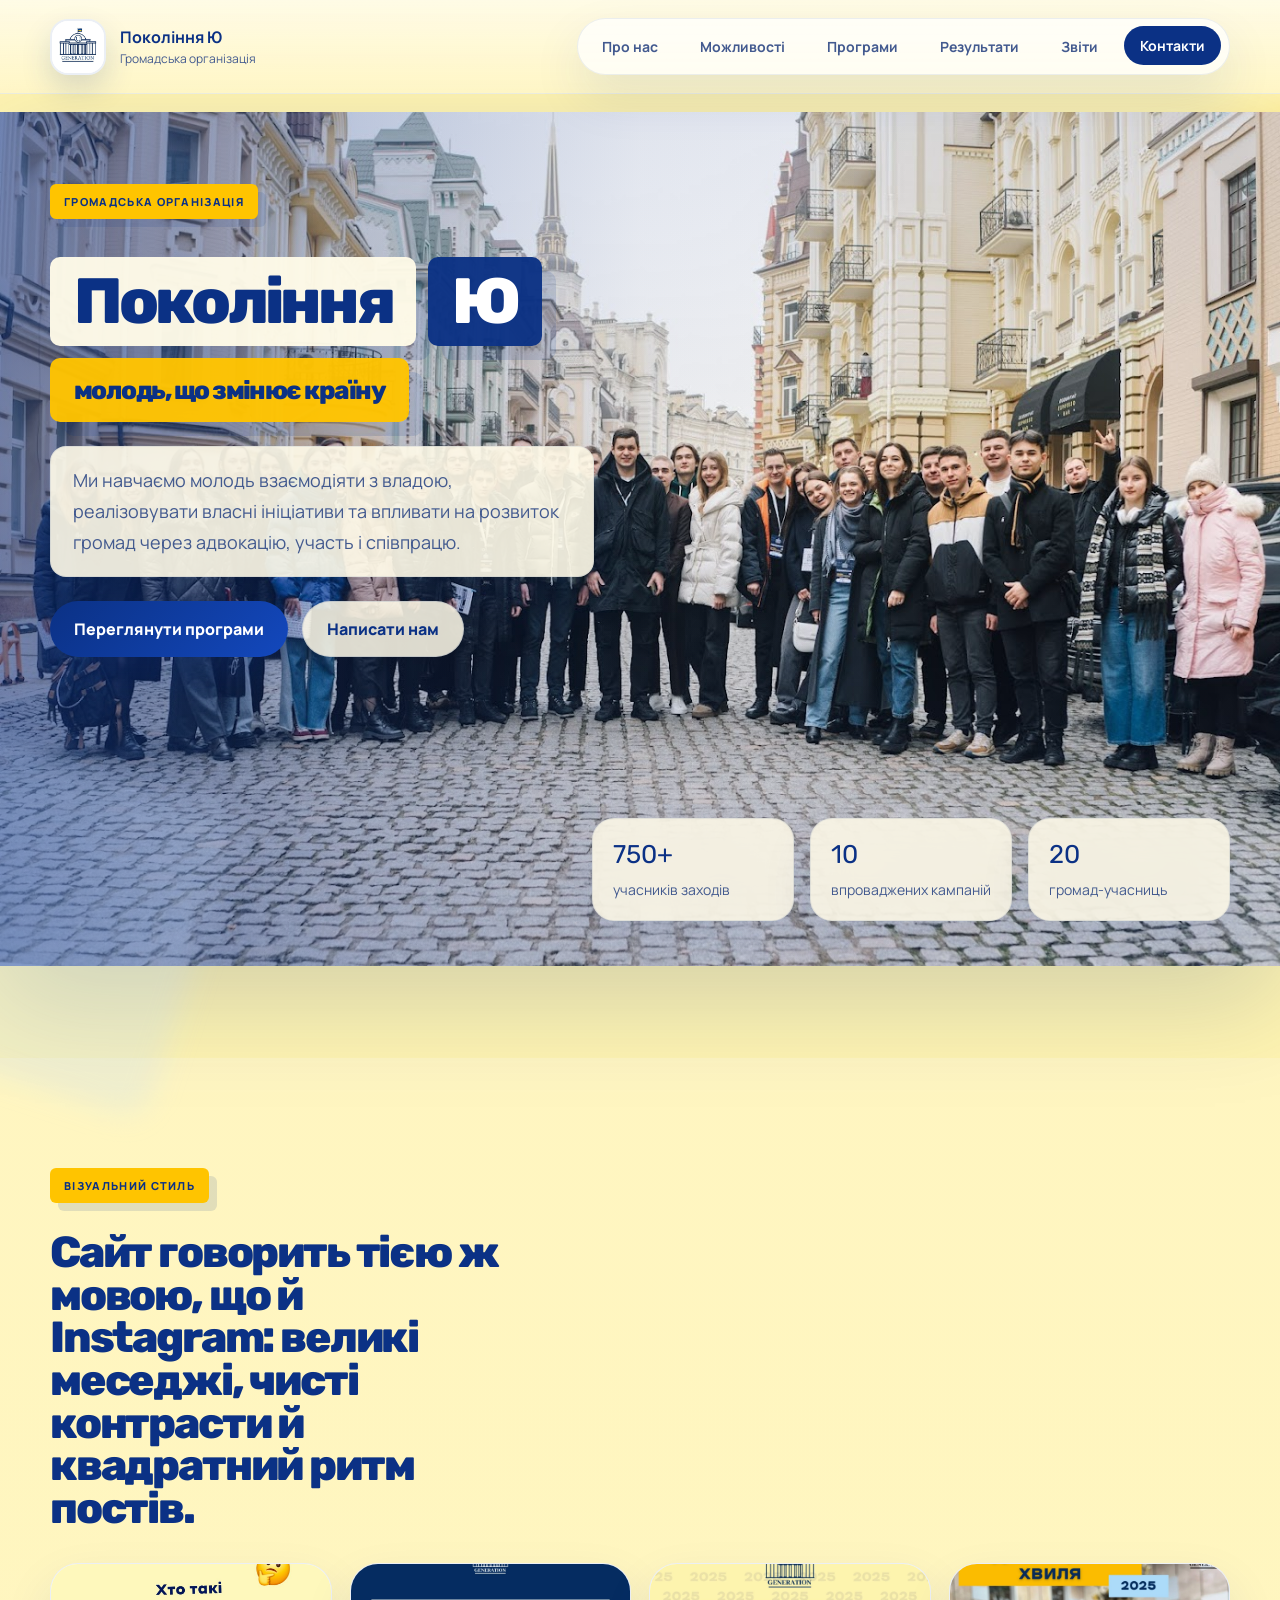
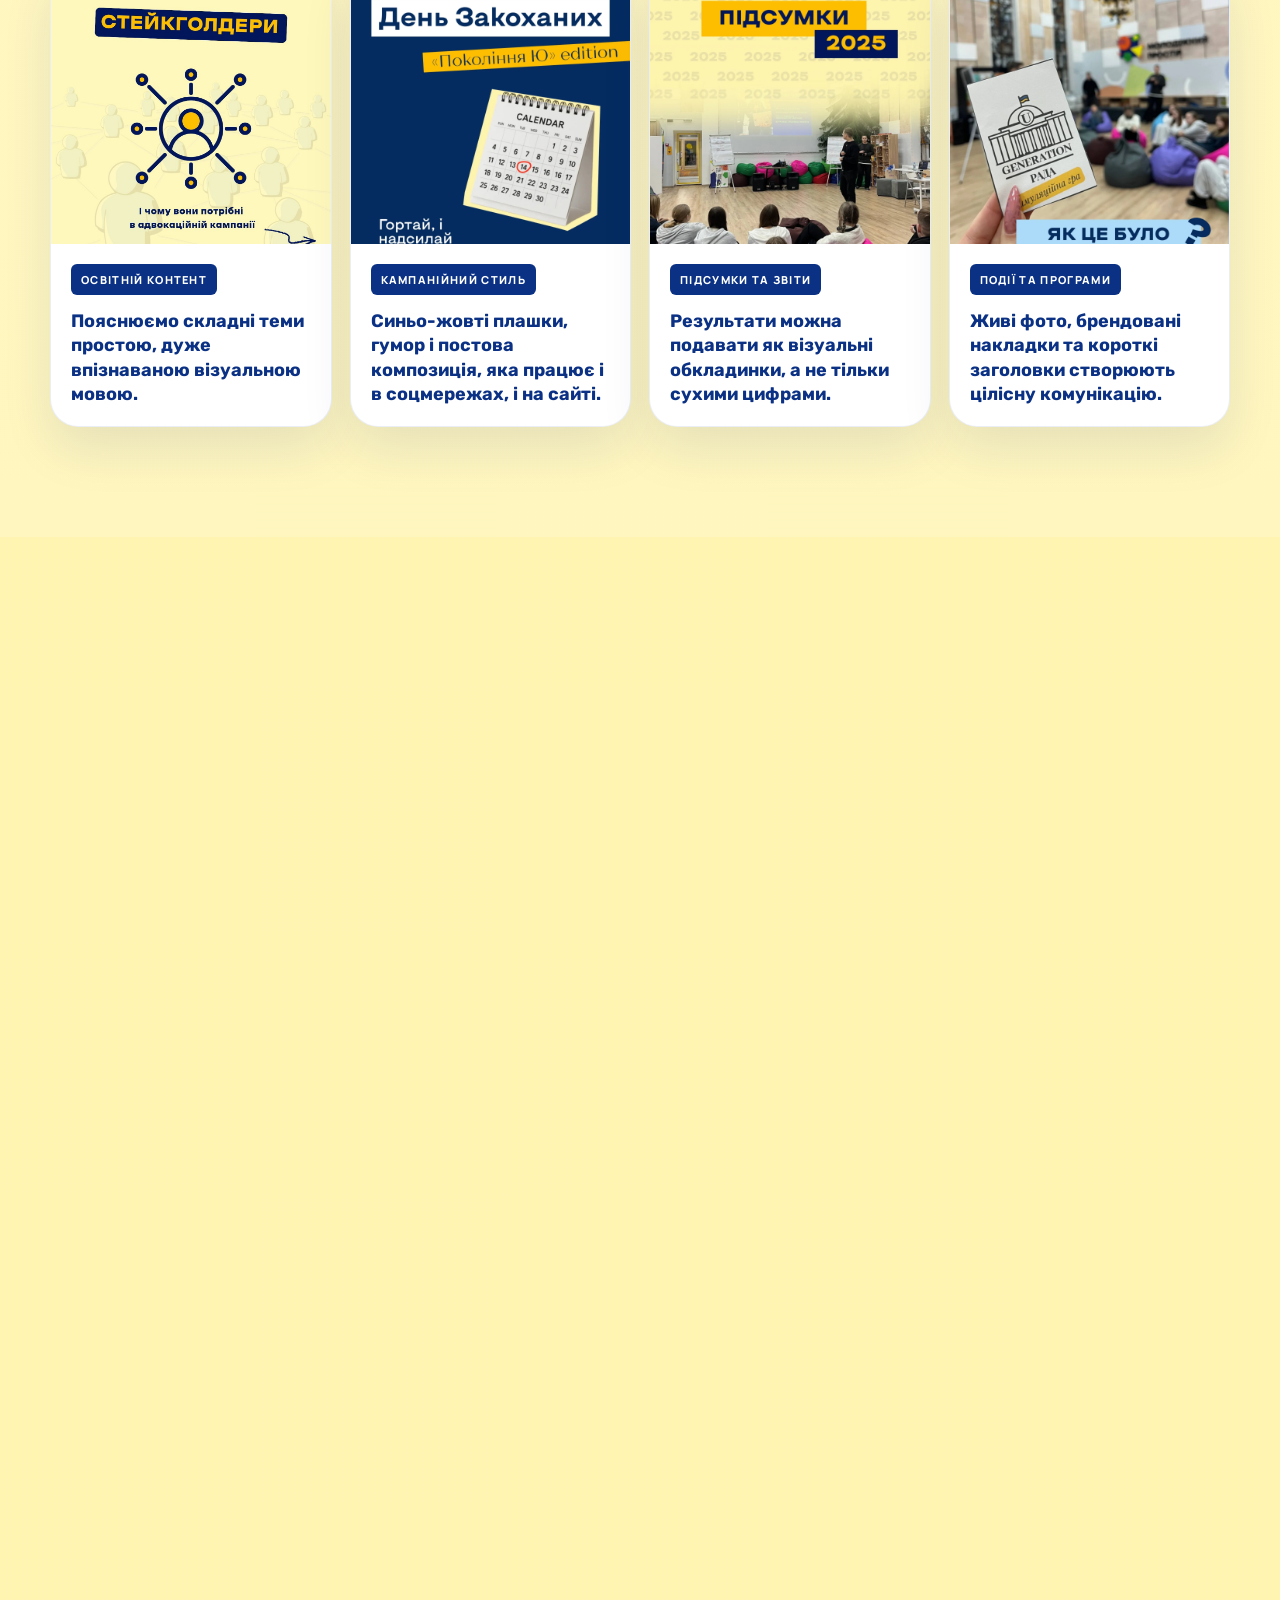
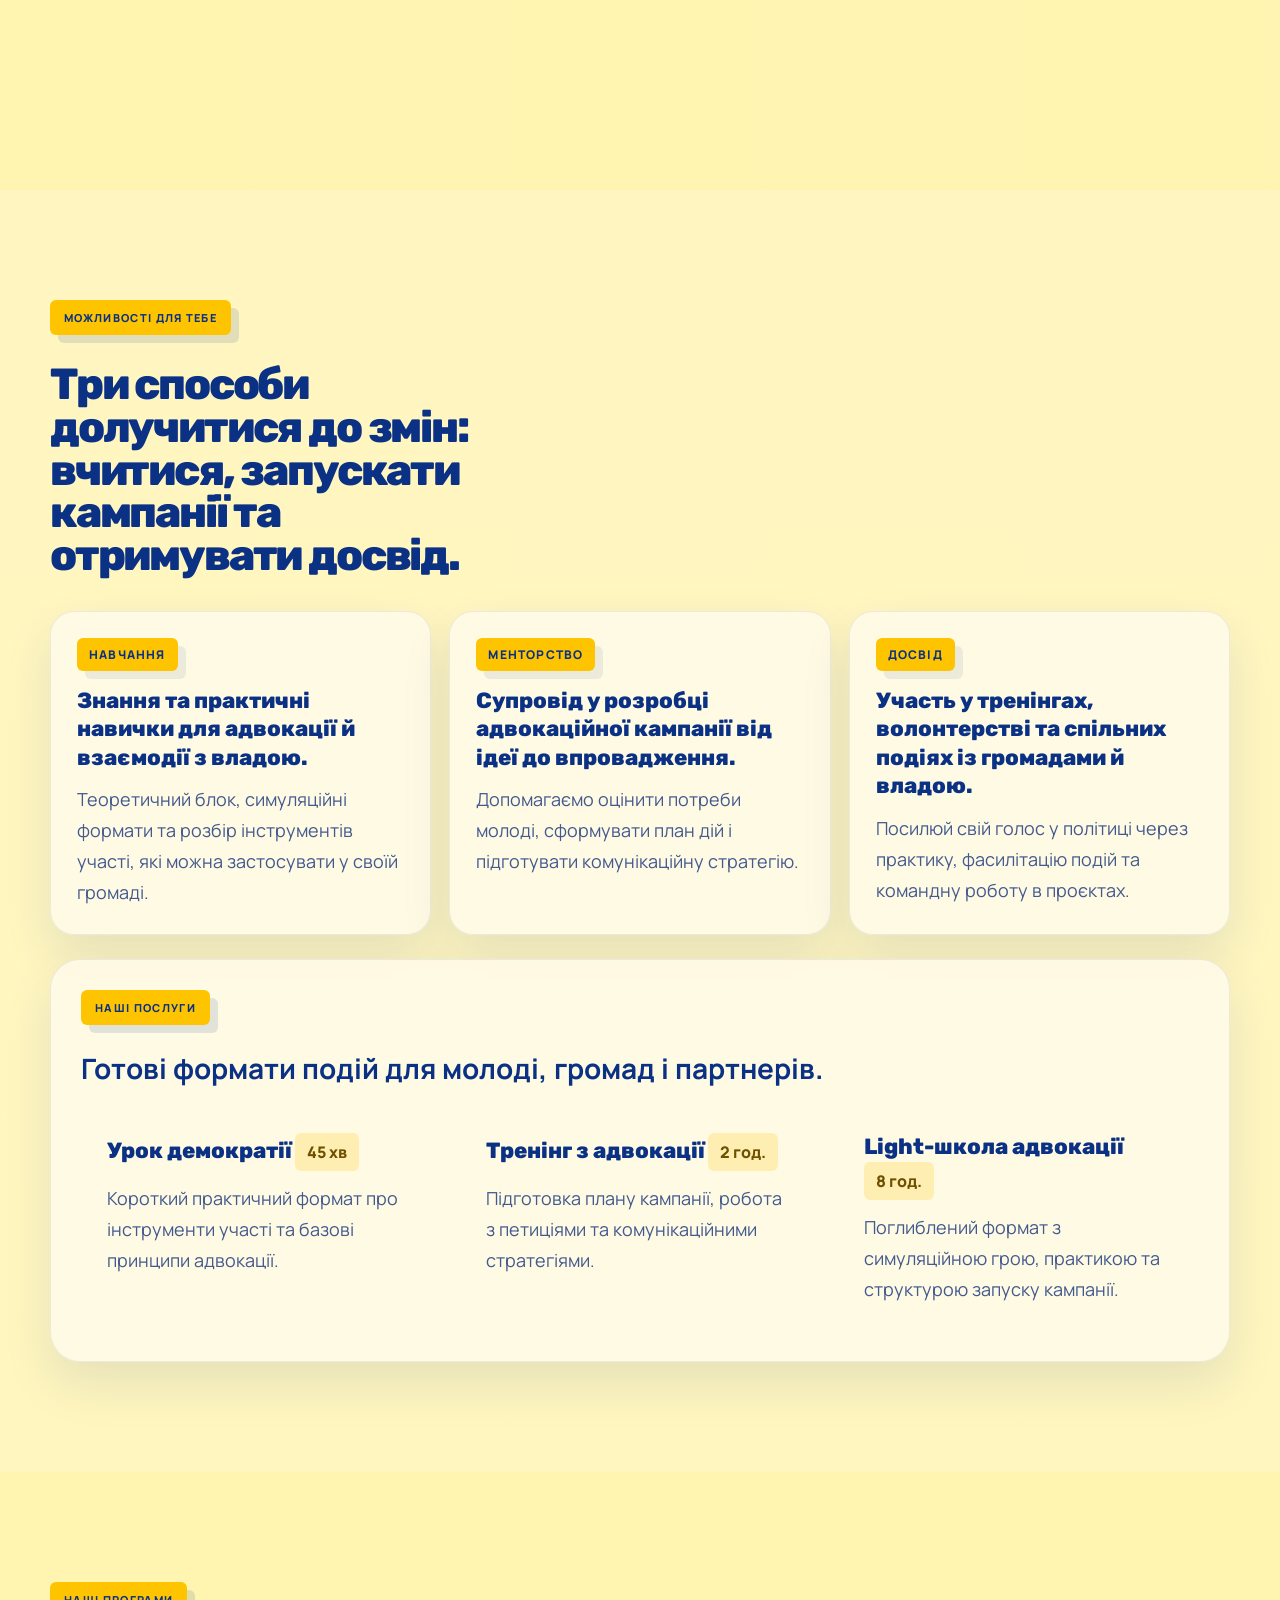
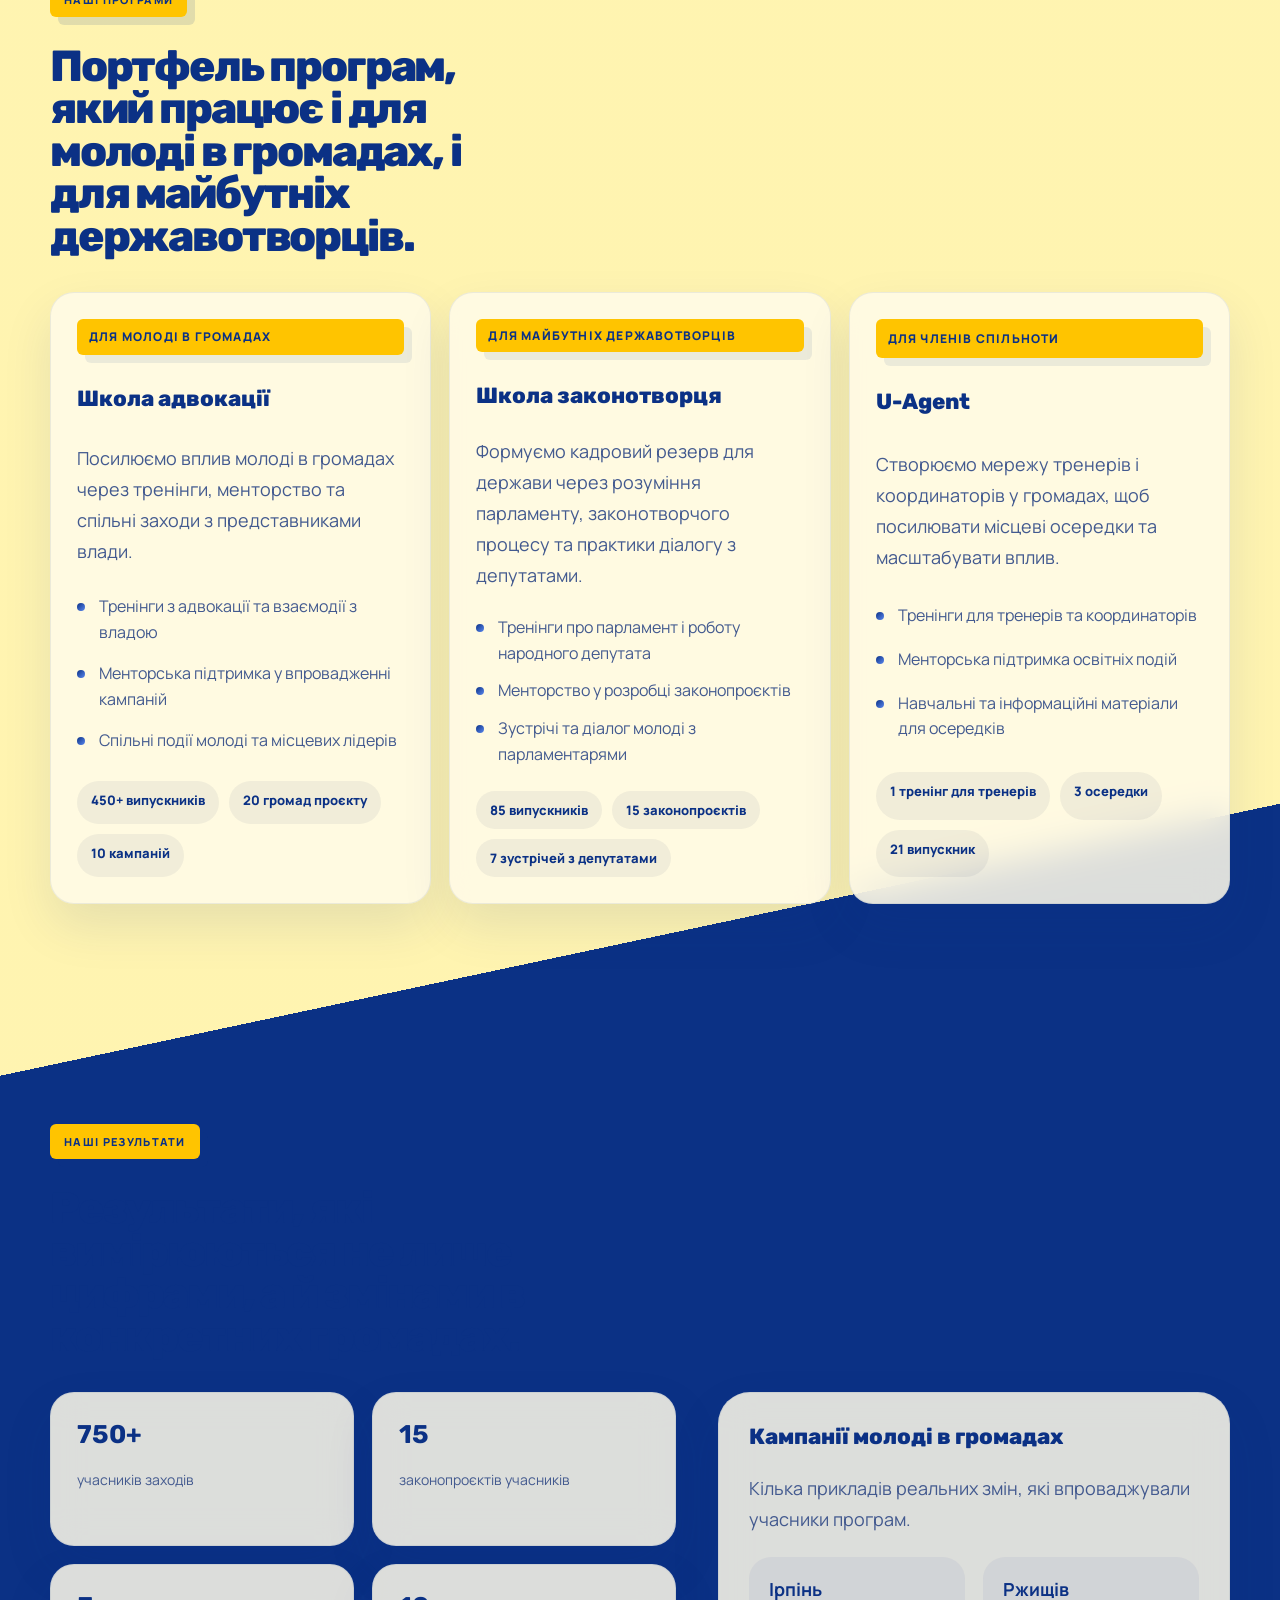
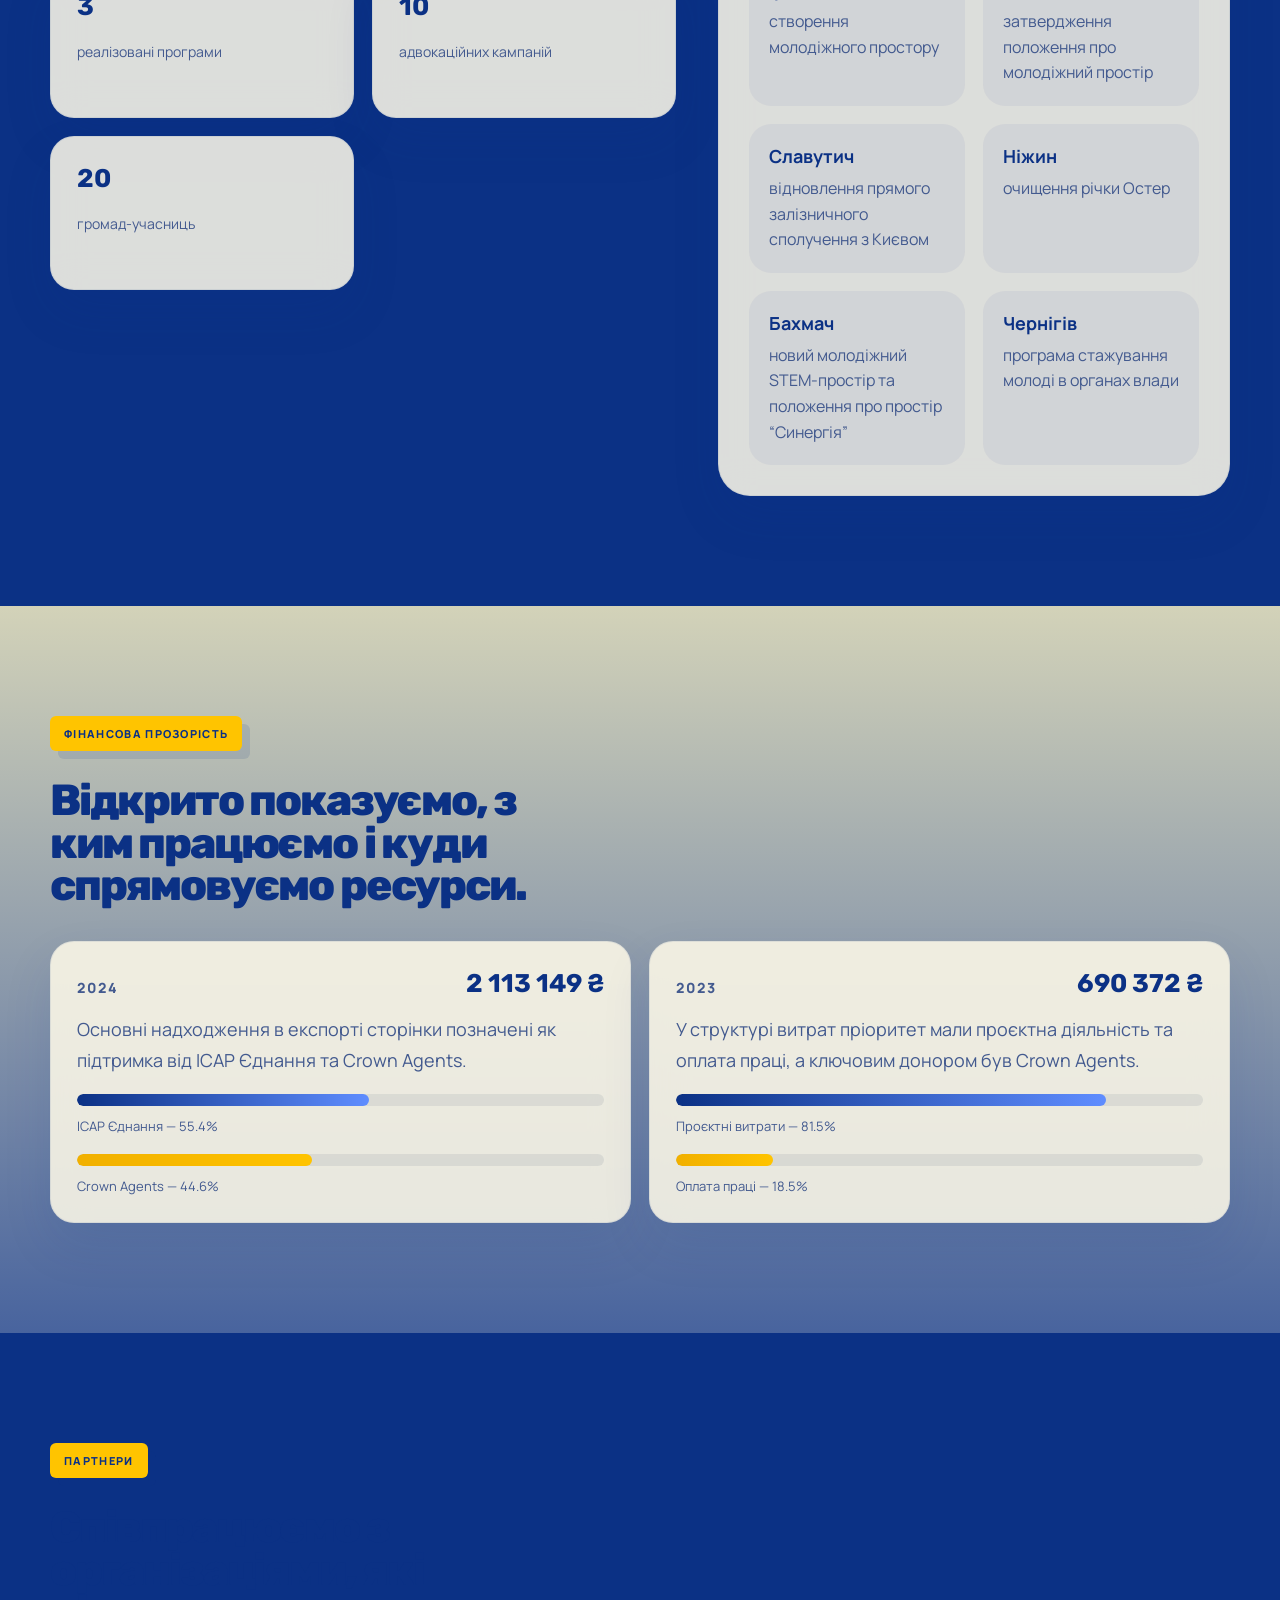
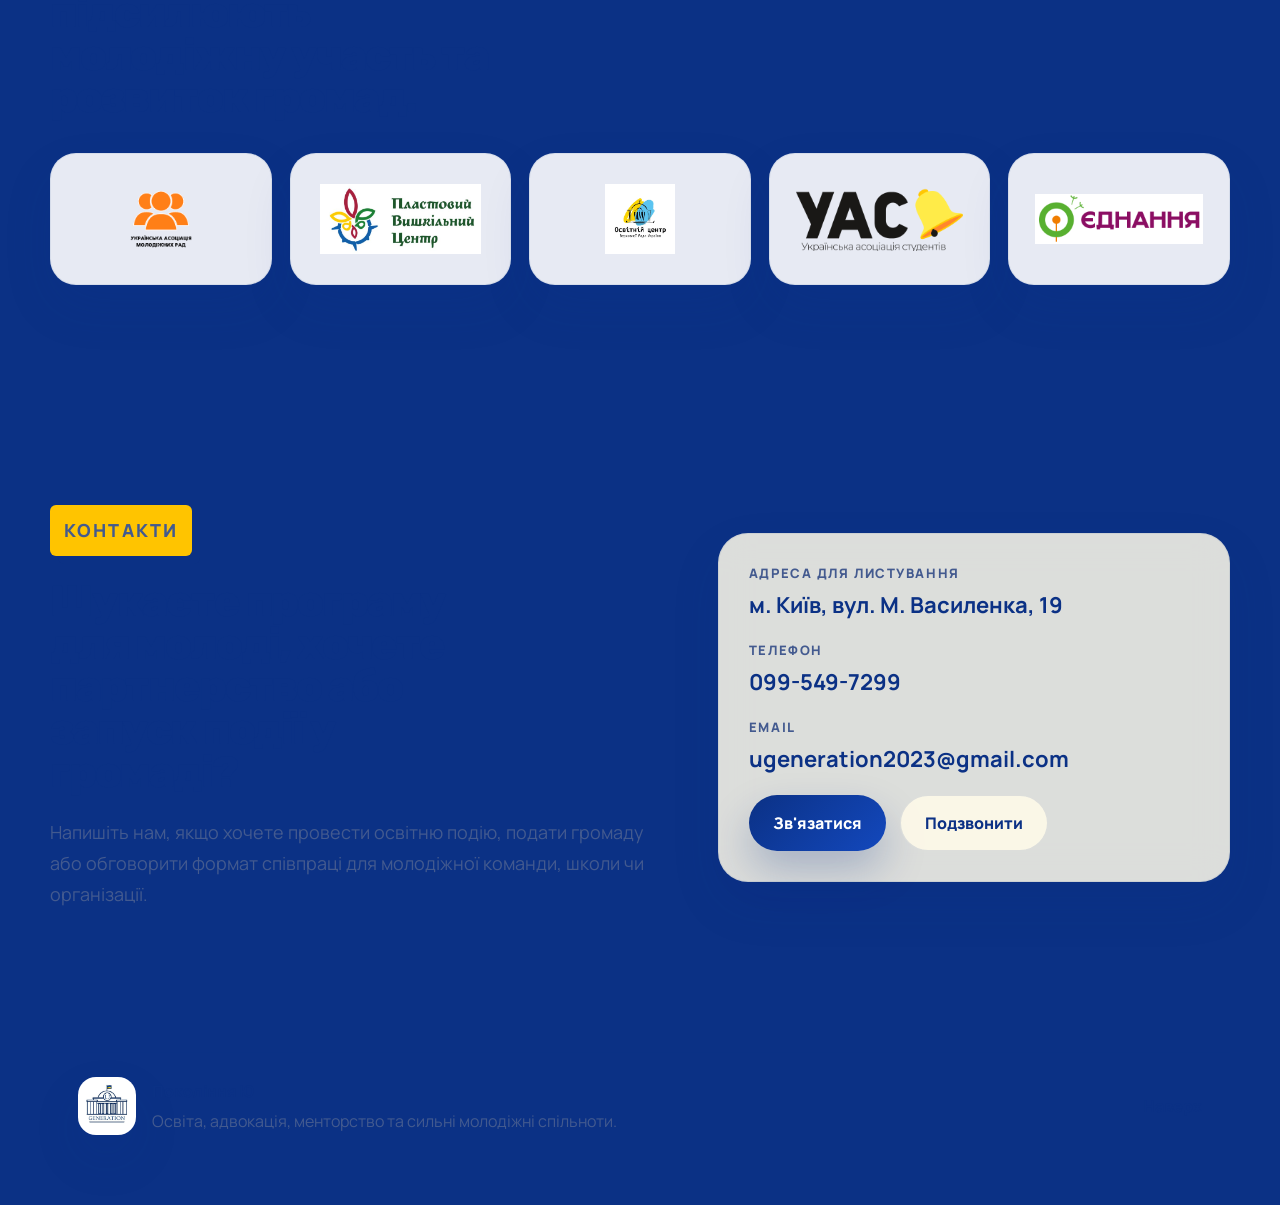
==== index.html @ 8052bc4e "Site" ====
<!DOCTYPE html>
<html lang="uk">
<head>
  <meta charset="UTF-8">
  <meta name="viewport" content="width=device-width, initial-scale=1.0">
  <title>Покоління Ю | Молодь, що змінює країну</title>
  <meta
    name="description"
    content="Покоління Ю — громадська організація, що допомагає молоді впливати на розвиток громад через освіту, адвокацію, менторство та діалог із владою."
  >
  <link rel="preconnect" href="https://fonts.googleapis.com">
  <link rel="preconnect" href="https://fonts.gstatic.com" crossorigin>
  <link
    href="https://fonts.googleapis.com/css2?family=Manrope:wght@400;500;600;700;800&family=Rubik:wght@500;700;800;900&display=swap"
    rel="stylesheet"
  >
  <link rel="stylesheet" href="./styles.css">
</head>
<body>
  <div class="page-shell">
    <header class="site-header" id="top">
      <div class="container nav-wrap">
        <a class="brand" href="#top" aria-label="Покоління Ю">
          <span class="brand-mark">
            <img src="./assets/logo-instagram.jpg" alt="Логотип Покоління Ю">
          </span>
          <span class="brand-text">
            <strong>Покоління Ю</strong>
            <span>Громадська організація</span>
          </span>
        </a>

        <button class="nav-toggle" type="button" aria-expanded="false" aria-controls="site-nav">
          <span></span>
          <span></span>
        </button>

        <nav class="site-nav" id="site-nav" aria-label="Основна навігація">
          <a href="#about">Про нас</a>
          <a href="#opportunities">Можливості</a>
          <a href="#programs">Програми</a>
          <a href="#results">Результати</a>
          <a href="#finance">Звіти</a>
          <a href="#contact">Контакти</a>
        </nav>
      </div>
    </header>

    <main>
      <section class="hero section">
        <div class="hero-stage reveal">
          <img class="hero-background" src="./assets/hero-collage.png" alt="Команда та учасники Покоління Ю">

          <div class="hero-overlay container">
            <div class="hero-copy">
              <p class="eyebrow">Громадська організація</p>
              <div class="hero-title-stack">
                <span class="hero-title-band hero-title-band-light">Покоління</span>
                <span class="hero-title-band hero-title-band-dark">Ю</span>
                <span class="hero-title-band hero-title-band-accent">молодь, що змінює країну</span>
              </div>
              <p class="hero-lead hero-lead-overlay">
                Ми навчаємо молодь взаємодіяти з владою, реалізовувати власні ініціативи та
                впливати на розвиток громад через адвокацію, участь і співпрацю.
              </p>

              <div class="hero-actions">
                <a class="button button-primary" href="#programs">Переглянути програми</a>
                <a class="button button-secondary" href="mailto:ugeneration2023@gmail.com">Написати нам</a>
              </div>
            </div>

            <dl class="hero-stats hero-stats-overlay">
              <div>
                <dt>750+</dt>
                <dd>учасників заходів</dd>
              </div>
              <div>
                <dt>10</dt>
                <dd>впроваджених кампаній</dd>
              </div>
              <div>
                <dt>20</dt>
                <dd>громад-учасниць</dd>
              </div>
            </dl>
          </div>
        </div>
      </section>

      <section class="section brand-feed section-tint" id="visual-style">
        <div class="container">
          <div class="section-heading reveal">
            <p class="eyebrow">Візуальний стиль</p>
            <h2 class="section-title">Сайт говорить тією ж мовою, що й Instagram: великі меседжі, чисті контрасти й квадратний ритм постів.</h2>
          </div>

          <div class="feed-grid">
            <article class="feed-card reveal">
              <div class="feed-media">
                <img src="./assets/post-stakeholders.jpg" alt="Фірмовий інформаційний пост Покоління Ю">
              </div>
              <div class="feed-caption">
                <span class="feed-label">Освітній контент</span>
                <strong>Пояснюємо складні теми простою, дуже впізнаваною візуальною мовою.</strong>
              </div>
            </article>

            <article class="feed-card reveal feed-card-accent">
              <div class="feed-media">
                <img src="./assets/post-valentines.webp" alt="Креативний пост Покоління Ю">
              </div>
              <div class="feed-caption">
                <span class="feed-label">Кампанійний стиль</span>
                <strong>Синьо-жовті плашки, гумор і постова композиція, яка працює і в соцмережах, і на сайті.</strong>
              </div>
            </article>

            <article class="feed-card reveal">
              <div class="feed-media">
                <img src="./assets/post-results-2025.webp" alt="Пост з підсумками року">
              </div>
              <div class="feed-caption">
                <span class="feed-label">Підсумки та звіти</span>
                <strong>Результати можна подавати як візуальні обкладинки, а не тільки сухими цифрами.</strong>
              </div>
            </article>

            <article class="feed-card reveal">
              <div class="feed-media">
                <img src="./assets/post-wave-2025.webp" alt="Пост про адвокаційну хвилю">
              </div>
              <div class="feed-caption">
                <span class="feed-label">Події та програми</span>
                <strong>Живі фото, брендовані накладки та короткі заголовки створюють цілісну комунікацію.</strong>
              </div>
            </article>
          </div>
        </div>
      </section>

      <section class="section" id="about">
        <div class="container split-section">
          <div class="section-copy reveal">
            <p class="eyebrow">Про нас</p>
            <h2 class="section-title">Покоління Ю посилює голос молоді на місцевому та національному рівнях.</h2>
            <p>
              Наша мета — допомогти молодим людям зрозуміти, як працює держава, і дати їм
              інструменти для впливу: від першого тренінгу до власної адвокаційної кампанії.
            </p>
            <p>
              Освітні заходи, менторство та підтримка в реалізації ідей створюють простір, у якому
              молодь не просто вчиться, а отримує досвід реальних змін.
            </p>

            <div class="value-list">
              <article class="mini-card">
                <h3>Демократія</h3>
                <p>Надаємо знання та інструменти, щоб молодь впливала на рішення у своїх громадах.</p>
              </article>
              <article class="mini-card">
                <h3>Професіоналізм</h3>
                <p>Підтримуємо ініціативи консультаціями, юридичною допомогою та експертною співпрацею.</p>
              </article>
              <article class="mini-card">
                <h3>Інновації</h3>
                <p>Використовуємо інтерактивні формати, симуляції та нові підходи до громадянської освіти.</p>
              </article>
              <article class="mini-card">
                <h3>Толерантність</h3>
                <p>Об'єднуємо людей різних поглядів, поважаючи цінності кожного учасника спільноти.</p>
              </article>
            </div>
          </div>

          <div class="stacked-media reveal">
            <div class="photo-frame photo-frame-large">
              <img src="./assets/about-photo.png" alt="Учасники працюють над проєктом">
            </div>
            <div class="stack-row">
              <div class="photo-frame">
                <img src="./assets/community-1.jpg" alt="Учасниця Покоління Ю на практичному занятті">
              </div>
              <div class="photo-frame">
                <img src="./assets/community-2.jpg" alt="Учасниця заходу піднімає руку">
              </div>
            </div>
          </div>
        </div>
      </section>

      <section class="section section-tint" id="opportunities">
        <div class="container">
          <div class="section-heading reveal">
            <p class="eyebrow">Можливості для тебе</p>
            <h2 class="section-title">Три способи долучитися до змін: вчитися, запускати кампанії та отримувати досвід.</h2>
          </div>

          <div class="opportunity-grid">
            <article class="feature-card reveal">
              <span class="card-badge">Навчання</span>
              <h3>Знання та практичні навички для адвокації й взаємодії з владою.</h3>
              <p>Теоретичний блок, симуляційні формати та розбір інструментів участі, які можна застосувати у своїй громаді.</p>
            </article>

            <article class="feature-card reveal">
              <span class="card-badge">Менторство</span>
              <h3>Супровід у розробці адвокаційної кампанії від ідеї до впровадження.</h3>
              <p>Допомагаємо оцінити потреби молоді, сформувати план дій і підготувати комунікаційну стратегію.</p>
            </article>

            <article class="feature-card reveal">
              <span class="card-badge">Досвід</span>
              <h3>Участь у тренінгах, волонтерстві та спільних подіях із громадами й владою.</h3>
              <p>Посилюй свій голос у політиці через практику, фасилітацію подій та командну роботу в проєктах.</p>
            </article>
          </div>

          <div class="service-panel reveal">
            <div class="service-panel-head">
              <p class="eyebrow">Наші послуги</p>
              <h3>Готові формати подій для молоді, громад і партнерів.</h3>
            </div>

            <div class="service-grid">
              <article class="service-card">
                <strong>Урок демократії</strong>
                <span>45 хв</span>
                <p>Короткий практичний формат про інструменти участі та базові принципи адвокації.</p>
              </article>
              <article class="service-card">
                <strong>Тренінг з адвокації</strong>
                <span>2 год.</span>
                <p>Підготовка плану кампанії, робота з петиціями та комунікаційними стратегіями.</p>
              </article>
              <article class="service-card">
                <strong>Light-школа адвокації</strong>
                <span>8 год.</span>
                <p>Поглиблений формат з симуляційною грою, практикою та структурою запуску кампанії.</p>
              </article>
            </div>
          </div>
        </div>
      </section>

      <section class="section" id="programs">
        <div class="container">
          <div class="section-heading reveal">
            <p class="eyebrow">Наші програми</p>
            <h2 class="section-title">Портфель програм, який працює і для молоді в громадах, і для майбутніх державотворців.</h2>
          </div>

          <div class="program-grid">
            <article class="program-card reveal">
              <div class="program-top">
                <span class="card-badge">Для молоді в громадах</span>
                <h3>Школа адвокації</h3>
                <p>Посилюємо вплив молоді в громадах через тренінги, менторство та спільні заходи з представниками влади.</p>
              </div>
              <ul class="program-list">
                <li>Тренінги з адвокації та взаємодії з владою</li>
                <li>Менторська підтримка у впровадженні кампаній</li>
                <li>Спільні події молоді та місцевих лідерів</li>
              </ul>
              <div class="program-meta">
                <span>450+ випускників</span>
                <span>20 громад проєкту</span>
                <span>10 кампаній</span>
              </div>
            </article>

            <article class="program-card reveal">
              <div class="program-top">
                <span class="card-badge">Для майбутніх державотворців</span>
                <h3>Школа законотворця</h3>
                <p>Формуємо кадровий резерв для держави через розуміння парламенту, законотворчого процесу та практики діалогу з депутатами.</p>
              </div>
              <ul class="program-list">
                <li>Тренінги про парламент і роботу народного депутата</li>
                <li>Менторство у розробці законопроєктів</li>
                <li>Зустрічі та діалог молоді з парламентарями</li>
              </ul>
              <div class="program-meta">
                <span>85 випускників</span>
                <span>15 законопроєктів</span>
                <span>7 зустрічей з депутатами</span>
              </div>
            </article>

            <article class="program-card reveal">
              <div class="program-top">
                <span class="card-badge">Для членів спільноти</span>
                <h3>U-Agent</h3>
                <p>Створюємо мережу тренерів і координаторів у громадах, щоб посилювати місцеві осередки та масштабувати вплив.</p>
              </div>
              <ul class="program-list">
                <li>Тренінги для тренерів та координаторів</li>
                <li>Менторська підтримка освітніх подій</li>
                <li>Навчальні та інформаційні матеріали для осередків</li>
              </ul>
              <div class="program-meta">
                <span>1 тренінг для тренерів</span>
                <span>3 осередки</span>
                <span>21 випускник</span>
              </div>
            </article>
          </div>
        </div>
      </section>

      <section class="section results-section" id="results">
        <div class="container">
          <div class="section-heading reveal">
            <p class="eyebrow">Наші результати</p>
            <h2 class="section-title">Результати, які вимірюються не лише цифрами, а й змінами в конкретних громадах.</h2>
          </div>

          <div class="results-layout">
            <div class="stats-grid">
              <article class="stat-card reveal">
                <strong>750+</strong>
                <span>учасників заходів</span>
              </article>
              <article class="stat-card reveal">
                <strong>15</strong>
                <span>законопроєктів учасників</span>
              </article>
              <article class="stat-card reveal">
                <strong>3</strong>
                <span>реалізовані програми</span>
              </article>
              <article class="stat-card reveal">
                <strong>10</strong>
                <span>адвокаційних кампаній</span>
              </article>
              <article class="stat-card reveal">
                <strong>20</strong>
                <span>громад-учасниць</span>
              </article>
            </div>

            <div class="campaigns-card reveal">
              <div class="campaigns-head">
                <h3>Кампанії молоді в громадах</h3>
                <p>Кілька прикладів реальних змін, які впроваджували учасники програм.</p>
              </div>

              <div class="campaign-grid">
                <article><strong>Ірпінь</strong><span>створення молодіжного простору</span></article>
                <article><strong>Ржищів</strong><span>затвердження положення про молодіжний простір</span></article>
                <article><strong>Славутич</strong><span>відновлення прямого залізничного сполучення з Києвом</span></article>
                <article><strong>Ніжин</strong><span>очищення річки Остер</span></article>
                <article><strong>Бахмач</strong><span>новий молодіжний STEM-простір та положення про простір “Синергія”</span></article>
                <article><strong>Чернігів</strong><span>програма стажування молоді в органах влади</span></article>
              </div>
            </div>
          </div>
        </div>
      </section>

      <section class="section section-tint" id="finance">
        <div class="container">
          <div class="section-heading reveal">
            <p class="eyebrow">Фінансова прозорість</p>
            <h2 class="section-title">Відкрито показуємо, з ким працюємо і куди спрямовуємо ресурси.</h2>
          </div>

          <div class="finance-grid">
            <article class="finance-card reveal">
              <div class="finance-head">
                <span class="finance-year">2024</span>
                <strong>2 113 149 ₴</strong>
              </div>
              <p>Основні надходження в експорті сторінки позначені як підтримка від ІСАР Єднання та Crown Agents.</p>
              <div class="meter">
                <span style="width: 55.4%"></span>
              </div>
              <small>ІСАР Єднання — 55.4%</small>
              <div class="meter meter-secondary">
                <span style="width: 44.6%"></span>
              </div>
              <small>Crown Agents — 44.6%</small>
            </article>

            <article class="finance-card reveal">
              <div class="finance-head">
                <span class="finance-year">2023</span>
                <strong>690 372 ₴</strong>
              </div>
              <p>У структурі витрат пріоритет мали проєктна діяльність та оплата праці, а ключовим донором був Crown Agents.</p>
              <div class="meter">
                <span style="width: 81.5%"></span>
              </div>
              <small>Проєктні витрати — 81.5%</small>
              <div class="meter meter-secondary">
                <span style="width: 18.5%"></span>
              </div>
              <small>Оплата праці — 18.5%</small>
            </article>
          </div>
        </div>
      </section>

      <section class="section" id="partners">
        <div class="container">
          <div class="section-heading reveal">
            <p class="eyebrow">Партнери</p>
            <h2 class="section-title">Співпрацюємо з організаціями, які підсилюють молодіжну участь та розвиток громад.</h2>
          </div>

          <div class="partners-grid reveal">
            <div class="partner-logo"><img src="./assets/logo-partner-1.png" alt="Логотип партнера"></div>
            <div class="partner-logo"><img src="./assets/logo-partner-2.png" alt="Логотип партнера"></div>
            <div class="partner-logo"><img src="./assets/logo-partner-3.png" alt="Логотип партнера"></div>
            <div class="partner-logo"><img src="./assets/logo-partner-4.png" alt="Логотип партнера"></div>
            <div class="partner-logo"><img src="./assets/logo-partner-5.png" alt="Логотип партнера"></div>
          </div>
        </div>
      </section>

      <section class="section contact-section" id="contact">
        <div class="container contact-grid">
          <div class="contact-copy reveal">
            <p class="eyebrow">Контакти</p>
            <h2 class="section-title">Шукаєте програму для молоді, хочете партнерство або запуск події у громаді?</h2>
            <p>
              Напишіть нам, якщо хочете провести освітню подію, подати громаду або обговорити
              формат співпраці для молодіжної команди, школи чи організації.
            </p>
          </div>

          <div class="contact-card reveal">
            <div class="contact-item">
              <span>Адреса для листування</span>
              <strong>м. Київ, вул. М. Василенка, 19</strong>
            </div>
            <div class="contact-item">
              <span>Телефон</span>
              <a href="tel:+380995497299">099-549-7299</a>
            </div>
            <div class="contact-item">
              <span>Email</span>
              <a href="mailto:ugeneration2023@gmail.com">ugeneration2023@gmail.com</a>
            </div>
            <div class="contact-actions">
              <a class="button button-primary" href="mailto:ugeneration2023@gmail.com">Зв'язатися</a>
              <a class="button button-secondary" href="tel:+380995497299">Подзвонити</a>
            </div>
          </div>
        </div>
      </section>
    </main>

    <footer class="site-footer">
      <div class="container footer-wrap">
        <div class="footer-brand">
          <img src="./assets/logo-instagram.jpg" alt="Логотип Покоління Ю">
          <div>
          <strong>Покоління Ю</strong>
          <p>Освіта, адвокація, менторство та сильні молодіжні спільноти.</p>
          </div>
        </div>
        <a href="#top" class="footer-link">Наверх</a>
      </div>
    </footer>
  </div>

  <script src="./script.js"></script>
</body>
</html>
---- styles.css ----
:root {
  --bg: #fff8c4;
  --bg-strong: #fff2a9;
  --surface: rgba(255, 251, 233, 0.86);
  --surface-strong: #ffffff;
  --line: rgba(11, 49, 133, 0.14);
  --line-strong: rgba(11, 49, 133, 0.26);
  --ink: #0b3185;
  --muted: #435a8f;
  --brand: #0b3185;
  --brand-strong: #08286d;
  --accent: #ffc400;
  --accent-deep: #f1b000;
  --accent-soft: #bddcff;
  --success: #2d8c79;
  --shadow-soft: 0 22px 50px rgba(11, 49, 133, 0.1);
  --shadow-bold: 0 36px 100px rgba(11, 49, 133, 0.18);
  --radius-xl: 34px;
  --radius-lg: 24px;
  --radius-md: 18px;
  --container: min(1180px, calc(100vw - 40px));
}

*,
*::before,
*::after {
  box-sizing: border-box;
}

html {
  scroll-behavior: smooth;
}

body {
  margin: 0;
  font-family: "Manrope", sans-serif;
  background:
    linear-gradient(168deg, rgba(255, 244, 176, 0.98) 0 62%, rgba(11, 49, 133, 1) 62% 100%),
    linear-gradient(180deg, #fff9d7 0%, #fff4b5 100%);
  color: var(--ink);
}

img {
  display: block;
  max-width: 100%;
}

a {
  color: inherit;
  text-decoration: none;
}

button {
  font: inherit;
}

.page-shell {
  position: relative;
  overflow: clip;
}

.page-shell::before,
.page-shell::after {
  content: "";
  position: absolute;
  inset: auto;
  z-index: 0;
  pointer-events: none;
  filter: blur(14px);
}

.page-shell::before {
  top: 120px;
  right: -180px;
  width: 420px;
  height: 420px;
  border-radius: 38px;
  background: rgba(255, 196, 0, 0.18);
  transform: rotate(-12deg);
}

.page-shell::after {
  top: 760px;
  left: -120px;
  width: 320px;
  height: 320px;
  border-radius: 28px;
  background: rgba(189, 220, 255, 0.22);
  transform: rotate(18deg);
}

.container {
  width: var(--container);
  margin: 0 auto;
  position: relative;
  z-index: 1;
}

.section {
  padding: 110px 0;
}

.section-tint {
  background: linear-gradient(180deg, rgba(255, 246, 196, 0.82), rgba(255, 251, 233, 0.25));
}

.eyebrow {
  display: inline-flex;
  width: fit-content;
  margin: 0 0 14px;
  padding: 10px 14px;
  background: var(--accent);
  color: var(--brand);
  text-transform: uppercase;
  letter-spacing: 0.12em;
  font-size: 11px;
  font-weight: 900;
  border-radius: 6px;
  box-shadow: 8px 8px 0 rgba(11, 49, 133, 0.12);
}

.section-title,
.hero h1 {
  margin: 0;
  font-family: "Rubik", sans-serif;
  font-weight: 800;
  letter-spacing: -0.05em;
  line-height: 0.98;
}

.hero h1 {
  font-size: clamp(42px, 5vw, 74px);
  max-width: 12ch;
}

.section-title {
  font-size: clamp(30px, 3.4vw, 52px);
  max-width: 14ch;
}

.site-header {
  position: sticky;
  top: 0;
  z-index: 30;
  padding: 18px 0;
  backdrop-filter: blur(18px);
  background: linear-gradient(180deg, rgba(255, 251, 233, 0.94), rgba(255, 247, 204, 0.78));
  border-bottom: 1px solid rgba(11, 49, 133, 0.08);
}

.nav-wrap {
  display: flex;
  align-items: center;
  justify-content: space-between;
  gap: 24px;
}

.brand {
  display: inline-flex;
  align-items: center;
  gap: 14px;
}

.brand-mark {
  width: 56px;
  height: 56px;
  display: grid;
  place-items: center;
  overflow: hidden;
  border-radius: 18px;
  background: white;
  border: 2px solid rgba(11, 49, 133, 0.08);
  box-shadow: 0 14px 30px rgba(11, 49, 133, 0.16);
}

.brand-mark img {
  width: 100%;
  height: 100%;
  object-fit: cover;
}

.brand-text {
  display: grid;
  gap: 2px;
}

.brand-text strong {
  font-size: 16px;
}

.brand-text span {
  color: var(--muted);
  font-size: 12px;
}

.site-nav {
  display: flex;
  align-items: center;
  gap: 10px;
  padding: 8px;
  border: 1px solid rgba(11, 49, 133, 0.08);
  background: rgba(255, 255, 255, 0.75);
  border-radius: 999px;
  box-shadow: var(--shadow-soft);
}

.site-nav a {
  padding: 10px 16px;
  border-radius: 999px;
  color: var(--muted);
  font-size: 14px;
  font-weight: 700;
  transition: background-color 0.24s ease, color 0.24s ease, transform 0.24s ease;
}

.site-nav a:hover,
.site-nav a.is-active {
  background: var(--brand);
  color: white;
  transform: translateY(-1px);
}

.nav-toggle {
  display: none;
  width: 48px;
  height: 48px;
  border: 0;
  border-radius: 14px;
  background: rgba(255, 255, 255, 0.86);
  box-shadow: var(--shadow-soft);
}

.nav-toggle span {
  display: block;
  width: 22px;
  height: 2px;
  margin: 5px auto;
  background: var(--brand);
  border-radius: 999px;
}

.hero {
  padding: 18px 0 92px;
}

.split-section,
.contact-grid,
.results-layout {
  display: grid;
  grid-template-columns: 1.1fr 0.9fr;
  gap: 42px;
  align-items: center;
}

.hero-copy,
.section-copy,
.contact-copy {
  display: grid;
  gap: 24px;
}

.hero-lead,
.section-copy p,
.contact-copy p,
.campaigns-head p,
.finance-card p,
.program-top p,
.feature-card p,
.service-card p {
  margin: 0;
  color: var(--muted);
  font-size: 18px;
  line-height: 1.72;
}

.hero-actions,
.contact-actions {
  display: flex;
  flex-wrap: wrap;
  gap: 14px;
}

.button {
  display: inline-flex;
  align-items: center;
  justify-content: center;
  min-height: 56px;
  padding: 0 24px;
  border-radius: 999px;
  font-weight: 800;
  transition: transform 0.24s ease, box-shadow 0.24s ease, background-color 0.24s ease;
}

.button:hover {
  transform: translateY(-2px);
}

.button-primary {
  color: white;
  background: linear-gradient(135deg, var(--brand) 0%, #1348bd 100%);
  box-shadow: 0 20px 40px rgba(11, 49, 133, 0.25);
}

.button-secondary {
  background: rgba(255, 251, 233, 0.86);
  border: 1px solid rgba(11, 49, 133, 0.12);
  color: var(--ink);
}

.hero-stats {
  display: grid;
  grid-template-columns: repeat(3, minmax(0, 1fr));
  gap: 16px;
  margin: 10px 0 0;
}

.hero-stats div,
.stat-card,
.feature-card,
.service-panel,
.program-card,
.campaigns-card,
.finance-card,
.contact-card,
.mini-card {
  background: var(--surface);
  border: 1px solid rgba(11, 49, 133, 0.08);
  box-shadow: var(--shadow-soft);
  backdrop-filter: blur(18px);
}

.hero-stats div {
  padding: 20px;
  border-radius: 22px;
}

.hero-stats dt,
.stat-card strong,
.finance-head strong {
  display: block;
  font-family: "Rubik", sans-serif;
  font-size: clamp(24px, 2vw, 34px);
}

.hero-stats dd,
.stat-card span,
.finance-year {
  margin: 10px 0 0;
  color: var(--muted);
  font-size: 14px;
  line-height: 1.5;
}

.hero-stage {
  position: relative;
  min-height: calc(100vh - 122px);
  overflow: hidden;
  box-shadow: var(--shadow-bold);
}

.hero-stage::after {
  content: "";
  position: absolute;
  inset: 0;
  background:
    linear-gradient(90deg, rgba(11, 49, 133, 0.52) 0%, rgba(11, 49, 133, 0.2) 28%, rgba(11, 49, 133, 0.04) 50%, rgba(11, 49, 133, 0) 72%),
    linear-gradient(180deg, rgba(11, 49, 133, 0.08) 0%, rgba(11, 49, 133, 0) 38%, rgba(11, 49, 133, 0.16) 100%);
  pointer-events: none;
}

.hero-background,
.photo-frame {
  width: 100%;
  height: 100%;
  object-fit: cover;
}

.photo-frame {
  overflow: hidden;
  border-radius: var(--radius-xl);
  border: 1px solid rgba(255, 255, 255, 0.85);
  box-shadow: var(--shadow-bold);
}

.photo-frame img {
  width: 100%;
  height: 100%;
  object-fit: cover;
}

.hero-overlay {
  position: absolute;
  inset: 0;
  z-index: 1;
  display: grid;
  align-content: space-between;
  padding-top: clamp(42px, 8vh, 92px);
  padding-bottom: clamp(28px, 5vh, 52px);
}

.hero-copy {
  max-width: min(680px, 58vw);
}

.hero-title-stack {
  display: flex;
  flex-wrap: wrap;
  gap: 12px;
  max-width: 840px;
}

.hero-title-band {
  display: inline-flex;
  align-items: center;
  min-height: 88px;
  padding: 14px 24px;
  border-radius: 10px;
  font-family: "Rubik", sans-serif;
  font-size: clamp(34px, 5vw, 74px);
  font-weight: 800;
  line-height: 0.95;
  letter-spacing: -0.06em;
  box-shadow: 14px 14px 0 rgba(11, 49, 133, 0.14);
}

.hero-title-band-light {
  background: rgba(255, 251, 233, 0.96);
  color: var(--brand);
}

.hero-title-band-dark {
  background: rgba(11, 49, 133, 0.96);
  color: white;
}

.hero-title-band-accent {
  min-height: 64px;
  padding-block: 12px;
  font-size: clamp(18px, 2vw, 28px);
  background: rgba(255, 196, 0, 0.96);
  color: var(--brand);
}

.split-section {
  align-items: start;
}

.value-list,
.opportunity-grid,
.service-grid,
.program-grid,
.stats-grid,
.finance-grid,
.partners-grid,
.campaign-grid {
  display: grid;
  gap: 18px;
}

.value-list {
  grid-template-columns: repeat(2, minmax(0, 1fr));
}

.mini-card,
.feature-card,
.service-card,
.program-card,
.stat-card,
.finance-card {
  border-radius: var(--radius-lg);
  padding: 26px;
}

.mini-card h3,
.feature-card h3,
.service-card strong,
.program-card h3,
.campaigns-card h3 {
  margin: 0 0 12px;
  font-size: 22px;
  font-family: "Rubik", sans-serif;
  font-weight: 800;
  line-height: 1.3;
}

.mini-card p {
  margin: 0;
  color: var(--muted);
  line-height: 1.65;
}

.stacked-media {
  display: grid;
  gap: 18px;
}

.photo-frame-large {
  min-height: 520px;
}

.stack-row {
  display: grid;
  grid-template-columns: repeat(2, minmax(0, 1fr));
  gap: 18px;
}

.stack-row .photo-frame {
  min-height: 240px;
}

.section-heading {
  display: grid;
  gap: 14px;
  margin-bottom: 34px;
}

.section-heading .section-title {
  max-width: 16ch;
}

.opportunity-grid {
  grid-template-columns: repeat(3, minmax(0, 1fr));
}

.card-badge {
  display: inline-flex;
  align-items: center;
  padding: 8px 12px;
  margin-bottom: 16px;
  border-radius: 6px;
  background: var(--accent);
  color: var(--brand);
  font-size: 12px;
  font-weight: 900;
  letter-spacing: 0.1em;
  text-transform: uppercase;
  box-shadow: 8px 8px 0 rgba(11, 49, 133, 0.08);
}

.service-panel {
  margin-top: 24px;
  padding: 30px;
  border-radius: 30px;
}

.service-panel-head {
  display: grid;
  gap: 10px;
  margin-bottom: 20px;
}

.service-panel-head h3 {
  margin: 0;
  font-size: 28px;
}

.service-grid,
.program-grid,
.finance-grid {
  grid-template-columns: repeat(3, minmax(0, 1fr));
}

.service-card span {
  display: inline-flex;
  margin-bottom: 12px;
  padding: 8px 12px;
  border-radius: 6px;
  background: rgba(255, 196, 0, 0.22);
  color: #6d5100;
  font-weight: 800;
}

.brand-feed .section-title {
  max-width: 15ch;
}

.feed-grid {
  display: grid;
  grid-template-columns: repeat(4, minmax(0, 1fr));
  gap: 18px;
}

.feed-card {
  display: grid;
  gap: 0;
  background: white;
  border-radius: 28px;
  overflow: hidden;
  border: 1px solid rgba(11, 49, 133, 0.08);
  box-shadow: var(--shadow-soft);
}

.feed-card-accent {
  transform: translateY(22px);
}

.feed-media {
  aspect-ratio: 1 / 1;
  overflow: hidden;
  background: var(--bg-strong);
}

.feed-media img {
  width: 100%;
  height: 100%;
  object-fit: cover;
}

.feed-caption {
  display: grid;
  gap: 14px;
  padding: 20px;
}

.feed-label {
  display: inline-flex;
  width: fit-content;
  padding: 8px 10px;
  border-radius: 6px;
  background: var(--brand);
  color: white;
  font-size: 11px;
  font-weight: 900;
  text-transform: uppercase;
  letter-spacing: 0.12em;
}

.feed-caption strong {
  font-family: "Rubik", sans-serif;
  font-size: 18px;
  line-height: 1.35;
}

.hero-lead-overlay {
  max-width: 34rem;
  padding: 18px 22px;
  background: rgba(255, 251, 233, 0.9);
  border-radius: 16px;
  border: 1px solid rgba(11, 49, 133, 0.08);
  box-shadow: var(--shadow-soft);
}

.hero-stats-overlay {
  max-width: min(760px, 72vw);
  margin-left: auto;
}

.program-card {
  display: grid;
  gap: 24px;
}

.program-top {
  display: grid;
  gap: 14px;
}

.program-list {
  margin: 0;
  padding: 0;
  list-style: none;
  display: grid;
  gap: 12px;
  color: var(--muted);
}

.program-list li {
  position: relative;
  padding-left: 22px;
  line-height: 1.6;
}

.program-list li::before {
  content: "";
  position: absolute;
  left: 0;
  top: 9px;
  width: 8px;
  height: 8px;
  border-radius: 50%;
  background: linear-gradient(135deg, var(--brand), #5b88ef);
}

.program-meta {
  display: flex;
  flex-wrap: wrap;
  gap: 10px;
}

.program-meta span {
  padding: 10px 14px;
  border-radius: 999px;
  background: rgba(17, 39, 84, 0.06);
  color: var(--ink);
  font-size: 13px;
  font-weight: 800;
}

.results-layout {
  align-items: stretch;
}

.stats-grid {
  grid-template-columns: repeat(2, minmax(0, 1fr));
  align-self: start;
}

.stat-card {
  min-height: 154px;
  display: grid;
  align-content: start;
  gap: 10px;
}

.campaigns-card {
  padding: 30px;
  border-radius: 32px;
}

.campaigns-head {
  display: grid;
  gap: 10px;
  margin-bottom: 22px;
}

.campaign-grid {
  grid-template-columns: repeat(2, minmax(0, 1fr));
}

.campaign-grid article {
  padding: 20px;
  border-radius: 22px;
  background: rgba(11, 49, 133, 0.05);
}

.campaign-grid strong {
  display: block;
  margin-bottom: 8px;
  font-size: 18px;
}

.campaign-grid span {
  color: var(--muted);
  line-height: 1.6;
}

.finance-grid {
  grid-template-columns: repeat(2, minmax(0, 1fr));
}

.finance-head {
  display: flex;
  align-items: end;
  justify-content: space-between;
  gap: 16px;
  margin-bottom: 16px;
}

.finance-year {
  margin: 0;
  text-transform: uppercase;
  letter-spacing: 0.14em;
  font-weight: 800;
}

.meter {
  margin: 18px 0 8px;
  height: 12px;
  border-radius: 999px;
  background: rgba(17, 39, 84, 0.08);
  overflow: hidden;
}

.meter span {
  display: block;
  height: 100%;
  border-radius: inherit;
  background: linear-gradient(90deg, var(--brand), #5f8dff);
}

.meter-secondary span {
  background: linear-gradient(90deg, var(--accent-deep), var(--accent));
}

.finance-card small {
  color: var(--muted);
  font-size: 13px;
}

.partners-grid {
  grid-template-columns: repeat(5, minmax(0, 1fr));
}

.partner-logo {
  display: grid;
  place-items: center;
  min-height: 132px;
  padding: 26px;
  border-radius: 26px;
  background: rgba(255, 255, 255, 0.9);
  border: 1px solid rgba(11, 49, 133, 0.08);
  box-shadow: var(--shadow-soft);
}

.partner-logo img {
  width: 100%;
  max-height: 70px;
  object-fit: contain;
}

.contact-card {
  padding: 30px;
  border-radius: 30px;
  display: grid;
  gap: 20px;
}

.contact-item {
  display: grid;
  gap: 8px;
}

.contact-item span {
  color: var(--muted);
  font-size: 13px;
  text-transform: uppercase;
  letter-spacing: 0.12em;
  font-weight: 800;
}

.contact-item strong,
.contact-item a {
  font-size: 22px;
  font-weight: 700;
  line-height: 1.4;
}

.site-footer {
  padding: 32px 0 46px;
}

.footer-wrap {
  display: flex;
  align-items: center;
  justify-content: space-between;
  gap: 20px;
  padding: 24px 28px;
  border-top: 1px solid var(--line);
}

.footer-wrap p {
  margin: 8px 0 0;
  color: var(--muted);
}

.footer-brand {
  display: inline-flex;
  align-items: center;
  gap: 16px;
}

.footer-brand img {
  width: 58px;
  height: 58px;
  border-radius: 18px;
  object-fit: cover;
  box-shadow: var(--shadow-soft);
}

.footer-link {
  color: var(--brand);
  font-weight: 800;
}

.reveal {
  opacity: 0;
  transform: translateY(24px);
  transition: opacity 0.7s ease, transform 0.7s ease;
}

.reveal.is-visible {
  opacity: 1;
  transform: translateY(0);
}

@media (max-width: 1100px) {
  .split-section,
  .contact-grid,
  .results-layout {
    grid-template-columns: 1fr;
  }

  .hero-stage {
    min-height: 780px;
  }

  .hero-copy {
    max-width: min(720px, 100%);
  }

  .opportunity-grid,
  .service-grid,
  .program-grid,
  .partners-grid,
  .feed-grid {
    grid-template-columns: repeat(2, minmax(0, 1fr));
  }
}

@media (max-width: 820px) {
  .section {
    padding: 84px 0;
  }

  .site-header {
    padding: 14px 0;
  }

  .nav-toggle {
    display: inline-block;
  }

  .site-nav {
    position: absolute;
    top: calc(100% + 12px);
    left: 20px;
    right: 20px;
    display: grid;
    gap: 6px;
    padding: 14px;
    border-radius: 24px;
    opacity: 0;
    pointer-events: none;
    transform: translateY(-8px);
    transition: opacity 0.24s ease, transform 0.24s ease;
  }

  .site-nav.is-open {
    opacity: 1;
    pointer-events: auto;
    transform: translateY(0);
  }

  .site-nav a {
    padding: 14px 16px;
  }

  .hero-stats,
  .value-list,
  .stats-grid,
  .campaign-grid,
  .finance-grid,
  .opportunity-grid,
  .service-grid,
  .program-grid,
  .partners-grid,
  .stack-row,
  .feed-grid {
    grid-template-columns: 1fr;
  }

  .hero-stage {
    min-height: 700px;
  }

  .hero-overlay {
    align-content: end;
    gap: 24px;
    padding-top: 120px;
  }

  .hero-copy,
  .hero-lead-overlay,
  .hero-stats-overlay {
    max-width: 100%;
  }

  .hero-stats-overlay {
    margin-left: 0;
  }

  .hero-title-band {
    min-height: 74px;
  }

  .feed-card-accent {
    transform: none;
  }

  .contact-item strong,
  .contact-item a {
    font-size: 18px;
  }
}

@media (max-width: 560px) {
  :root {
    --container: min(100vw - 24px, 1180px);
  }

  .hero {
    padding: 8px 0 72px;
  }

  .section-title {
    font-size: 28px;
  }

  .hero-stage {
    min-height: 620px;
  }

  .hero-title-stack {
    gap: 10px;
  }

  .hero-title-band {
    min-height: 58px;
    padding: 10px 16px;
    font-size: clamp(28px, 9vw, 42px);
    box-shadow: 10px 10px 0 rgba(11, 49, 133, 0.12);
  }

  .hero-title-band-accent {
    min-height: 48px;
    font-size: 16px;
  }

  .hero-lead-overlay {
    padding: 16px 18px;
    font-size: 16px;
    line-height: 1.6;
  }

  .photo-frame-large {
    min-height: 320px;
  }

  .service-panel,
  .campaigns-card,
  .contact-card,
  .mini-card,
  .feature-card,
  .service-card,
  .program-card,
  .finance-card,
  .stat-card {
    padding: 22px;
  }

  .footer-wrap {
    flex-direction: column;
    align-items: start;
  }
}
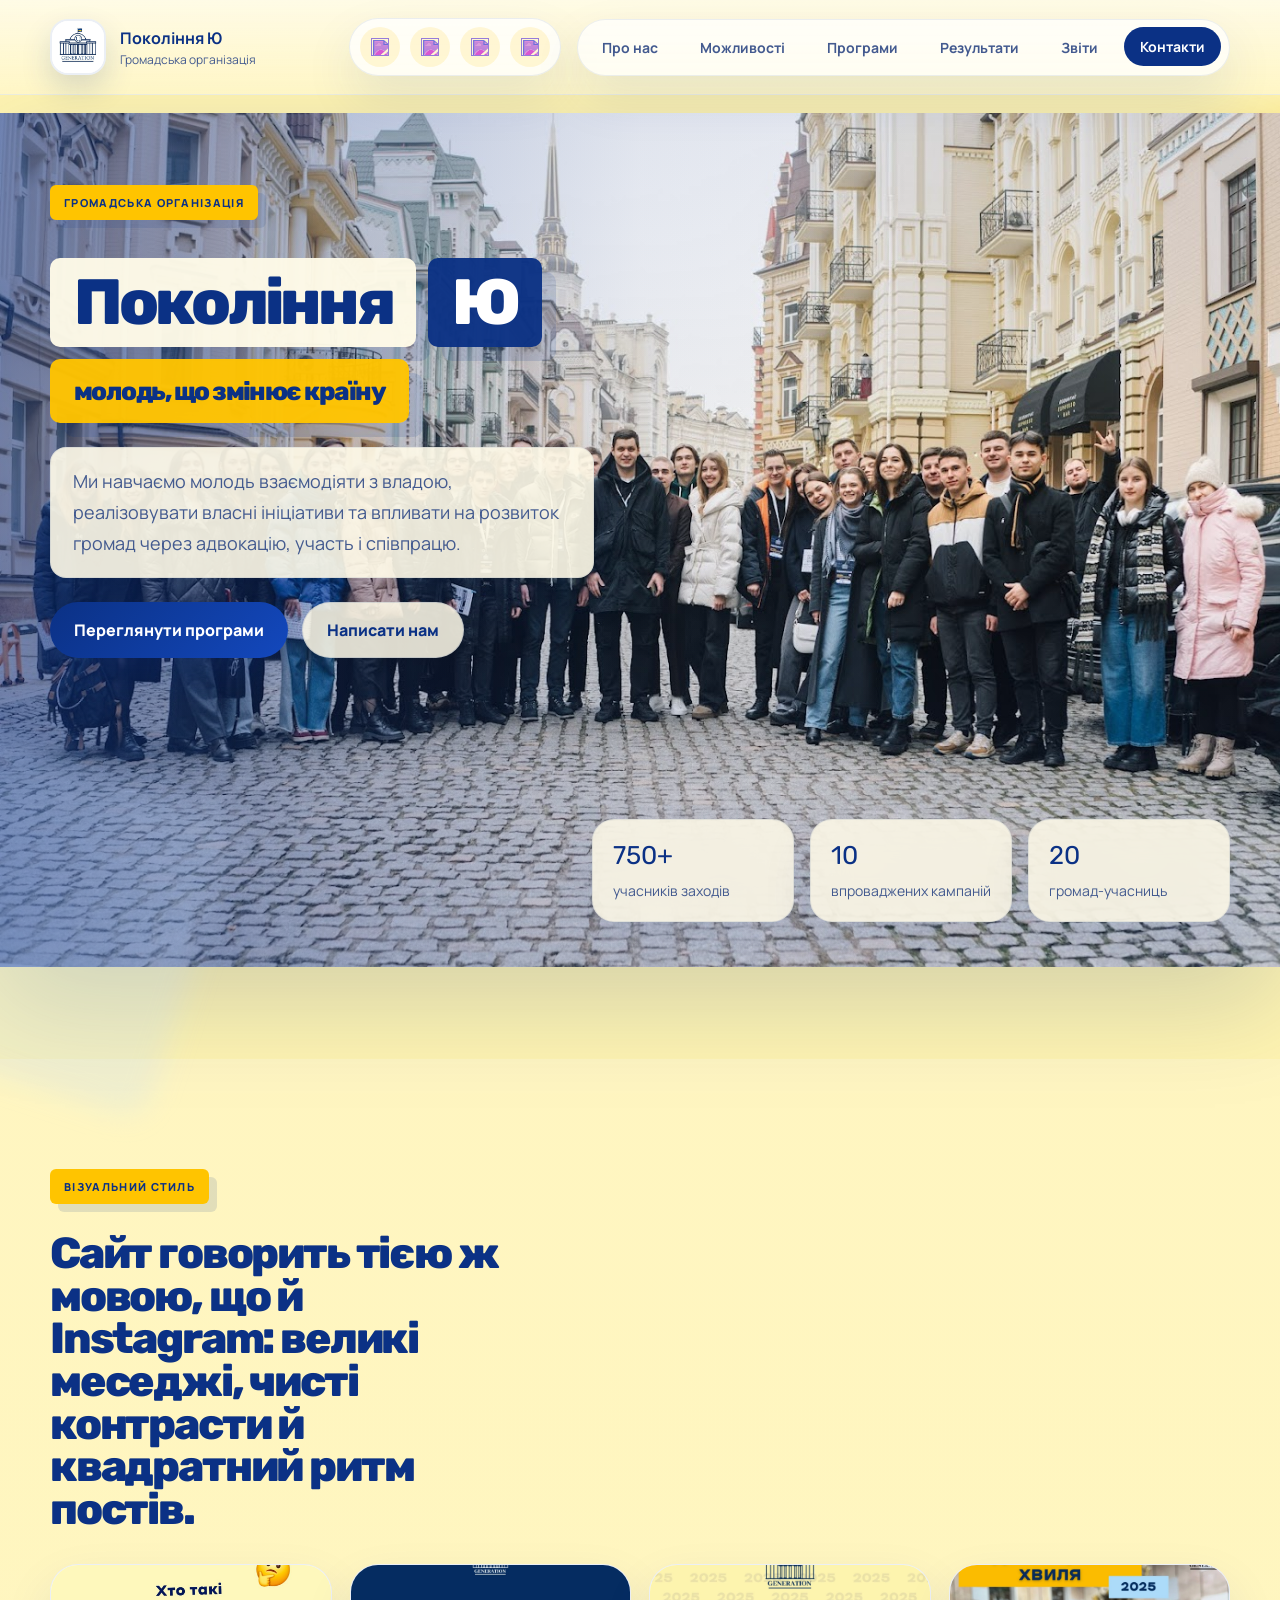
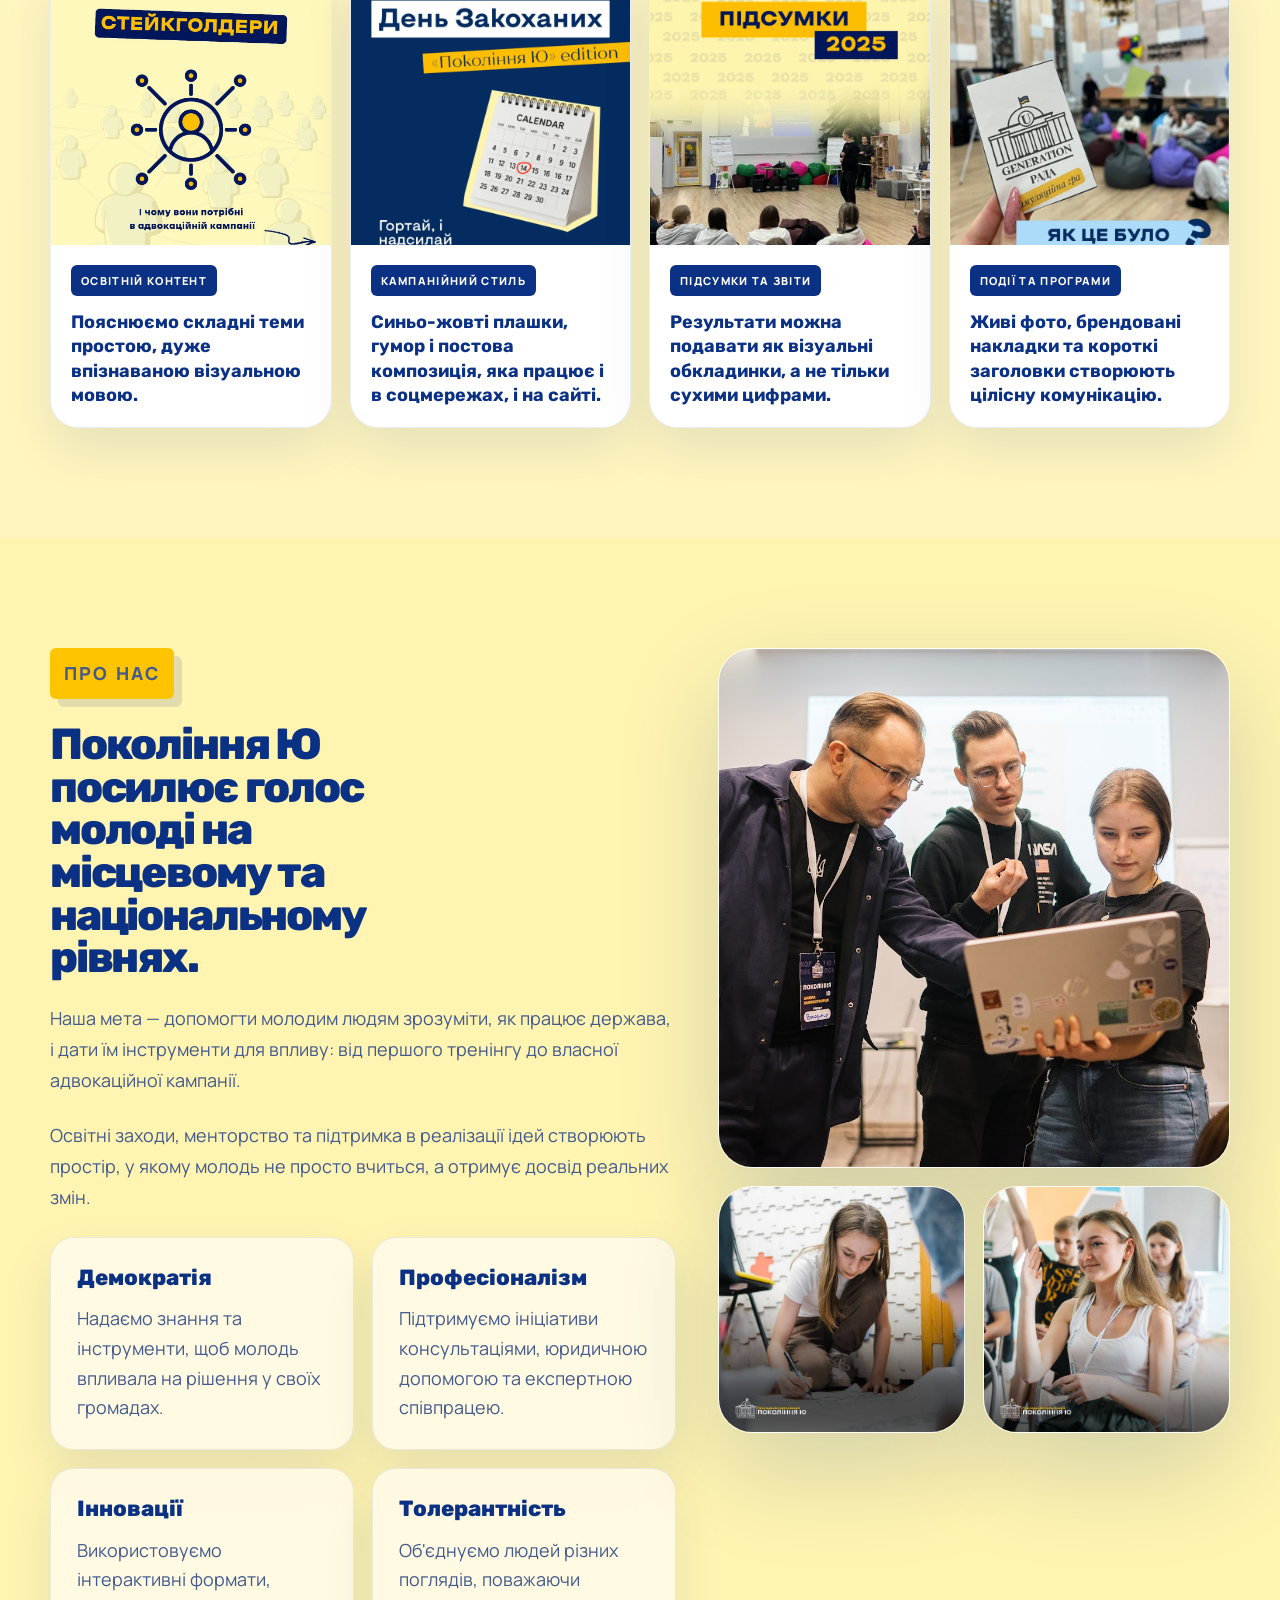
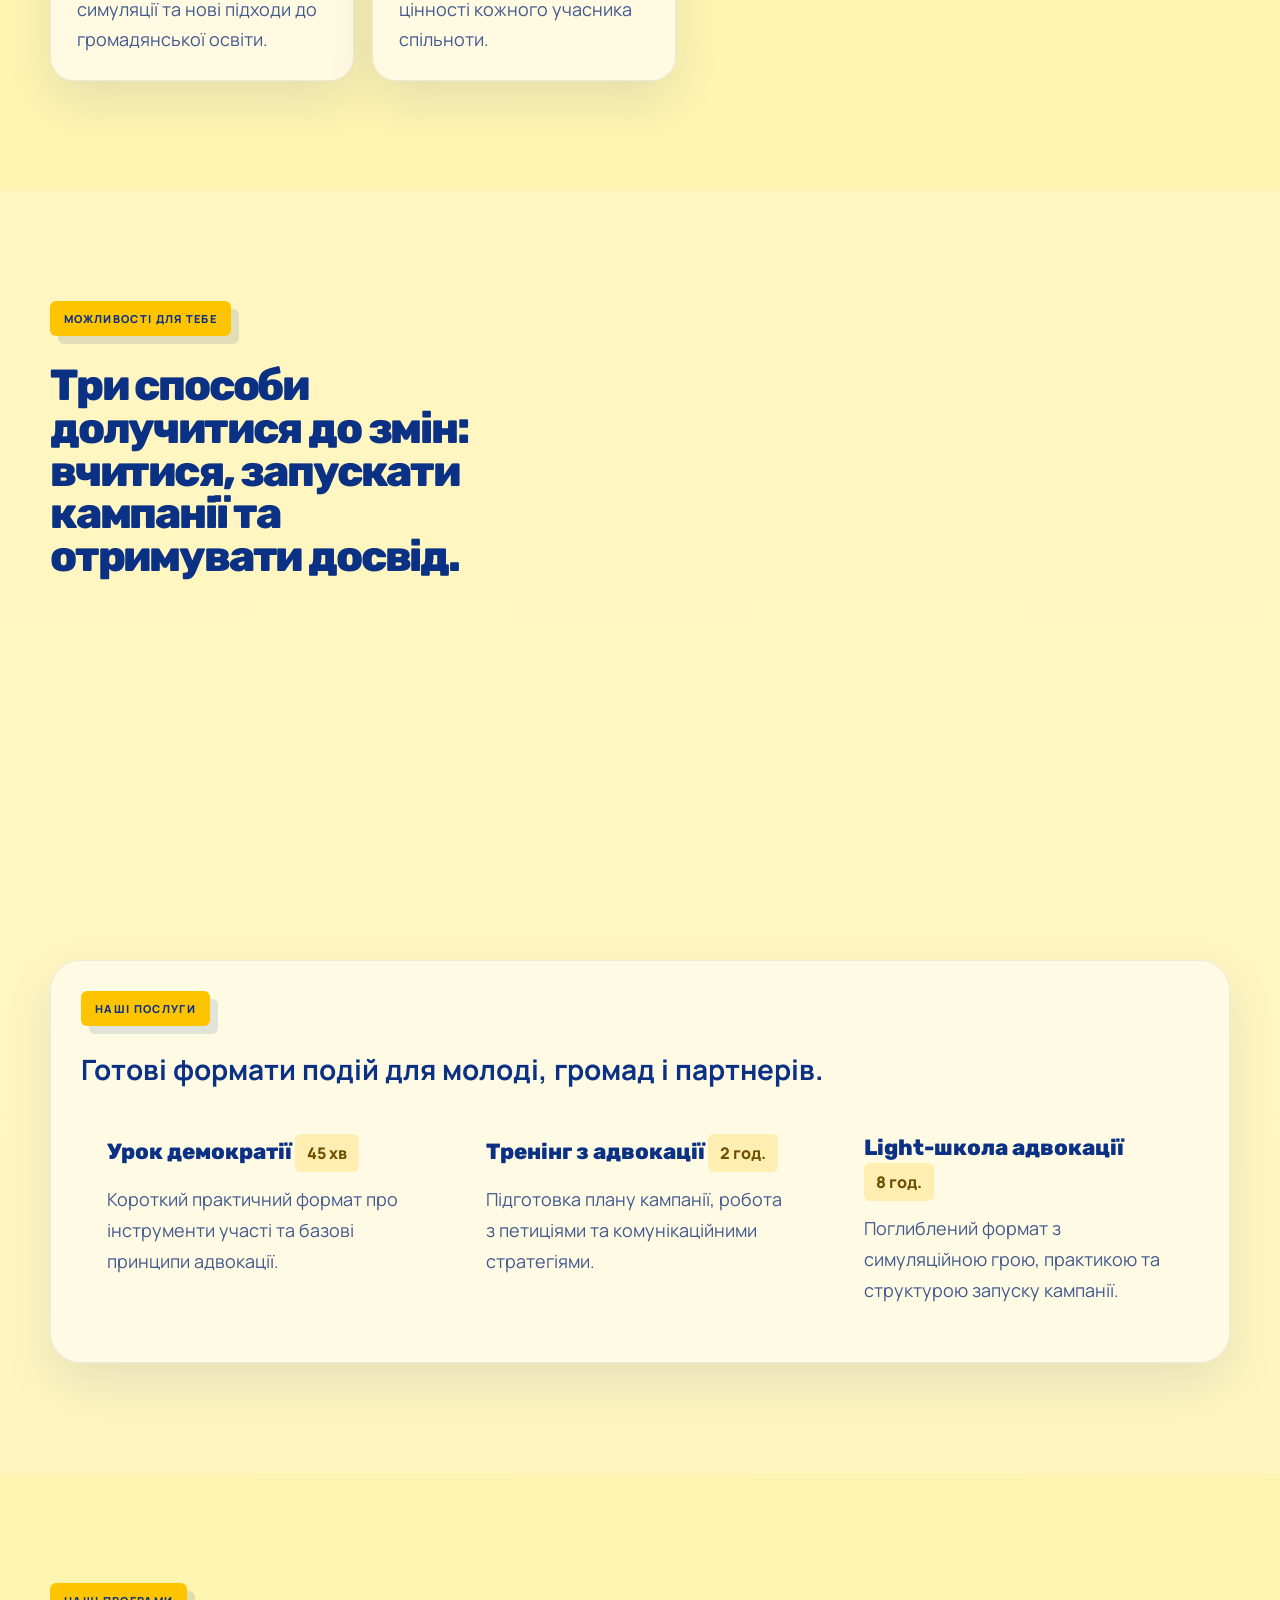
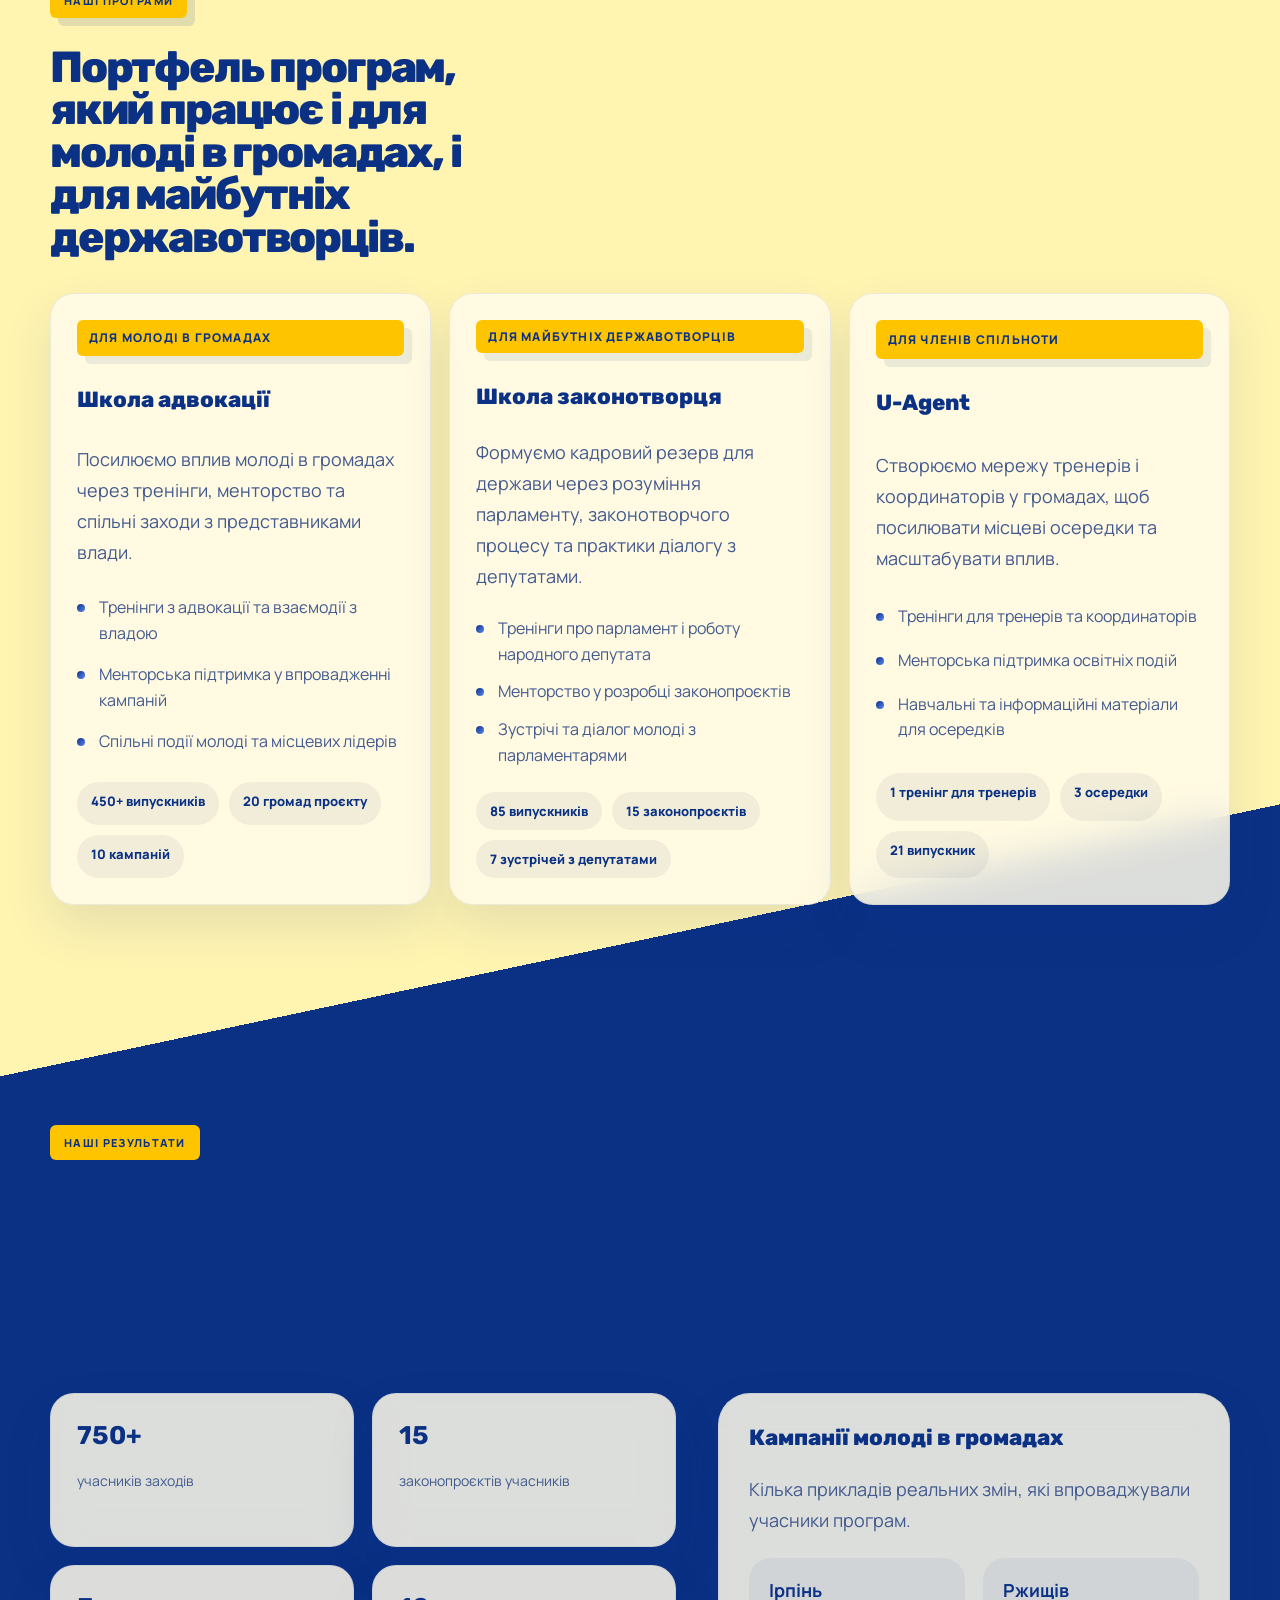
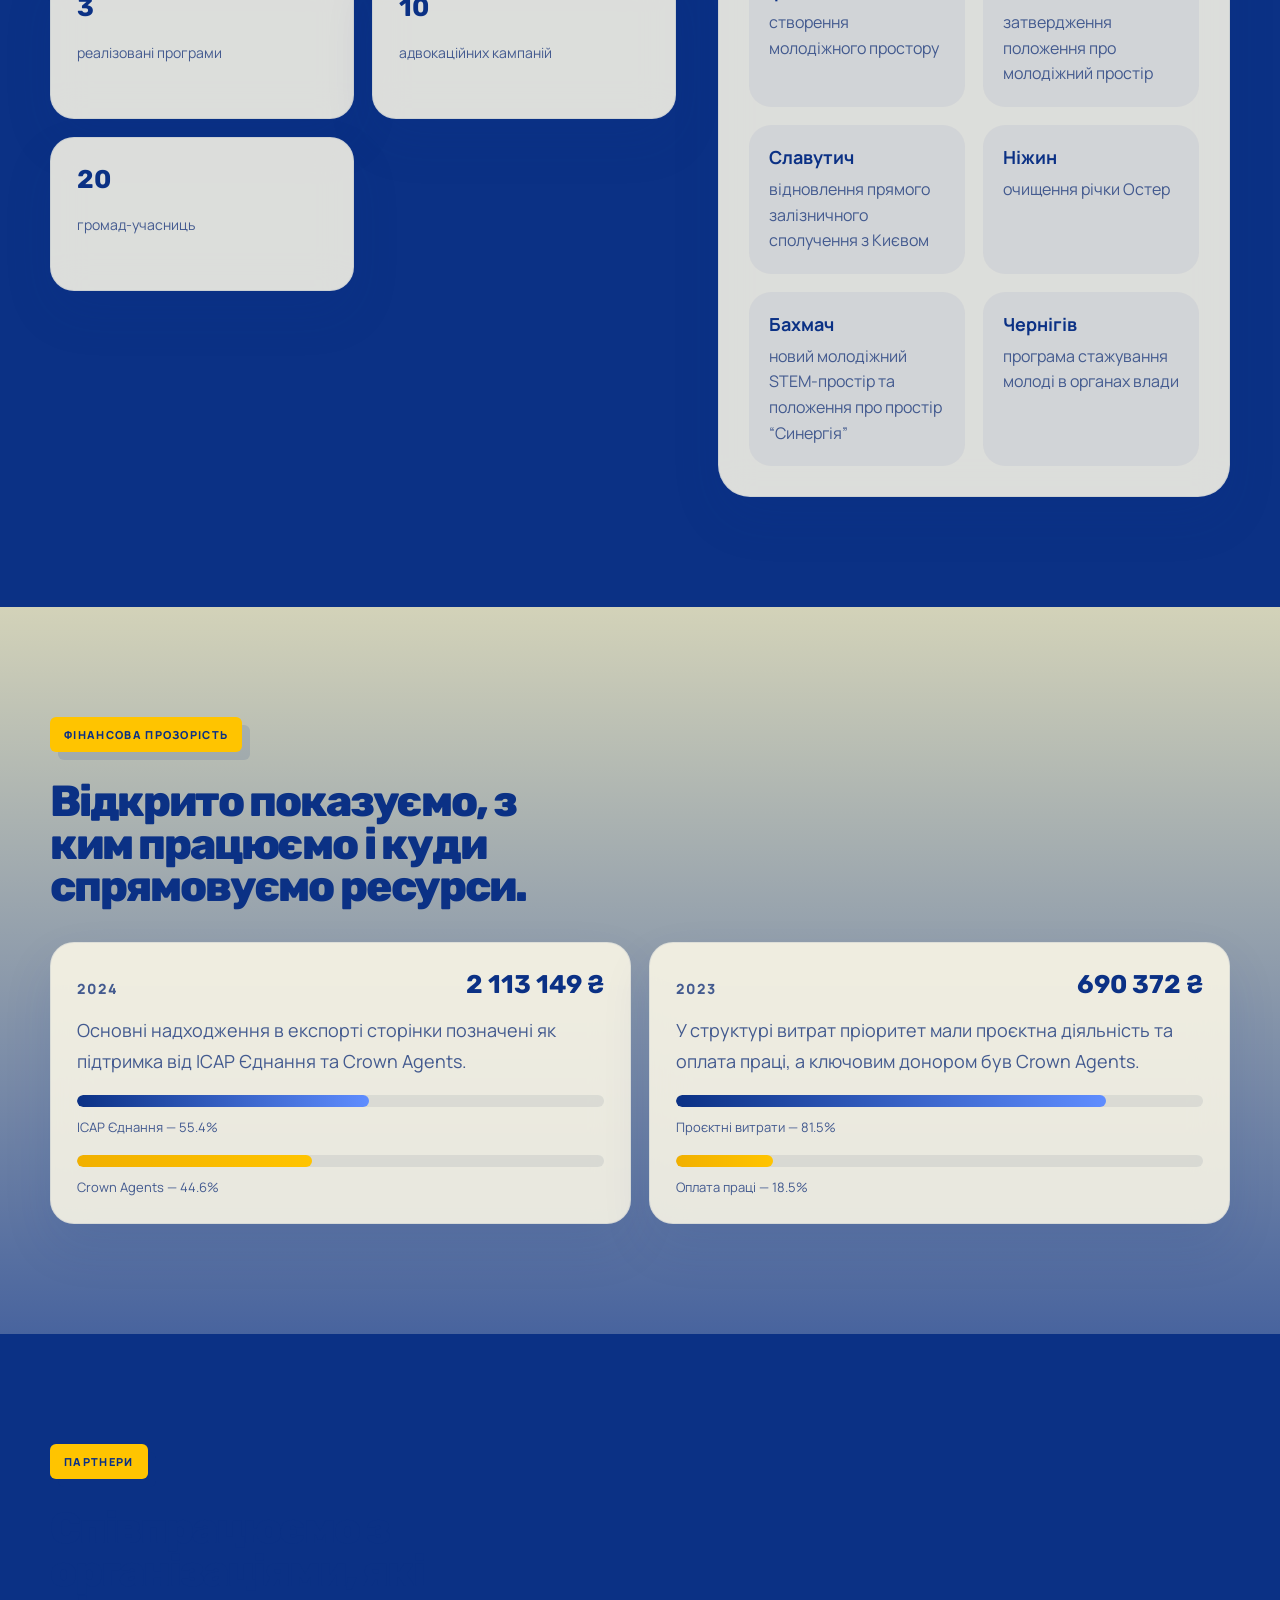
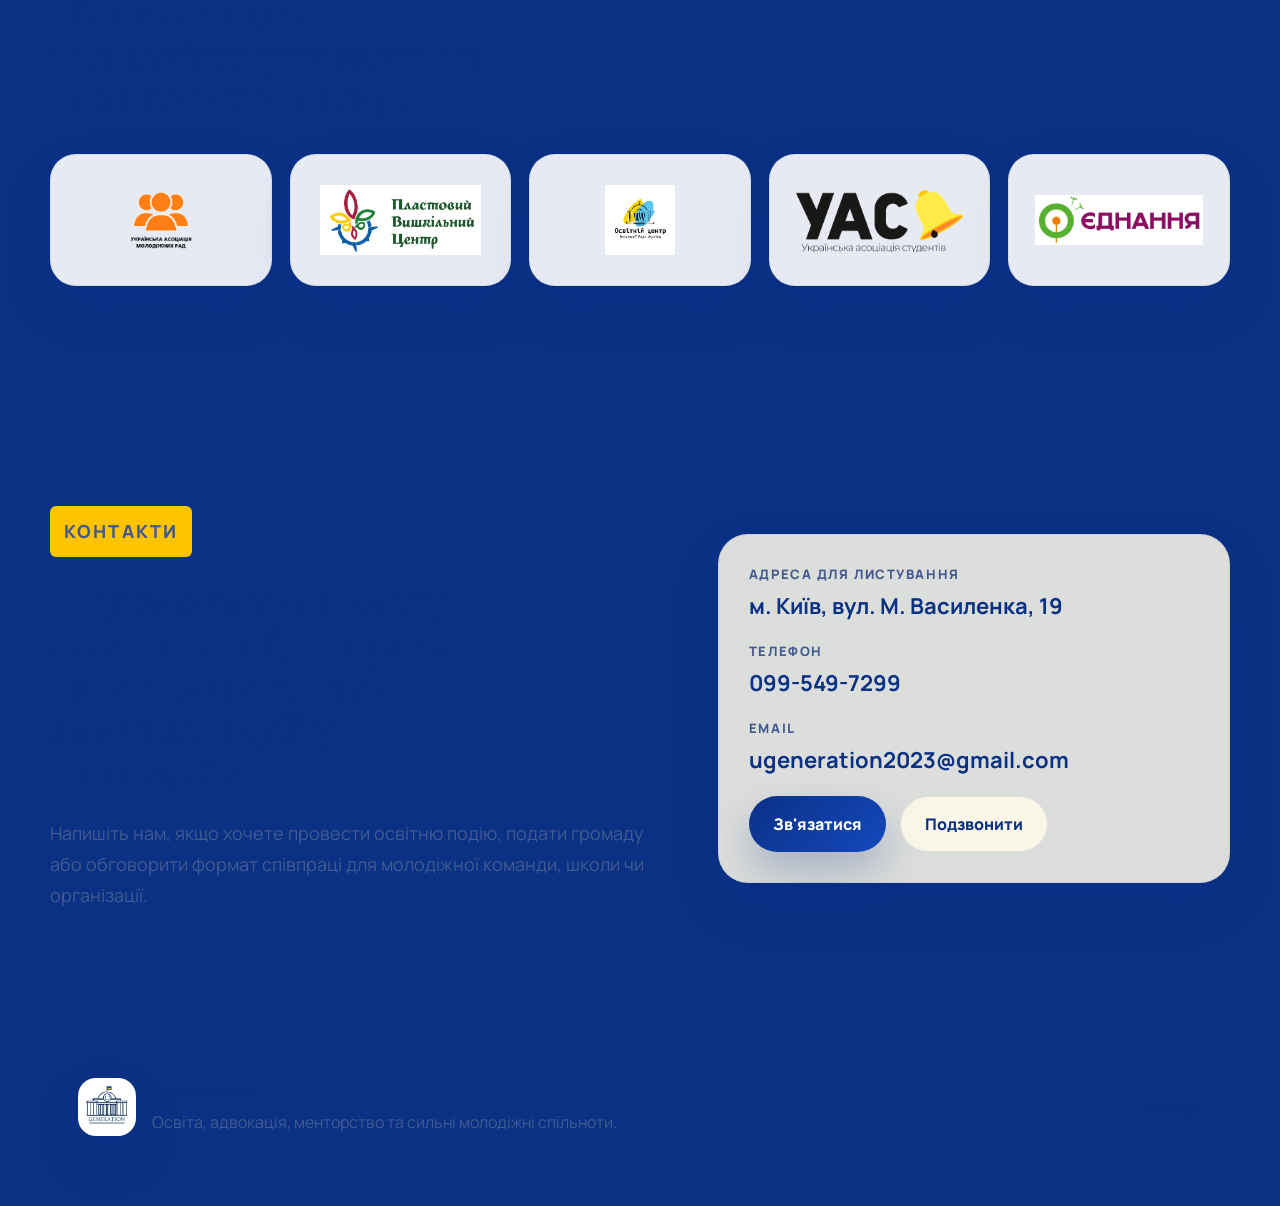
==== commit 9fc7e2b2: "fix" ====
--- a/index.html
+++ b/index.html
@@ -18,6 +18,13 @@
 </head>
 <body>
   <div class="page-shell">
+    <div class="page-atmosphere" aria-hidden="true">
+      <span class="atmosphere-line atmosphere-line-one"></span>
+      <span class="atmosphere-line atmosphere-line-two"></span>
+      <span class="atmosphere-dots atmosphere-dots-one"></span>
+      <span class="atmosphere-dots atmosphere-dots-two"></span>
+    </div>
+
     <header class="site-header" id="top">
       <div class="container nav-wrap">
         <a class="brand" href="#top" aria-label="Покоління Ю">
@@ -30,25 +37,46 @@
           </span>
         </a>
 
-        <button class="nav-toggle" type="button" aria-expanded="false" aria-controls="site-nav">
-          <span></span>
-          <span></span>
-        </button>
-
-        <nav class="site-nav" id="site-nav" aria-label="Основна навігація">
-          <a href="#about">Про нас</a>
-          <a href="#opportunities">Можливості</a>
-          <a href="#programs">Програми</a>
-          <a href="#results">Результати</a>
-          <a href="#finance">Звіти</a>
-          <a href="#contact">Контакти</a>
-        </nav>
+        <div class="header-actions">
+          <div class="social-links" aria-label="Соціальні мережі">
+            <a class="social-link" href="https://www.instagram.com/ugeneration.ua" target="_blank" rel="noreferrer" aria-label="Instagram">
+              <img src="https://cdnjs.cloudflare.com/ajax/libs/simple-icons/15.16.0/instagram.svg" alt="">
+            </a>
+            <a class="social-link" href="https://t.me/ugeneration_ua" target="_blank" rel="noreferrer" aria-label="Telegram">
+              <img src="https://cdnjs.cloudflare.com/ajax/libs/simple-icons/15.16.0/telegram.svg" alt="">
+            </a>
+            <a class="social-link" href="https://www.tiktok.com/@u_generation" target="_blank" rel="noreferrer" aria-label="TikTok">
+              <img src="https://cdnjs.cloudflare.com/ajax/libs/simple-icons/15.16.0/tiktok.svg" alt="">
+            </a>
+            <a class="social-link" href="https://www.facebook.com/share/17T1o5KnBJ/?mibextid=wwXIfr" target="_blank" rel="noreferrer" aria-label="Facebook">
+              <img src="https://cdnjs.cloudflare.com/ajax/libs/simple-icons/15.16.0/facebook.svg" alt="">
+            </a>
+          </div>
+
+          <button class="nav-toggle" type="button" aria-expanded="false" aria-controls="site-nav">
+            <span></span>
+            <span></span>
+          </button>
+
+          <nav class="site-nav" id="site-nav" aria-label="Основна навігація">
+            <a href="#about">Про нас</a>
+            <a href="#opportunities">Можливості</a>
+            <a href="#programs">Програми</a>
+            <a href="#results">Результати</a>
+            <a href="#finance">Звіти</a>
+            <a href="#contact">Контакти</a>
+          </nav>
+        </div>
       </div>
     </header>
 
     <main>
       <section class="hero section">
         <div class="hero-stage reveal">
+          <div class="hero-ribbons" aria-hidden="true">
+            <span class="hero-ribbon hero-ribbon-one"></span>
+            <span class="hero-ribbon hero-ribbon-two"></span>
+          </div>
           <img class="hero-background" src="./assets/hero-collage.png" alt="Команда та учасники Покоління Ю">
 
           <div class="hero-overlay container">
--- a/styles.css
+++ b/styles.css
@@ -19,6 +19,7 @@
   --radius-lg: 24px;
   --radius-md: 18px;
   --container: min(1180px, calc(100vw - 40px));
+  --header-offset: 104px;
 }
 
 *,
@@ -29,6 +30,7 @@
 
 html {
   scroll-behavior: smooth;
+  scroll-padding-top: var(--header-offset);
 }
 
 body {
@@ -38,6 +40,7 @@
     linear-gradient(168deg, rgba(255, 244, 176, 0.98) 0 62%, rgba(11, 49, 133, 1) 62% 100%),
     linear-gradient(180deg, #fff9d7 0%, #fff4b5 100%);
   color: var(--ink);
+  overflow-x: hidden;
 }
 
 img {
@@ -94,6 +97,10 @@
   margin: 0 auto;
   position: relative;
   z-index: 1;
+}
+
+main section[id] {
+  scroll-margin-top: var(--header-offset);
 }
 
 .section {
@@ -155,6 +162,13 @@
   gap: 24px;
 }
 
+.header-actions {
+  display: flex;
+  align-items: center;
+  gap: 16px;
+  margin-left: auto;
+}
+
 .brand {
   display: inline-flex;
   align-items: center;
@@ -202,6 +216,39 @@
   background: rgba(255, 255, 255, 0.75);
   border-radius: 999px;
   box-shadow: var(--shadow-soft);
+}
+
+.social-links {
+  display: flex;
+  align-items: center;
+  gap: 10px;
+  padding: 8px 10px;
+  border-radius: 999px;
+  background: rgba(255, 255, 255, 0.78);
+  border: 1px solid rgba(11, 49, 133, 0.08);
+  box-shadow: var(--shadow-soft);
+}
+
+.social-link {
+  width: 40px;
+  height: 40px;
+  display: grid;
+  place-items: center;
+  border-radius: 999px;
+  background: rgba(255, 196, 0, 0.14);
+  transition: transform 0.24s ease, background-color 0.24s ease, box-shadow 0.24s ease;
+}
+
+.social-link img {
+  width: 18px;
+  height: 18px;
+  filter: invert(14%) sepia(61%) saturate(3111%) hue-rotate(211deg) brightness(86%) contrast(99%);
+}
+
+.social-link:hover {
+  transform: translateY(-2px);
+  background: rgba(255, 196, 0, 0.32);
+  box-shadow: 0 12px 24px rgba(11, 49, 133, 0.12);
 }
 
 .site-nav a {
@@ -375,6 +422,10 @@
   object-fit: cover;
 }
 
+.hero-background {
+  object-position: center top;
+}
+
 .photo-frame {
   overflow: hidden;
   border-radius: var(--radius-xl);
@@ -908,16 +959,35 @@
 }
 
 @media (max-width: 820px) {
+  :root {
+    --header-offset: 88px;
+  }
+
   .section {
     padding: 84px 0;
   }
 
   .site-header {
+    position: relative;
     padding: 14px 0;
   }
 
   .nav-toggle {
     display: inline-block;
+  }
+
+  .header-actions {
+    gap: 12px;
+  }
+
+  .social-links {
+    padding: 6px 8px;
+    gap: 8px;
+  }
+
+  .social-link {
+    width: 36px;
+    height: 36px;
   }
 
   .site-nav {
@@ -960,13 +1030,16 @@
   }
 
   .hero-stage {
-    min-height: 700px;
+    min-height: max(680px, calc(100svh - 28px));
+    border-radius: 28px;
   }
 
   .hero-overlay {
     align-content: end;
     gap: 24px;
-    padding-top: 120px;
+    min-height: 100%;
+    padding-top: clamp(30px, 7vw, 54px);
+    padding-bottom: 26px;
   }
 
   .hero-copy,
@@ -996,10 +1069,48 @@
 @media (max-width: 560px) {
   :root {
     --container: min(100vw - 24px, 1180px);
+    --header-offset: 78px;
   }
 
   .hero {
-    padding: 8px 0 72px;
+    padding: 0 0 72px;
+  }
+
+  .nav-wrap {
+    gap: 12px;
+  }
+
+  .brand {
+    gap: 10px;
+  }
+
+  .brand-mark {
+    width: 48px;
+    height: 48px;
+    border-radius: 16px;
+  }
+
+  .brand-text span {
+    display: none;
+  }
+
+  .header-actions {
+    gap: 8px;
+  }
+
+  .social-links {
+    gap: 6px;
+    padding: 6px;
+  }
+
+  .social-link {
+    width: 32px;
+    height: 32px;
+  }
+
+  .social-link img {
+    width: 15px;
+    height: 15px;
   }
 
   .section-title {
@@ -1007,7 +1118,8 @@
   }
 
   .hero-stage {
-    min-height: 620px;
+    min-height: max(600px, calc(100svh - 18px));
+    border-radius: 24px;
   }
 
   .hero-title-stack {
@@ -1026,10 +1138,24 @@
     font-size: 16px;
   }
 
+  .hero-overlay {
+    gap: 18px;
+    padding-top: 22px;
+    padding-bottom: 22px;
+  }
+
   .hero-lead-overlay {
     padding: 16px 18px;
     font-size: 16px;
     line-height: 1.6;
+  }
+
+  .hero-stats div {
+    padding: 18px;
+  }
+
+  .hero-background {
+    object-position: 58% top;
   }
 
   .photo-frame-large {
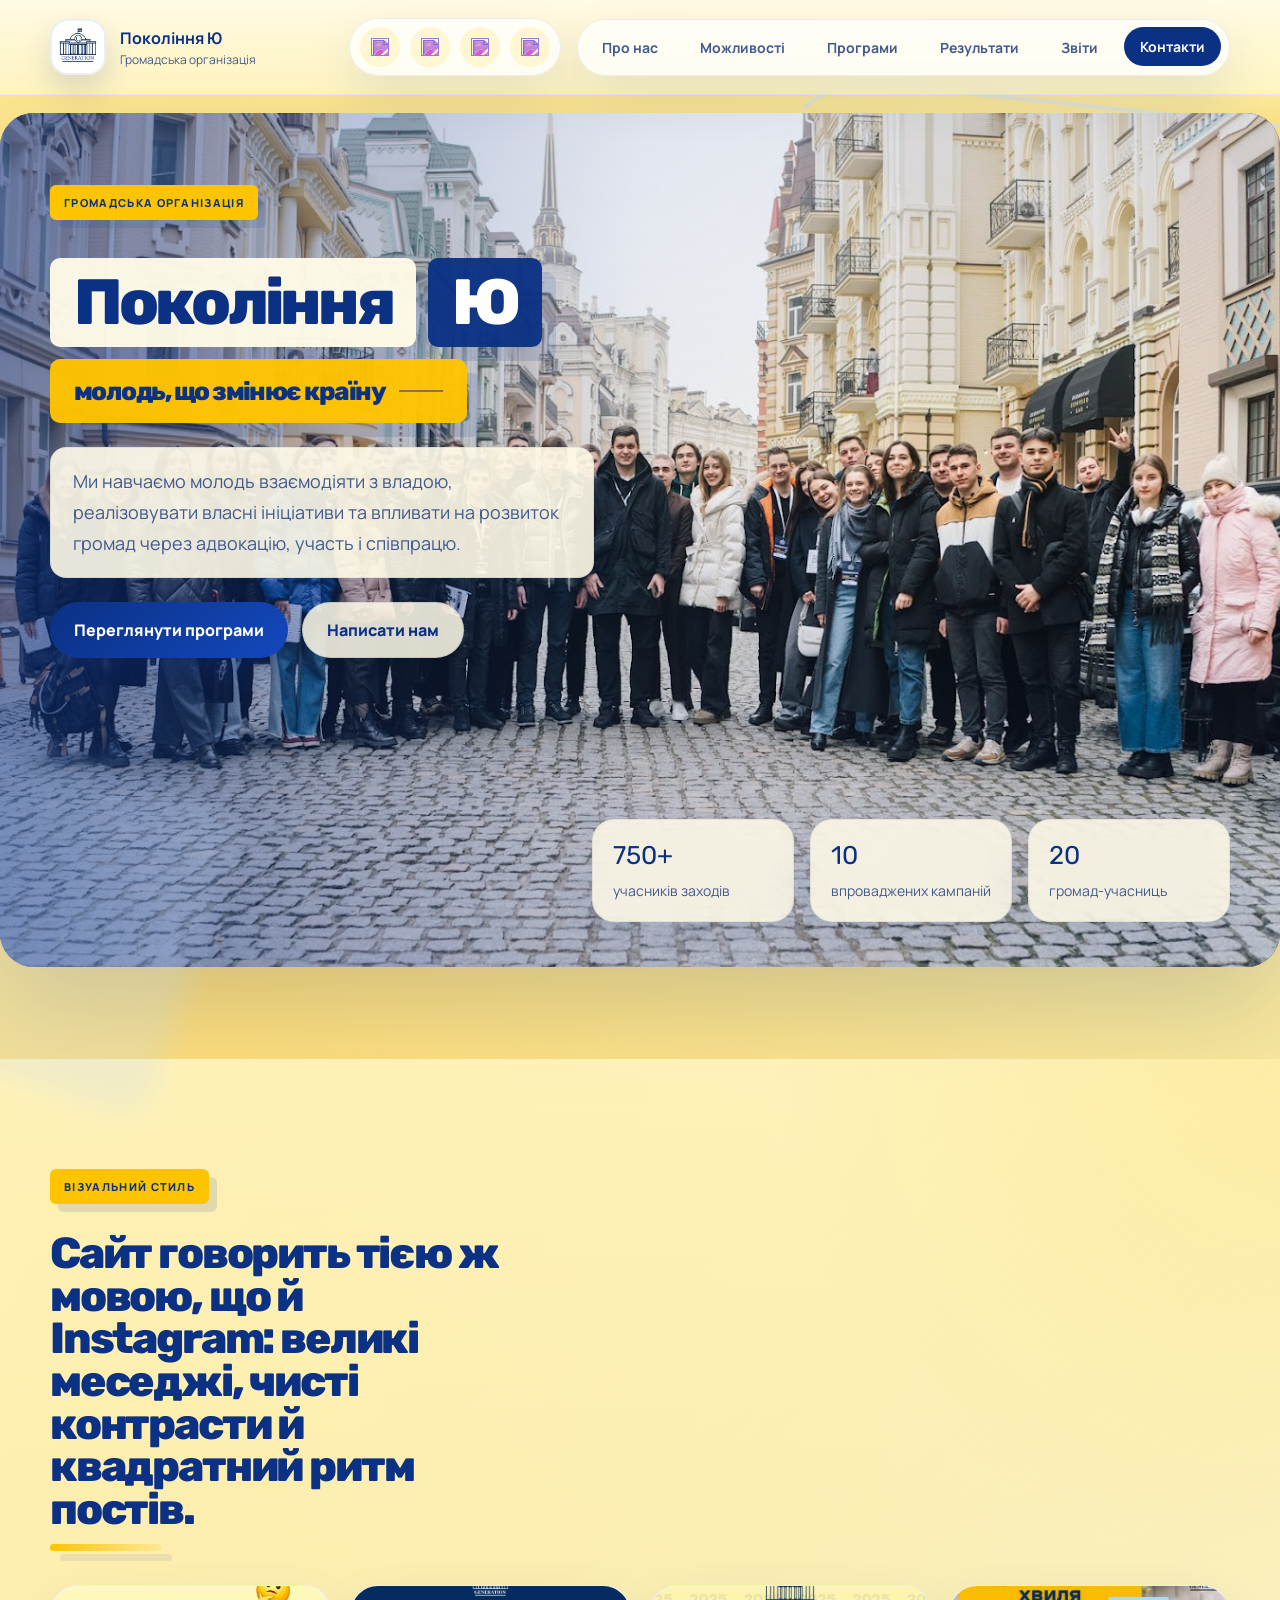
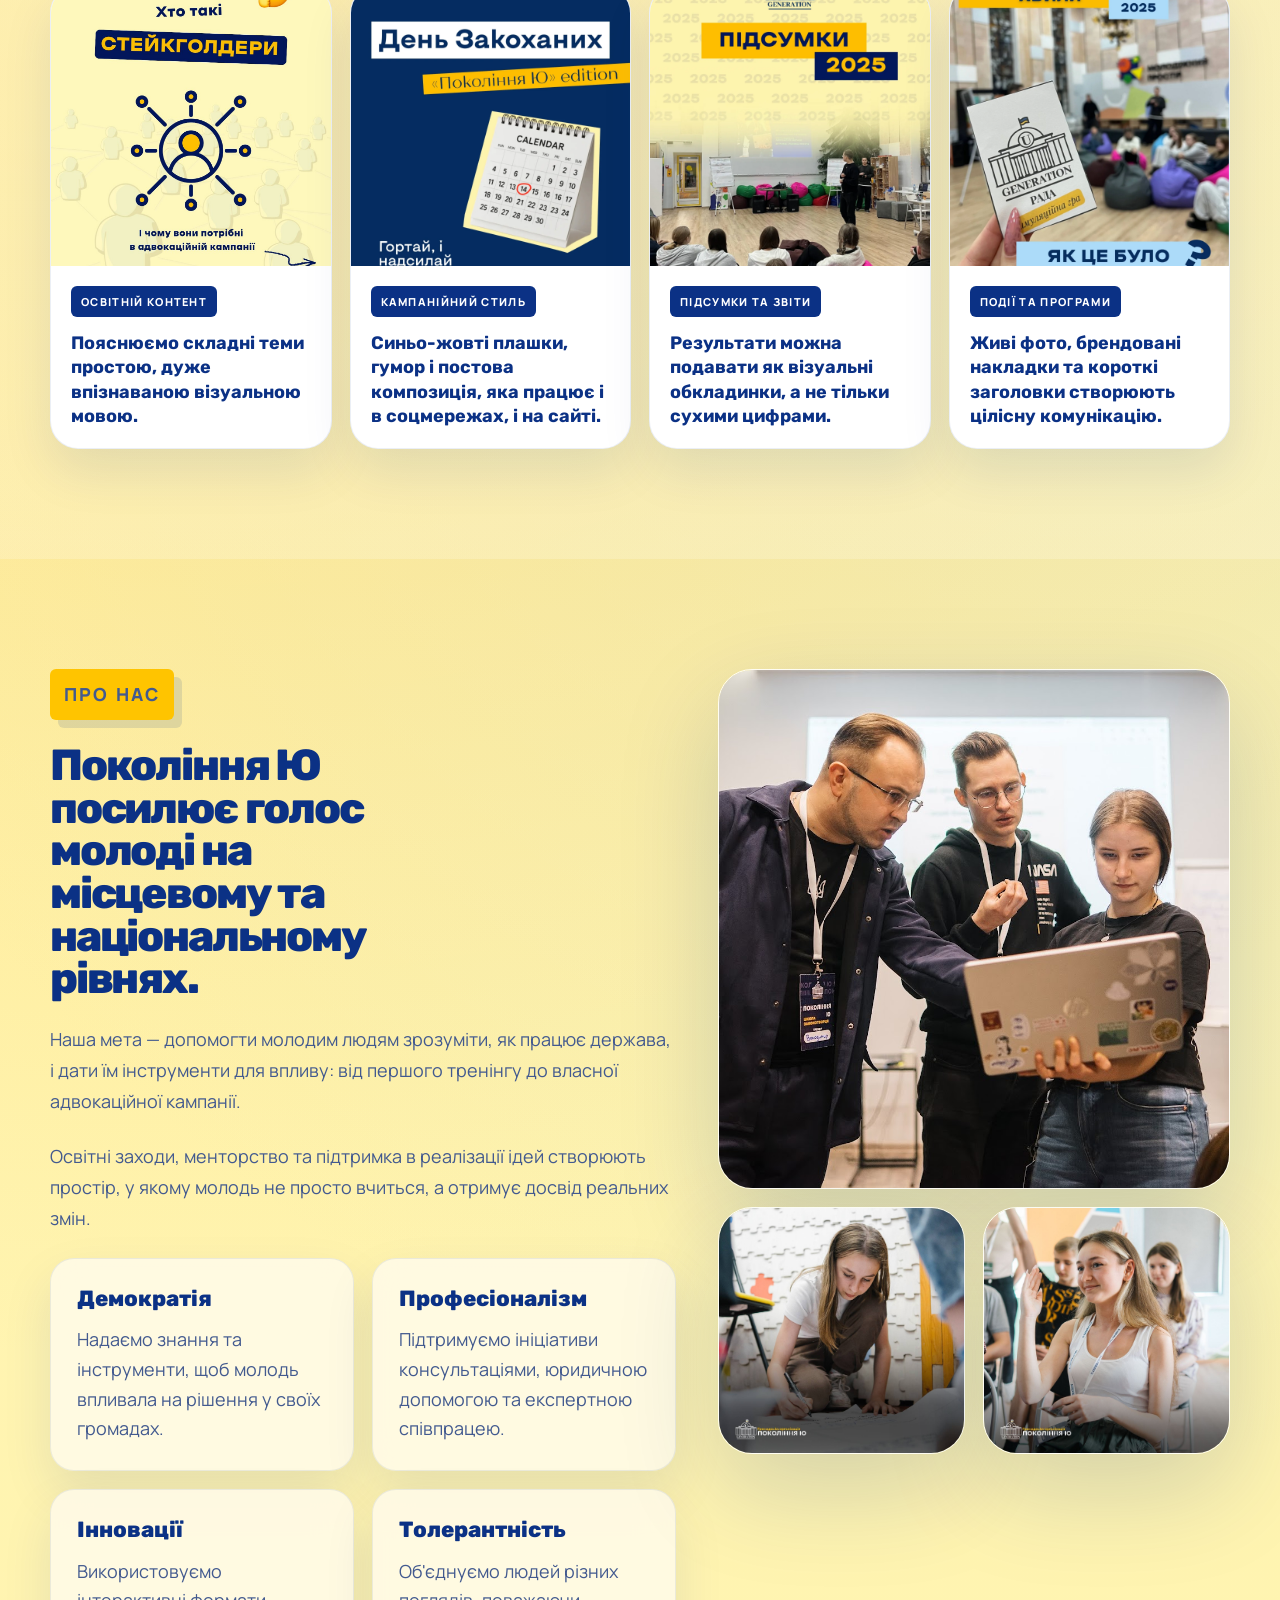
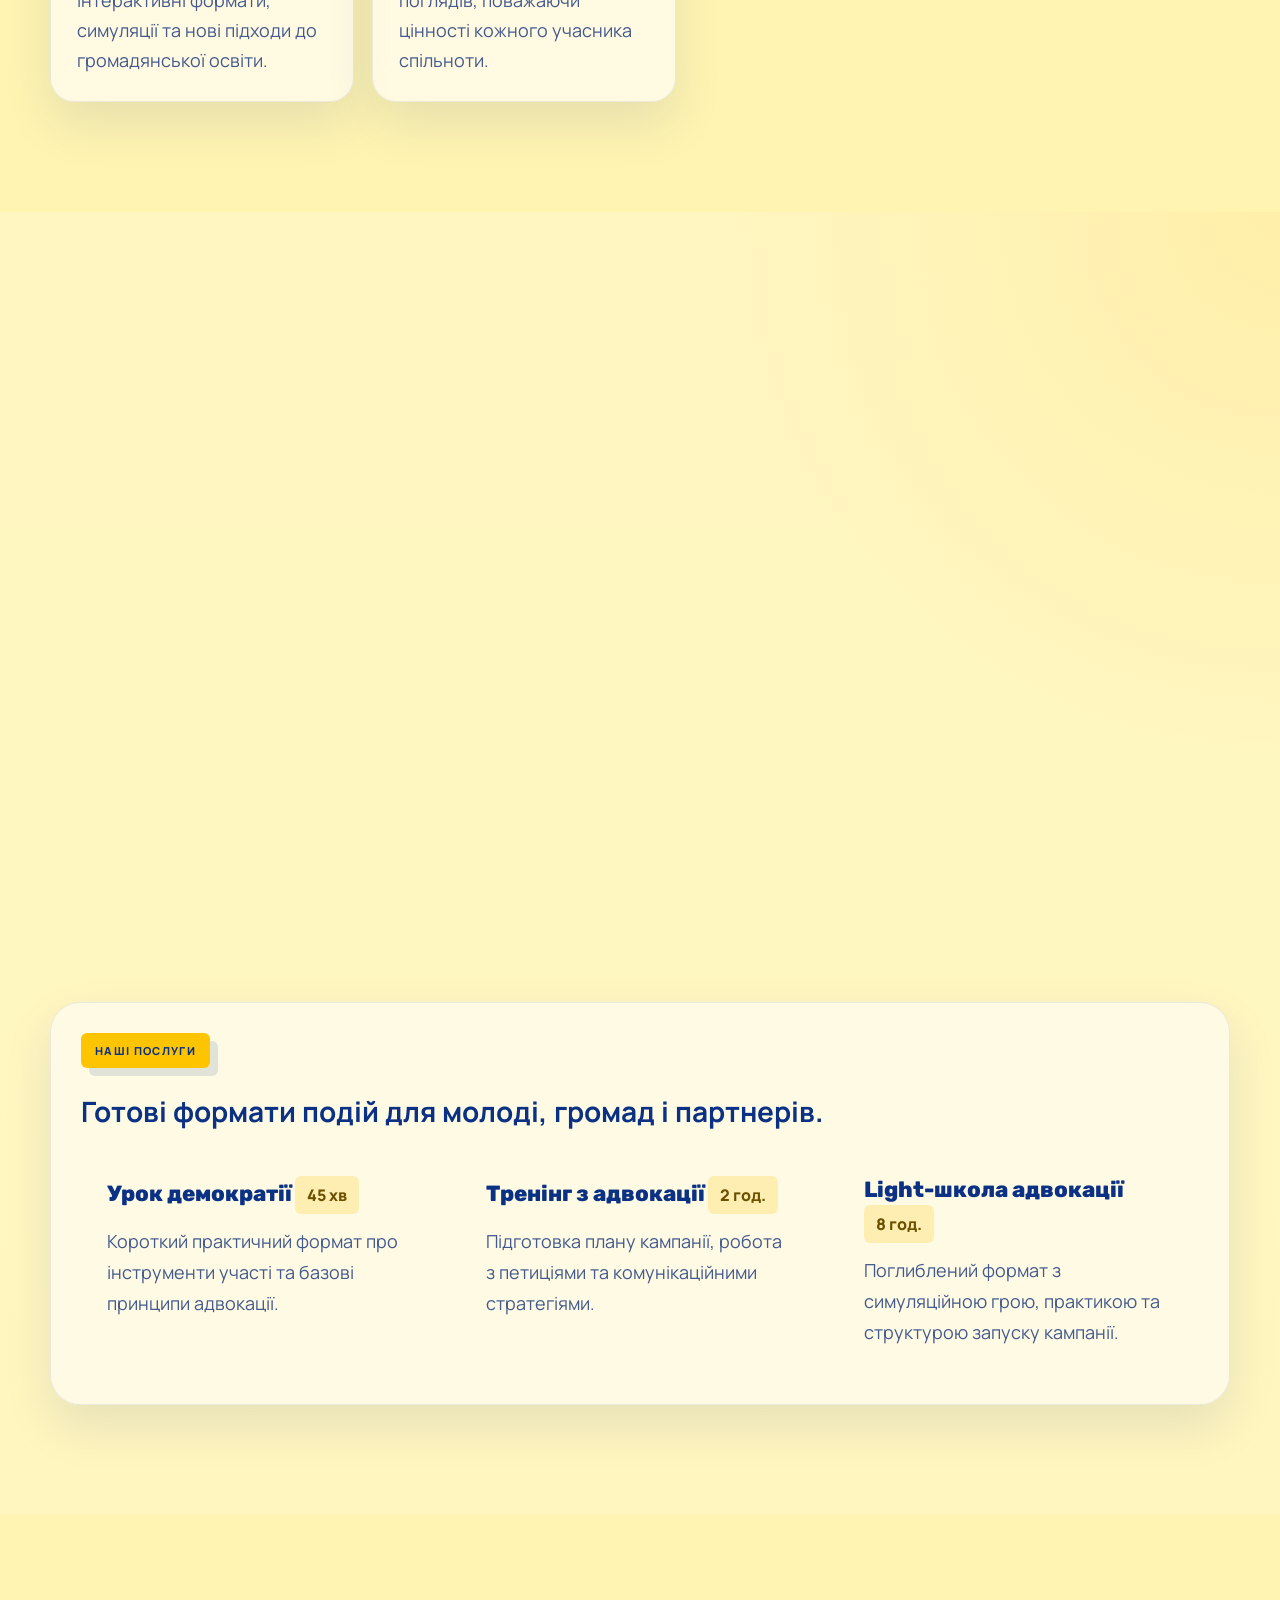
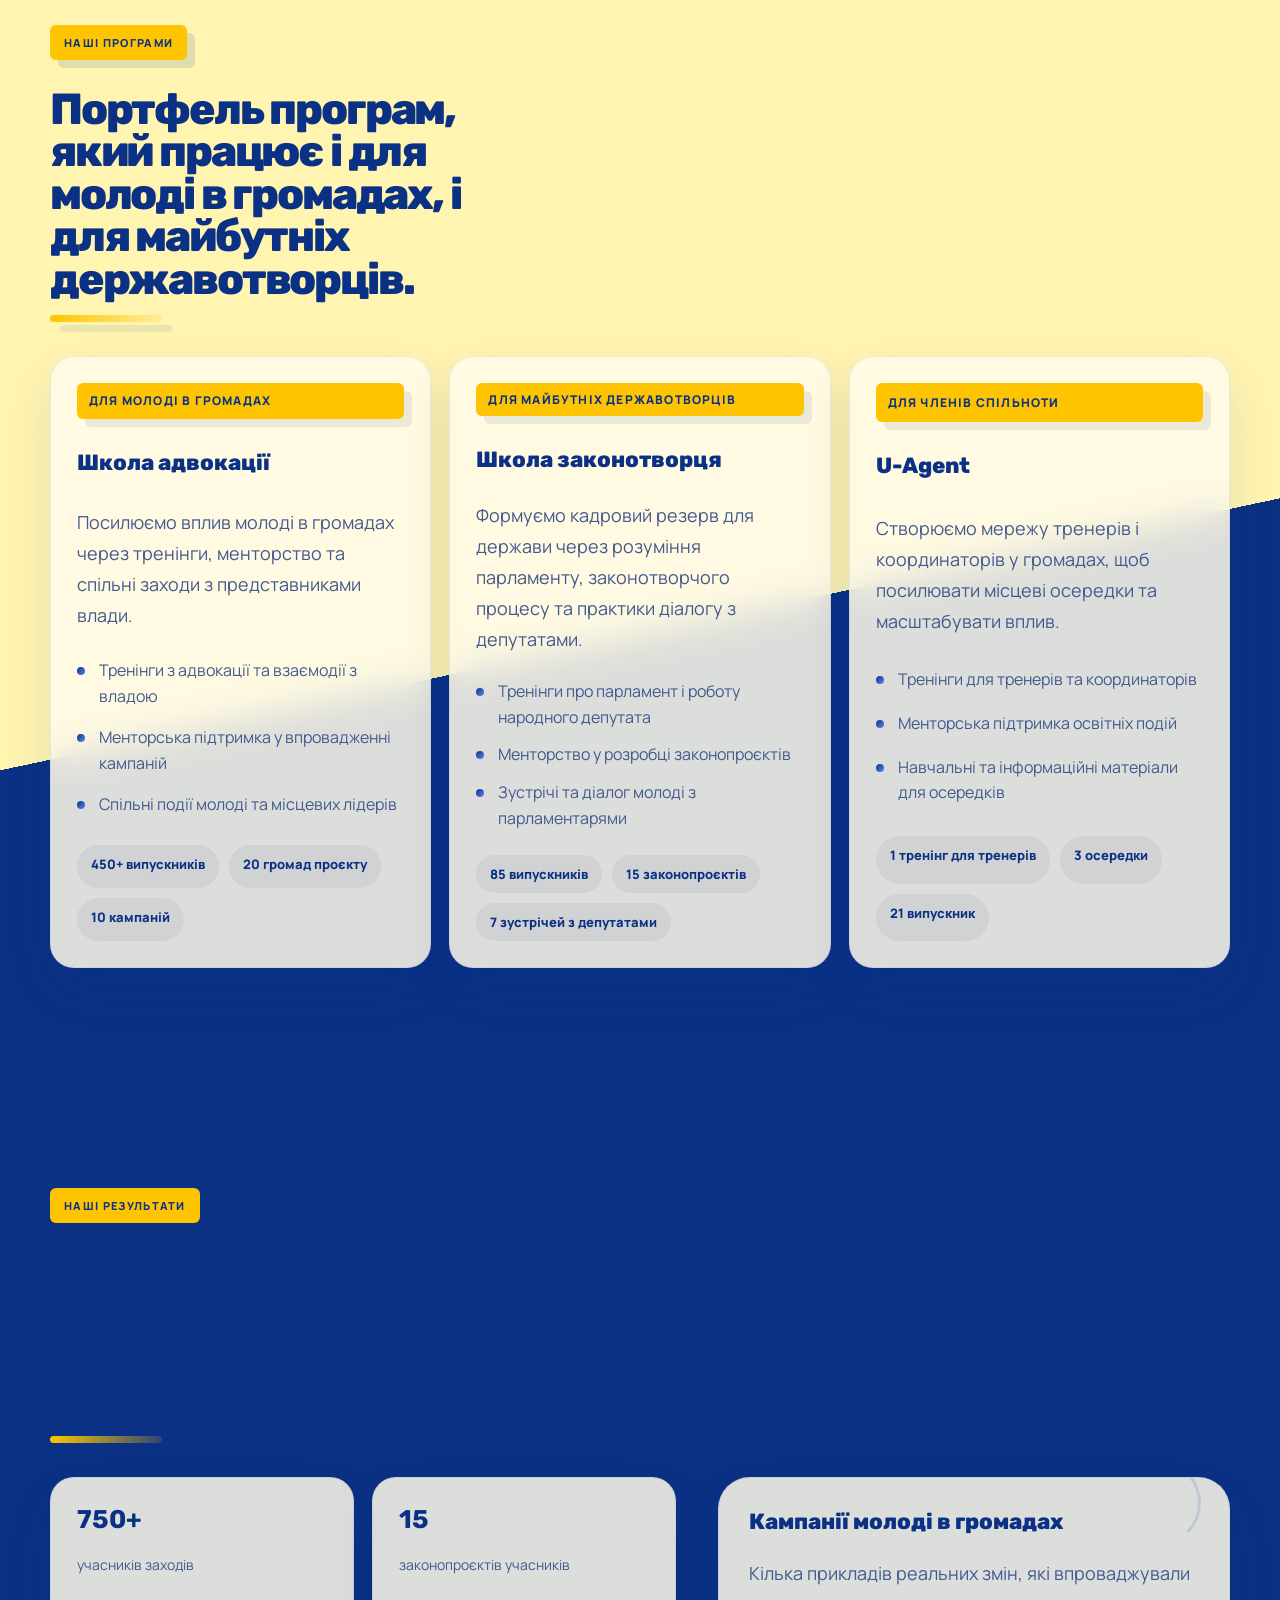
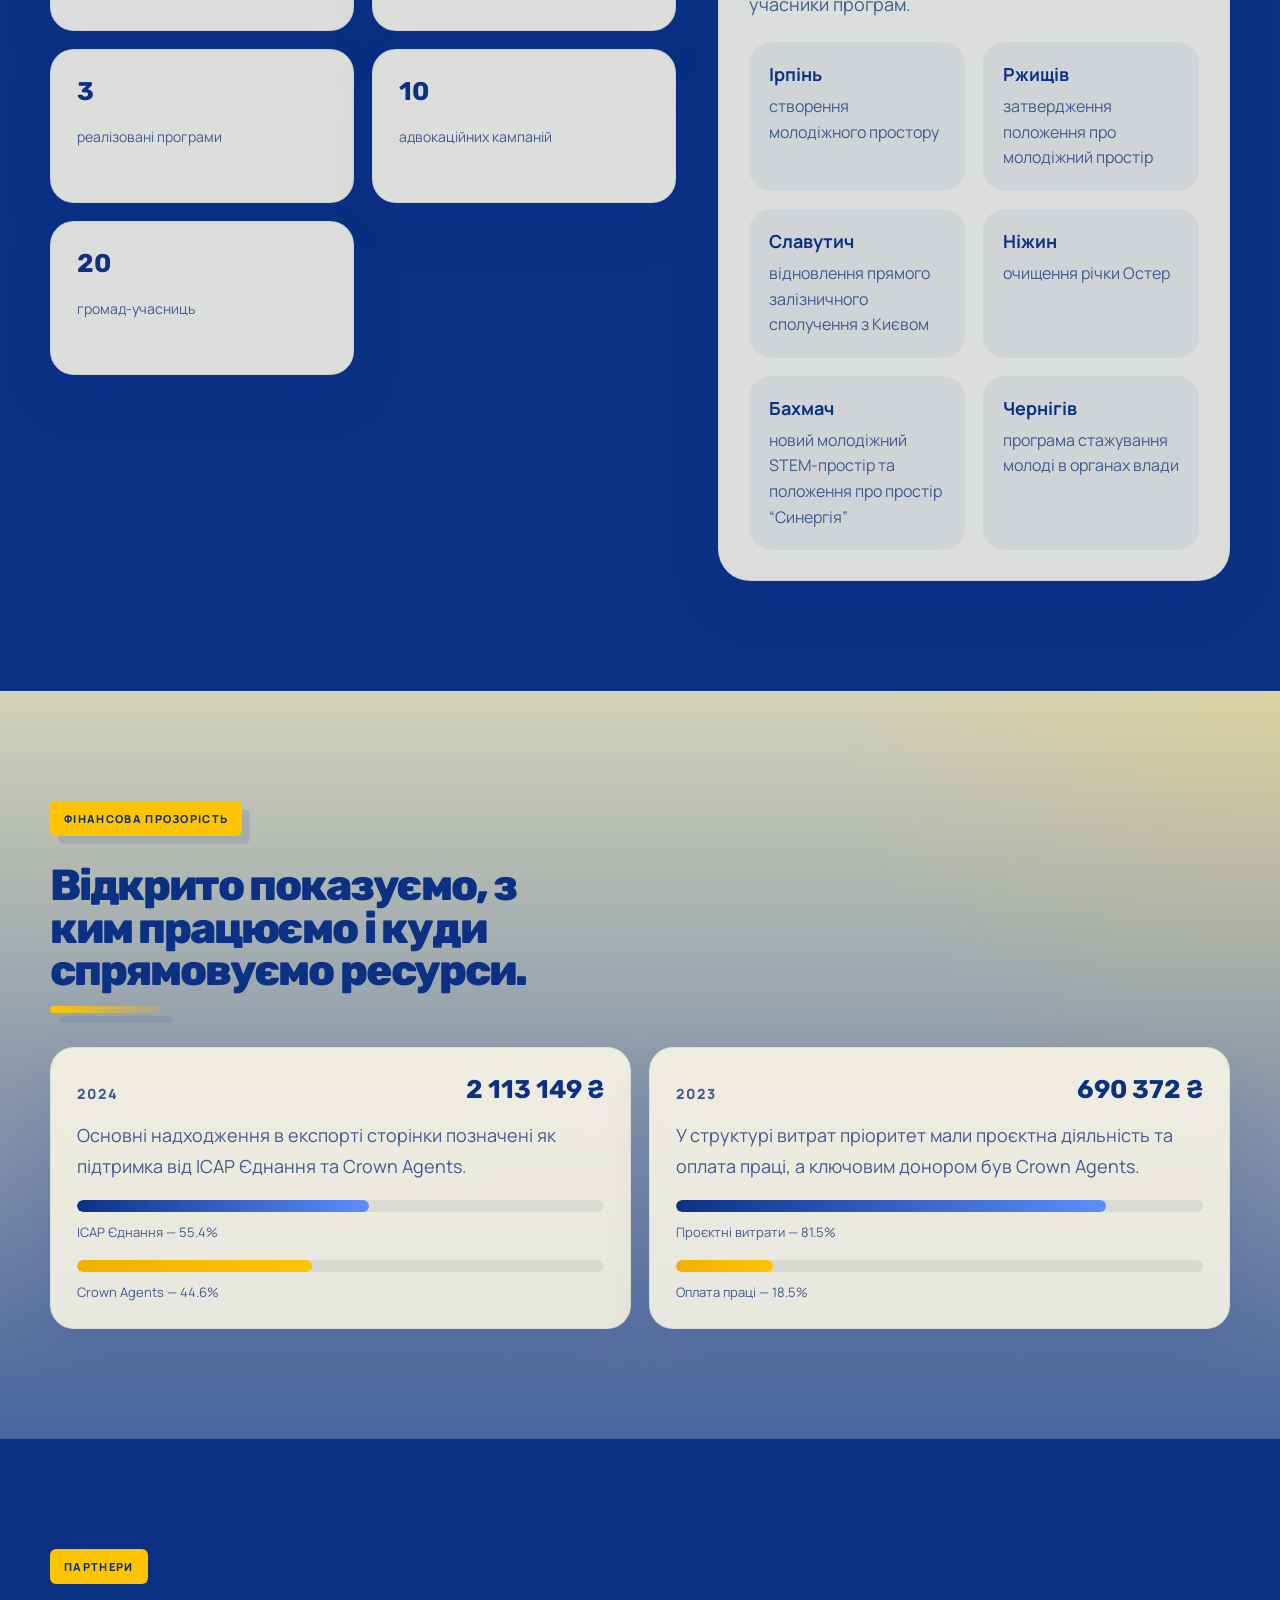
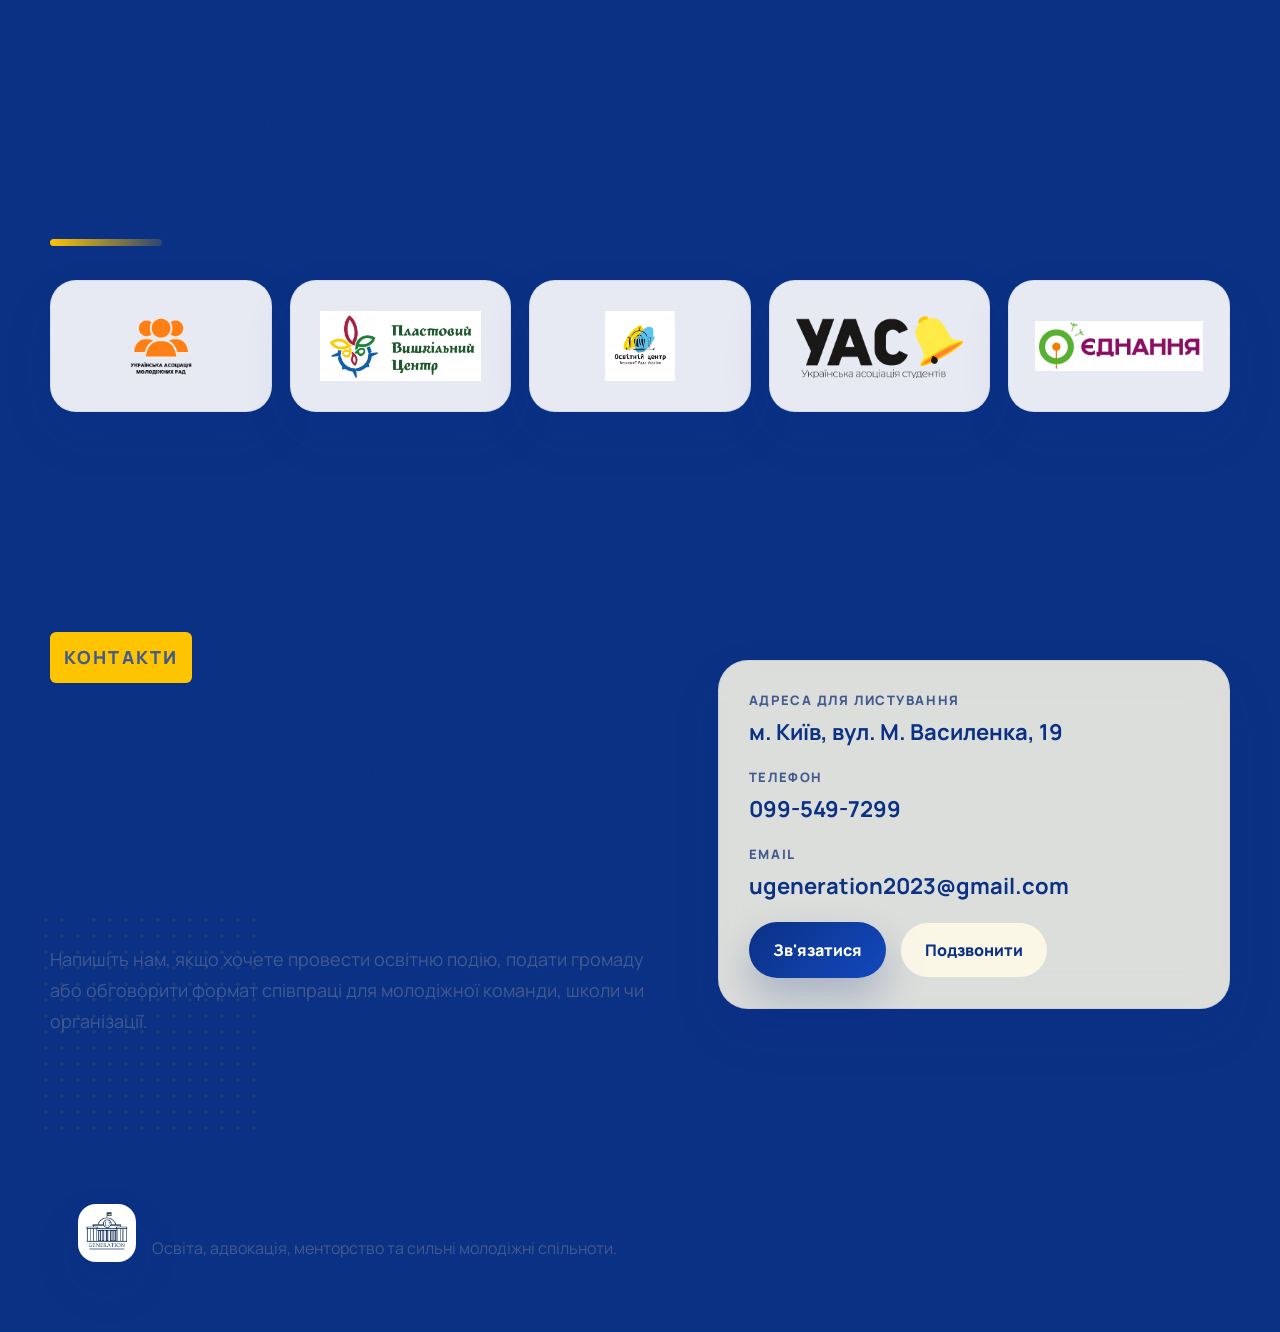
==== commit f543e06d: "Add Yu favicon" ====
--- a/index.html
+++ b/index.html
@@ -14,6 +14,7 @@
     href="https://fonts.googleapis.com/css2?family=Manrope:wght@400;500;600;700;800&family=Rubik:wght@500;700;800;900&display=swap"
     rel="stylesheet"
   >
+  <link rel="icon" type="image/svg+xml" href="./assets/favicon-yu.svg">
   <link rel="stylesheet" href="./styles.css">
 </head>
 <body>
--- a/styles.css
+++ b/styles.css
@@ -20,6 +20,7 @@
   --radius-md: 18px;
   --container: min(1180px, calc(100vw - 40px));
   --header-offset: 104px;
+  --dot-pattern: radial-gradient(circle, rgba(255, 196, 0, 0.4) 0 1.6px, transparent 1.7px);
 }
 
 *,
@@ -37,7 +38,9 @@
   margin: 0;
   font-family: "Manrope", sans-serif;
   background:
-    linear-gradient(168deg, rgba(255, 244, 176, 0.98) 0 62%, rgba(11, 49, 133, 1) 62% 100%),
+    radial-gradient(circle at 16% 10%, rgba(255, 209, 87, 0.65) 0, rgba(255, 209, 87, 0) 24%),
+    radial-gradient(circle at 84% 18%, rgba(166, 205, 255, 0.22) 0, rgba(166, 205, 255, 0) 18%),
+    linear-gradient(168deg, rgba(255, 244, 176, 0.98) 0 58%, rgba(11, 49, 133, 1) 58% 100%),
     linear-gradient(180deg, #fff9d7 0%, #fff4b5 100%);
   color: var(--ink);
   overflow-x: hidden;
@@ -60,6 +63,7 @@
 .page-shell {
   position: relative;
   overflow: clip;
+  isolation: isolate;
 }
 
 .page-shell::before,
@@ -92,6 +96,72 @@
   transform: rotate(18deg);
 }
 
+.page-atmosphere {
+  position: absolute;
+  inset: 0;
+  z-index: 0;
+  pointer-events: none;
+  overflow: hidden;
+}
+
+.atmosphere-line,
+.atmosphere-dots {
+  position: absolute;
+  display: block;
+}
+
+.atmosphere-line {
+  border: 4px solid rgba(205, 227, 255, 0.72);
+  border-radius: 999px;
+  opacity: 0.72;
+  filter: drop-shadow(0 0 18px rgba(163, 202, 255, 0.16));
+  animation: ribbonFloat 18s ease-in-out infinite alternate;
+}
+
+.atmosphere-line-one {
+  top: 110px;
+  right: -240px;
+  width: 760px;
+  height: 220px;
+  border-left-color: transparent;
+  border-bottom-color: transparent;
+  transform: rotate(6deg);
+}
+
+.atmosphere-line-two {
+  top: 540px;
+  left: -260px;
+  width: 820px;
+  height: 240px;
+  border-right-color: transparent;
+  border-top-color: transparent;
+  transform: rotate(-8deg);
+  animation-duration: 24s;
+}
+
+.atmosphere-dots {
+  background-image: var(--dot-pattern);
+  background-size: 16px 16px;
+  opacity: 0.3;
+  animation: dotDrift 14s ease-in-out infinite;
+}
+
+.atmosphere-dots-one {
+  top: 210px;
+  right: 8%;
+  width: 180px;
+  height: 180px;
+}
+
+.atmosphere-dots-two {
+  left: 3%;
+  bottom: 200px;
+  width: 220px;
+  height: 220px;
+  opacity: 0.2;
+  animation-duration: 18s;
+}
+
 .container {
   width: var(--container);
   margin: 0 auto;
@@ -105,10 +175,13 @@
 
 .section {
   padding: 110px 0;
+  position: relative;
 }
 
 .section-tint {
-  background: linear-gradient(180deg, rgba(255, 246, 196, 0.82), rgba(255, 251, 233, 0.25));
+  background:
+    radial-gradient(circle at top right, rgba(255, 208, 61, 0.18), transparent 30%),
+    linear-gradient(180deg, rgba(255, 246, 196, 0.82), rgba(255, 251, 233, 0.25));
 }
 
 .eyebrow {
@@ -335,11 +408,27 @@
   padding: 0 24px;
   border-radius: 999px;
   font-weight: 800;
+  position: relative;
+  overflow: hidden;
   transition: transform 0.24s ease, box-shadow 0.24s ease, background-color 0.24s ease;
 }
 
 .button:hover {
   transform: translateY(-2px);
+}
+
+.button::after {
+  content: "";
+  position: absolute;
+  inset: 0 auto 0 -34%;
+  width: 30%;
+  transform: skewX(-18deg);
+  background: linear-gradient(90deg, transparent, rgba(255, 255, 255, 0.28), transparent);
+  transition: transform 0.5s ease;
+}
+
+.button:hover::after {
+  transform: translateX(330%) skewX(-18deg);
 }
 
 .button-primary {
@@ -403,6 +492,26 @@
   min-height: calc(100vh - 122px);
   overflow: hidden;
   box-shadow: var(--shadow-bold);
+  border-radius: 34px;
+  background:
+    linear-gradient(180deg, rgba(11, 49, 133, 0.08), rgba(11, 49, 133, 0.16)),
+    #0b3185;
+}
+
+.hero-stage::before {
+  content: "";
+  position: absolute;
+  top: 4%;
+  right: -8%;
+  width: 56%;
+  height: 22%;
+  border: 5px solid rgba(197, 224, 255, 0.72);
+  border-left-color: transparent;
+  border-bottom-color: transparent;
+  border-radius: 999px;
+  transform: rotate(8deg);
+  opacity: 0.86;
+  animation: ribbonFloat 16s ease-in-out infinite alternate;
 }
 
 .hero-stage::after {
@@ -415,6 +524,43 @@
   pointer-events: none;
 }
 
+.hero-ribbons {
+  position: absolute;
+  inset: 0;
+  z-index: 0;
+  pointer-events: none;
+}
+
+.hero-ribbon {
+  position: absolute;
+  display: block;
+  border: 4px solid rgba(210, 231, 255, 0.72);
+  border-radius: 999px;
+  opacity: 0.75;
+  animation: ribbonFloat 20s ease-in-out infinite alternate;
+}
+
+.hero-ribbon-one {
+  left: -12%;
+  bottom: 10%;
+  width: 58%;
+  height: 22%;
+  border-top-color: transparent;
+  border-right-color: transparent;
+  transform: rotate(8deg);
+}
+
+.hero-ribbon-two {
+  right: -10%;
+  top: 13%;
+  width: 42%;
+  height: 18%;
+  border-left-color: transparent;
+  border-bottom-color: transparent;
+  transform: rotate(-12deg);
+  animation-duration: 22s;
+}
+
 .hero-background,
 .photo-frame {
   width: 100%;
@@ -424,6 +570,8 @@
 
 .hero-background {
   object-position: center top;
+  transform: scale(1.03);
+  animation: heroZoom 18s ease-in-out infinite alternate;
 }
 
 .photo-frame {
@@ -472,6 +620,7 @@
   line-height: 0.95;
   letter-spacing: -0.06em;
   box-shadow: 14px 14px 0 rgba(11, 49, 133, 0.14);
+  transition: transform 0.3s ease, box-shadow 0.3s ease;
 }
 
 .hero-title-band-light {
@@ -490,6 +639,20 @@
   font-size: clamp(18px, 2vw, 28px);
   background: rgba(255, 196, 0, 0.96);
   color: var(--brand);
+}
+
+.hero-title-band-accent::after {
+  content: "";
+  width: 44px;
+  height: 2px;
+  margin-left: 14px;
+  background: currentColor;
+  opacity: 0.5;
+}
+
+.hero-copy:hover .hero-title-band {
+  transform: translateY(-2px);
+  box-shadow: 18px 18px 0 rgba(11, 49, 133, 0.1);
 }
 
 .split-section {
@@ -520,6 +683,21 @@
 .finance-card {
   border-radius: var(--radius-lg);
   padding: 26px;
+  transition: transform 0.28s ease, box-shadow 0.28s ease, border-color 0.28s ease;
+}
+
+.mini-card:hover,
+.feature-card:hover,
+.service-card:hover,
+.program-card:hover,
+.stat-card:hover,
+.finance-card:hover,
+.campaigns-card:hover,
+.contact-card:hover,
+.feed-card:hover,
+.partner-logo:hover {
+  transform: translateY(-6px);
+  box-shadow: 0 28px 62px rgba(11, 49, 133, 0.14);
 }
 
 .mini-card h3,
@@ -563,6 +741,15 @@
   display: grid;
   gap: 14px;
   margin-bottom: 34px;
+}
+
+.section-heading::after {
+  content: "";
+  width: 112px;
+  height: 7px;
+  border-radius: 999px;
+  background: linear-gradient(90deg, var(--accent), rgba(255, 196, 0, 0.14));
+  box-shadow: 10px 10px 0 rgba(11, 49, 133, 0.08);
 }
 
 .section-heading .section-title {
@@ -639,6 +826,7 @@
   overflow: hidden;
   border: 1px solid rgba(11, 49, 133, 0.08);
   box-shadow: var(--shadow-soft);
+  transition: transform 0.28s ease, box-shadow 0.28s ease;
 }
 
 .feed-card-accent {
@@ -766,6 +954,22 @@
 .campaigns-card {
   padding: 30px;
   border-radius: 32px;
+  position: relative;
+  overflow: hidden;
+}
+
+.campaigns-card::before {
+  content: "";
+  position: absolute;
+  top: -18px;
+  right: 28px;
+  width: 86px;
+  height: 86px;
+  border: 3px solid rgba(11, 49, 133, 0.12);
+  border-left-color: transparent;
+  border-bottom-color: transparent;
+  border-radius: 999px;
+  pointer-events: none;
 }
 
 .campaigns-head {
@@ -851,6 +1055,7 @@
   background: rgba(255, 255, 255, 0.9);
   border: 1px solid rgba(11, 49, 133, 0.08);
   box-shadow: var(--shadow-soft);
+  transition: transform 0.28s ease, box-shadow 0.28s ease;
 }
 
 .partner-logo img {
@@ -925,13 +1130,43 @@
 
 .reveal {
   opacity: 0;
-  transform: translateY(24px);
-  transition: opacity 0.7s ease, transform 0.7s ease;
+  transform: translateY(24px) scale(0.985);
+  transition: opacity 0.8s ease, transform 0.8s ease;
 }
 
 .reveal.is-visible {
   opacity: 1;
-  transform: translateY(0);
+  transform: translateY(0) scale(1);
+}
+
+@keyframes ribbonFloat {
+  from {
+    translate: 0 0;
+  }
+  to {
+    translate: 16px -12px;
+  }
+}
+
+@keyframes dotDrift {
+  0%,
+  100% {
+    opacity: 0.2;
+    transform: scale(1);
+  }
+  50% {
+    opacity: 0.36;
+    transform: scale(1.04);
+  }
+}
+
+@keyframes heroZoom {
+  from {
+    transform: scale(1.03) translate3d(0, 0, 0);
+  }
+  to {
+    transform: scale(1.08) translate3d(-10px, -8px, 0);
+  }
 }
 
 @media (max-width: 1100px) {
@@ -947,6 +1182,16 @@
 
   .hero-copy {
     max-width: min(720px, 100%);
+  }
+
+  .atmosphere-line-one {
+    width: 620px;
+    height: 180px;
+  }
+
+  .atmosphere-line-two {
+    width: 680px;
+    height: 200px;
   }
 
   .opportunity-grid,
@@ -1034,6 +1279,10 @@
     border-radius: 28px;
   }
 
+  .hero-stage::before {
+    width: 70%;
+  }
+
   .hero-overlay {
     align-content: end;
     gap: 24px;
@@ -1060,6 +1309,10 @@
     transform: none;
   }
 
+  .atmosphere-line {
+    opacity: 0.54;
+  }
+
   .contact-item strong,
   .contact-item a {
     font-size: 18px;
@@ -1120,6 +1373,24 @@
   .hero-stage {
     min-height: max(600px, calc(100svh - 18px));
     border-radius: 24px;
+  }
+
+  .hero-stage::before {
+    right: -32%;
+    width: 92%;
+    height: 18%;
+  }
+
+  .hero-ribbon-one {
+    left: -24%;
+    width: 92%;
+    height: 16%;
+  }
+
+  .hero-ribbon-two,
+  .atmosphere-line-two,
+  .atmosphere-dots-two {
+    display: none;
   }
 
   .hero-title-stack {
@@ -1138,6 +1409,11 @@
     font-size: 16px;
   }
 
+  .hero-title-band-accent::after {
+    width: 28px;
+    margin-left: 10px;
+  }
+
   .hero-overlay {
     gap: 18px;
     padding-top: 22px;
@@ -1156,6 +1432,12 @@
 
   .hero-background {
     object-position: 58% top;
+  }
+
+  .atmosphere-dots-one {
+    right: -12px;
+    width: 120px;
+    height: 120px;
   }
 
   .photo-frame-large {
@@ -1178,4 +1460,5 @@
     flex-direction: column;
     align-items: start;
   }
-}
+
+}
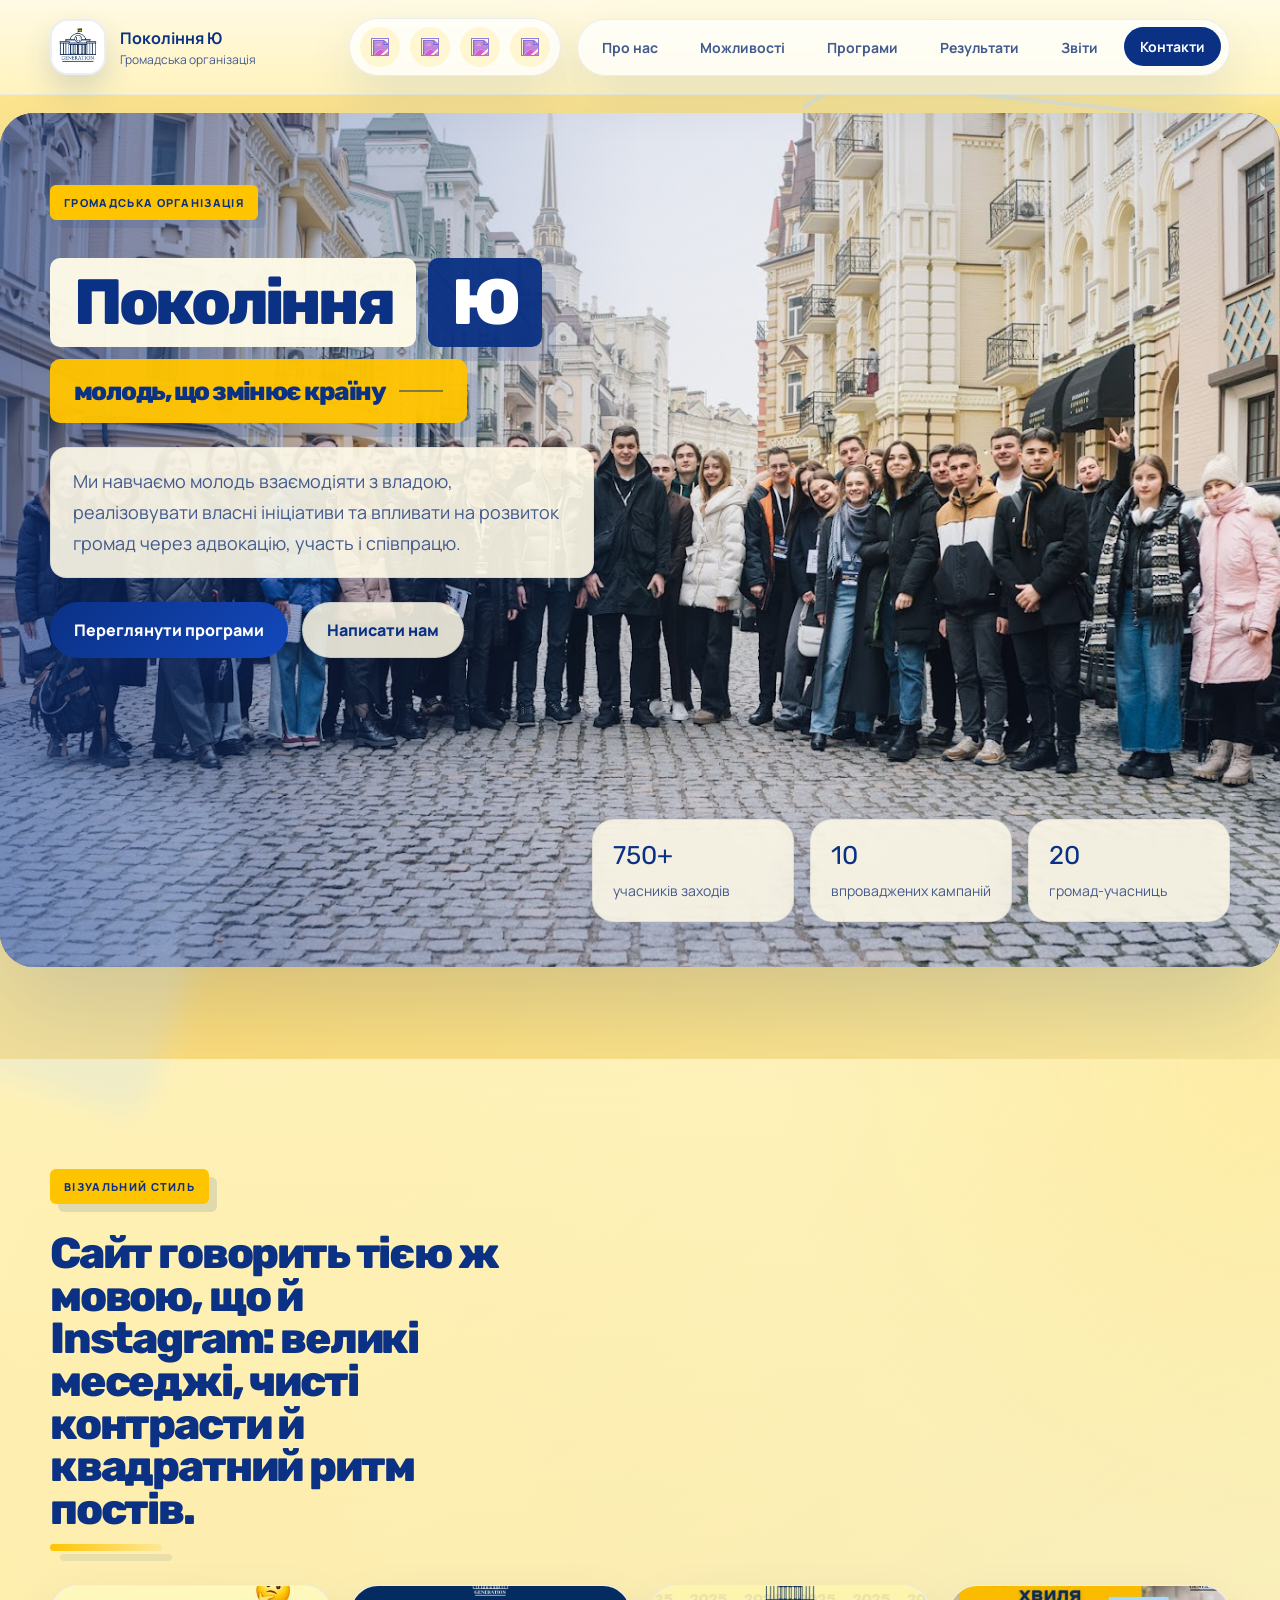
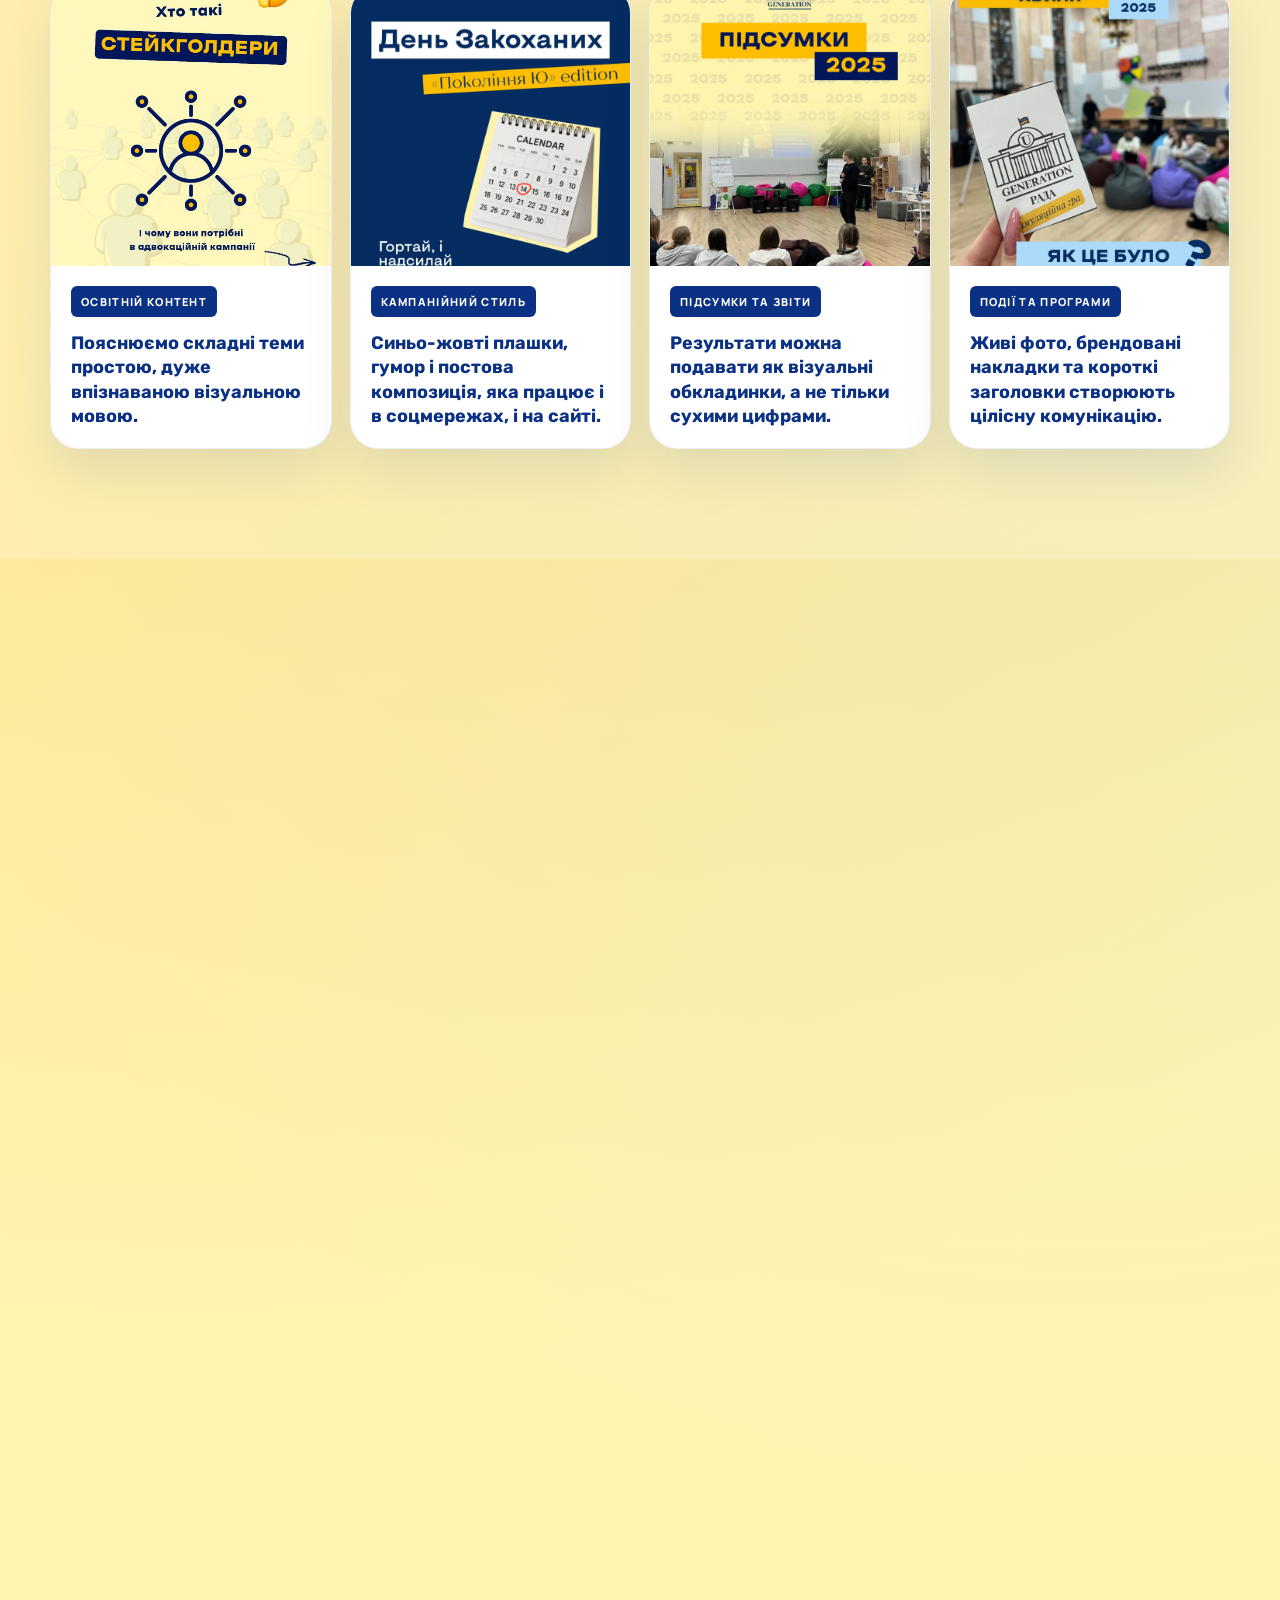
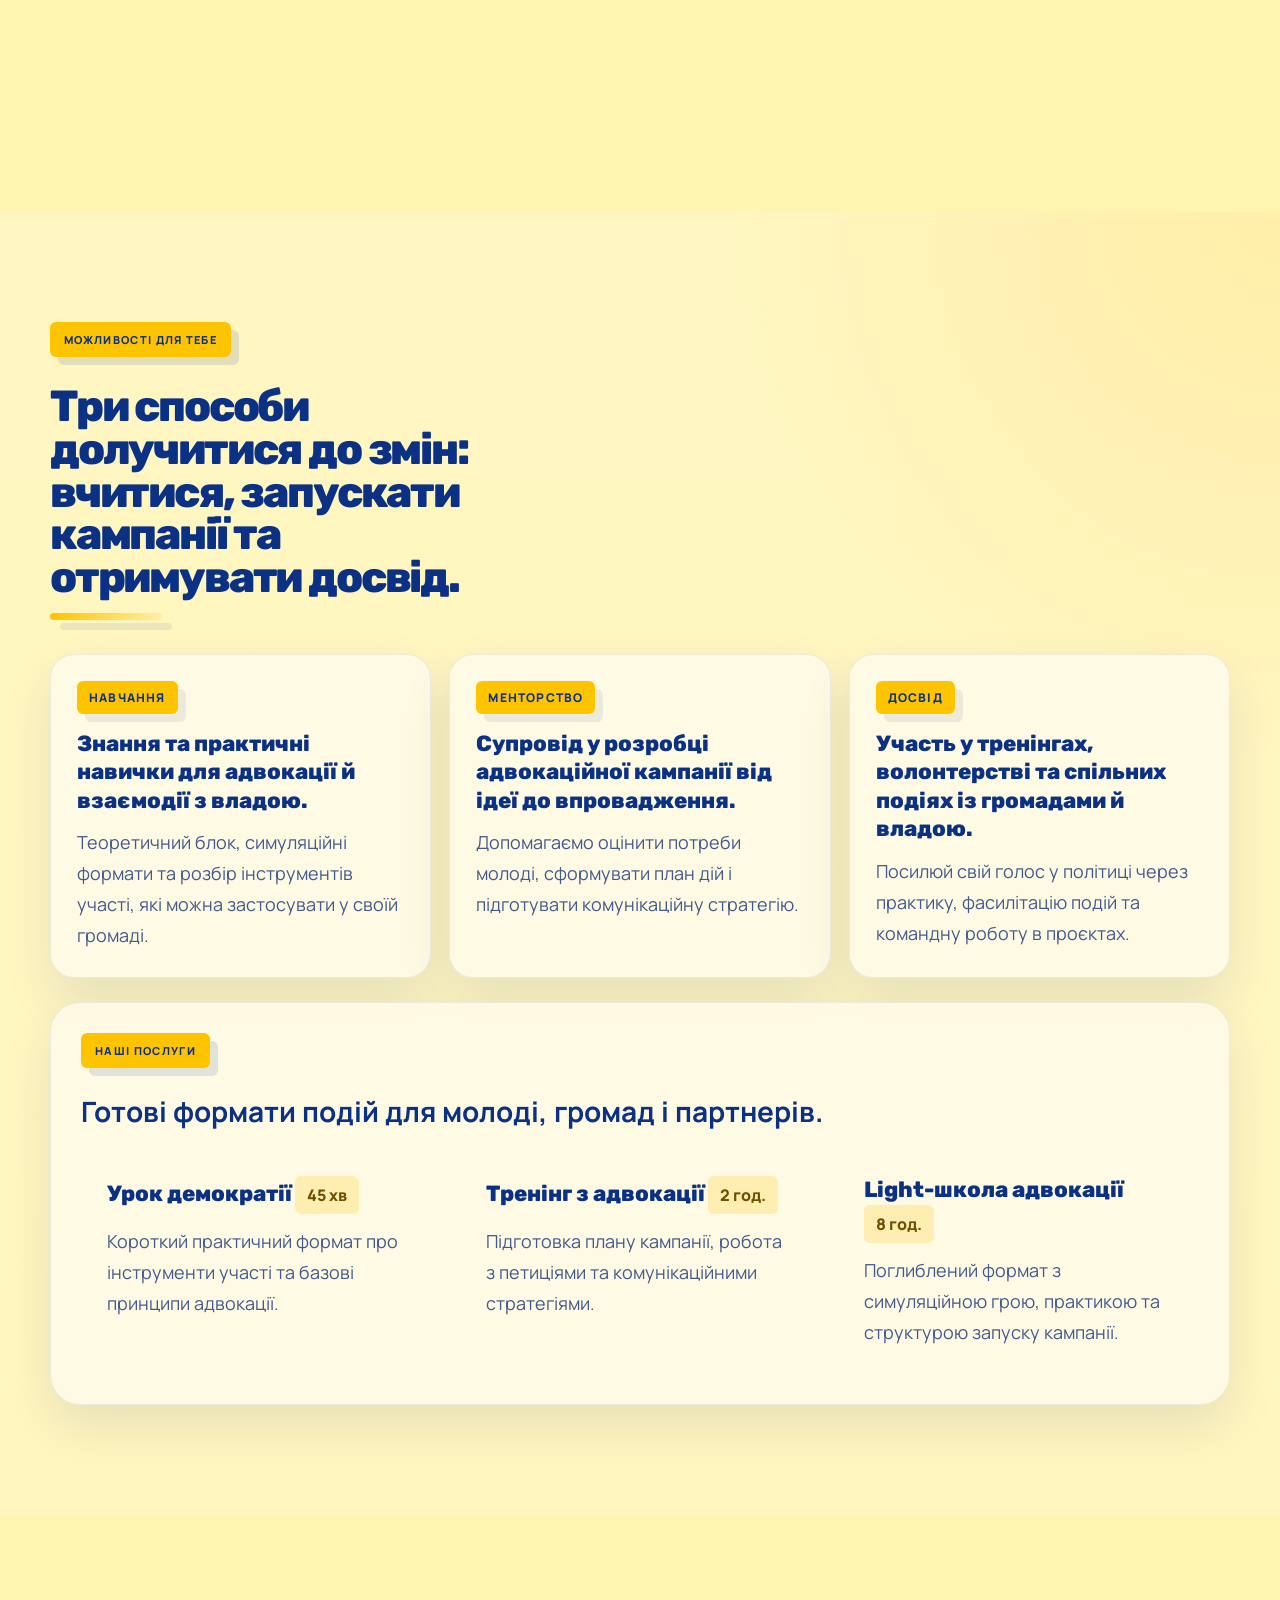
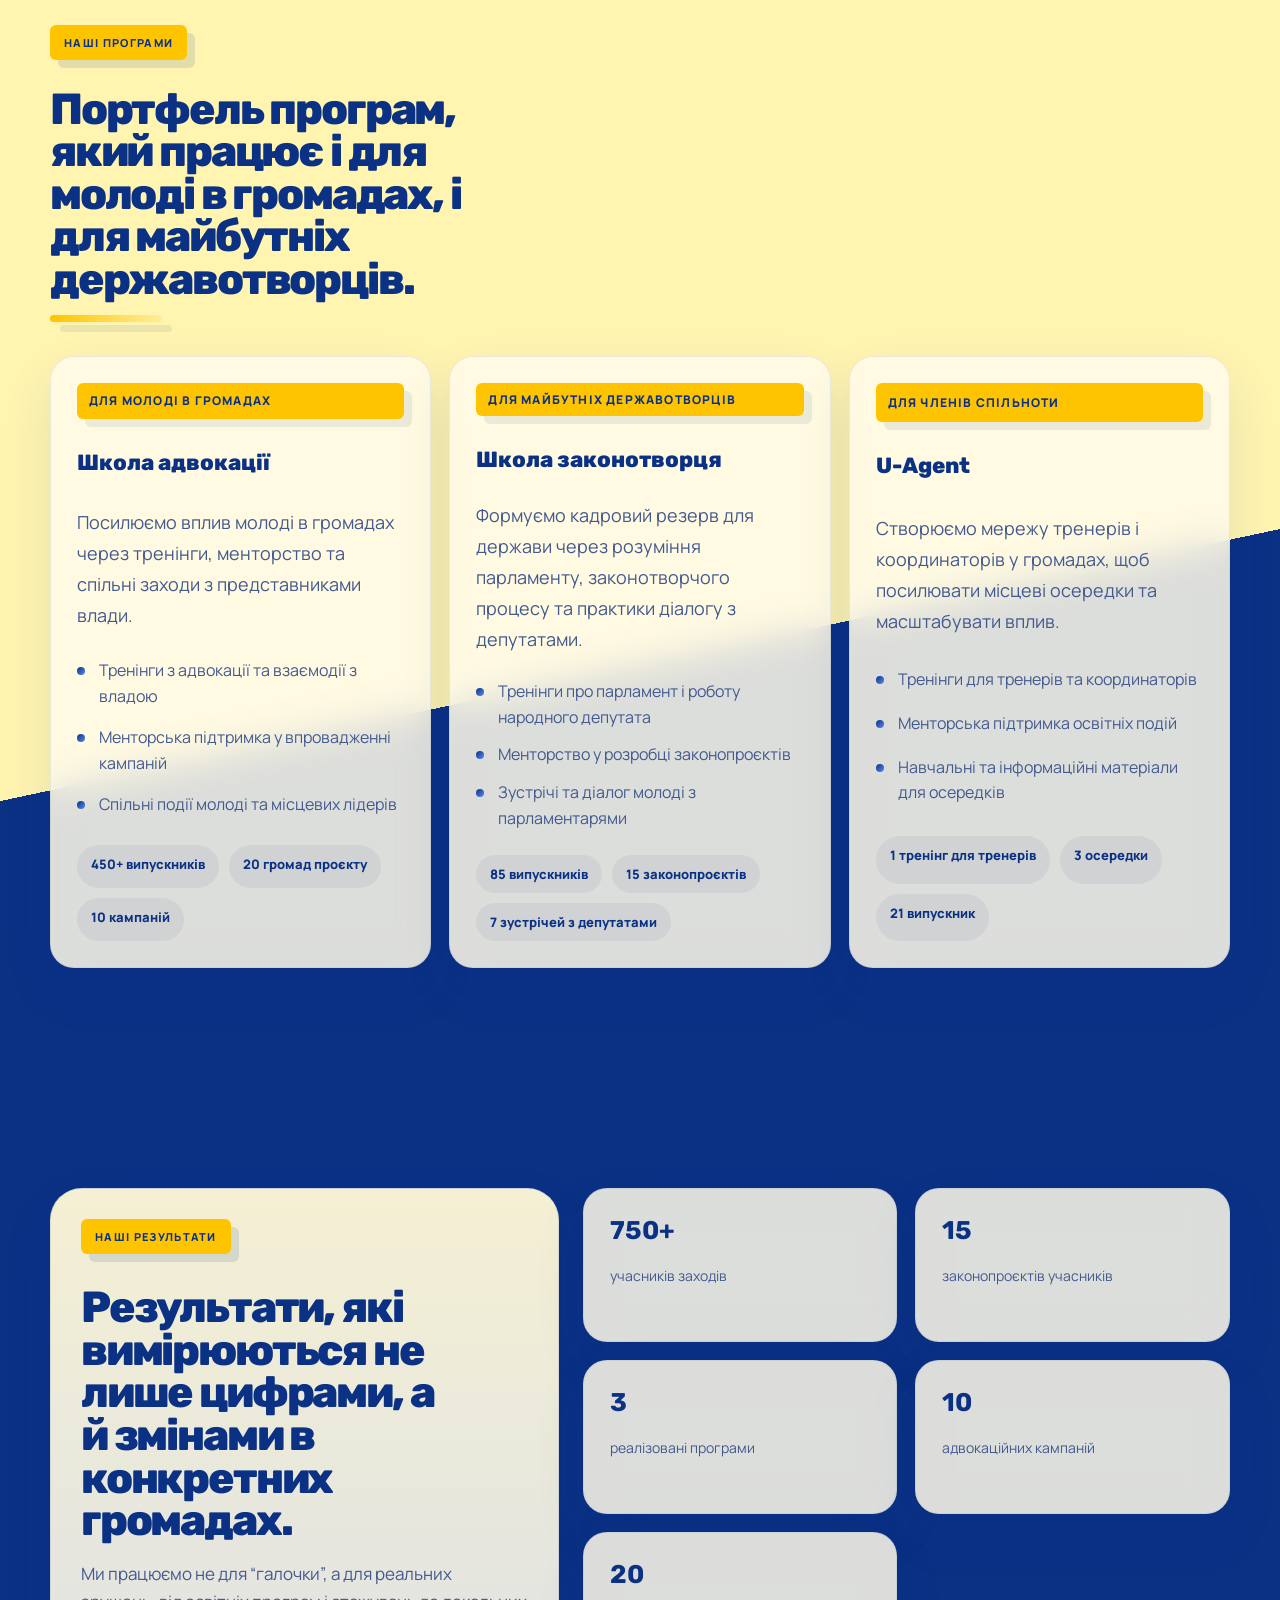
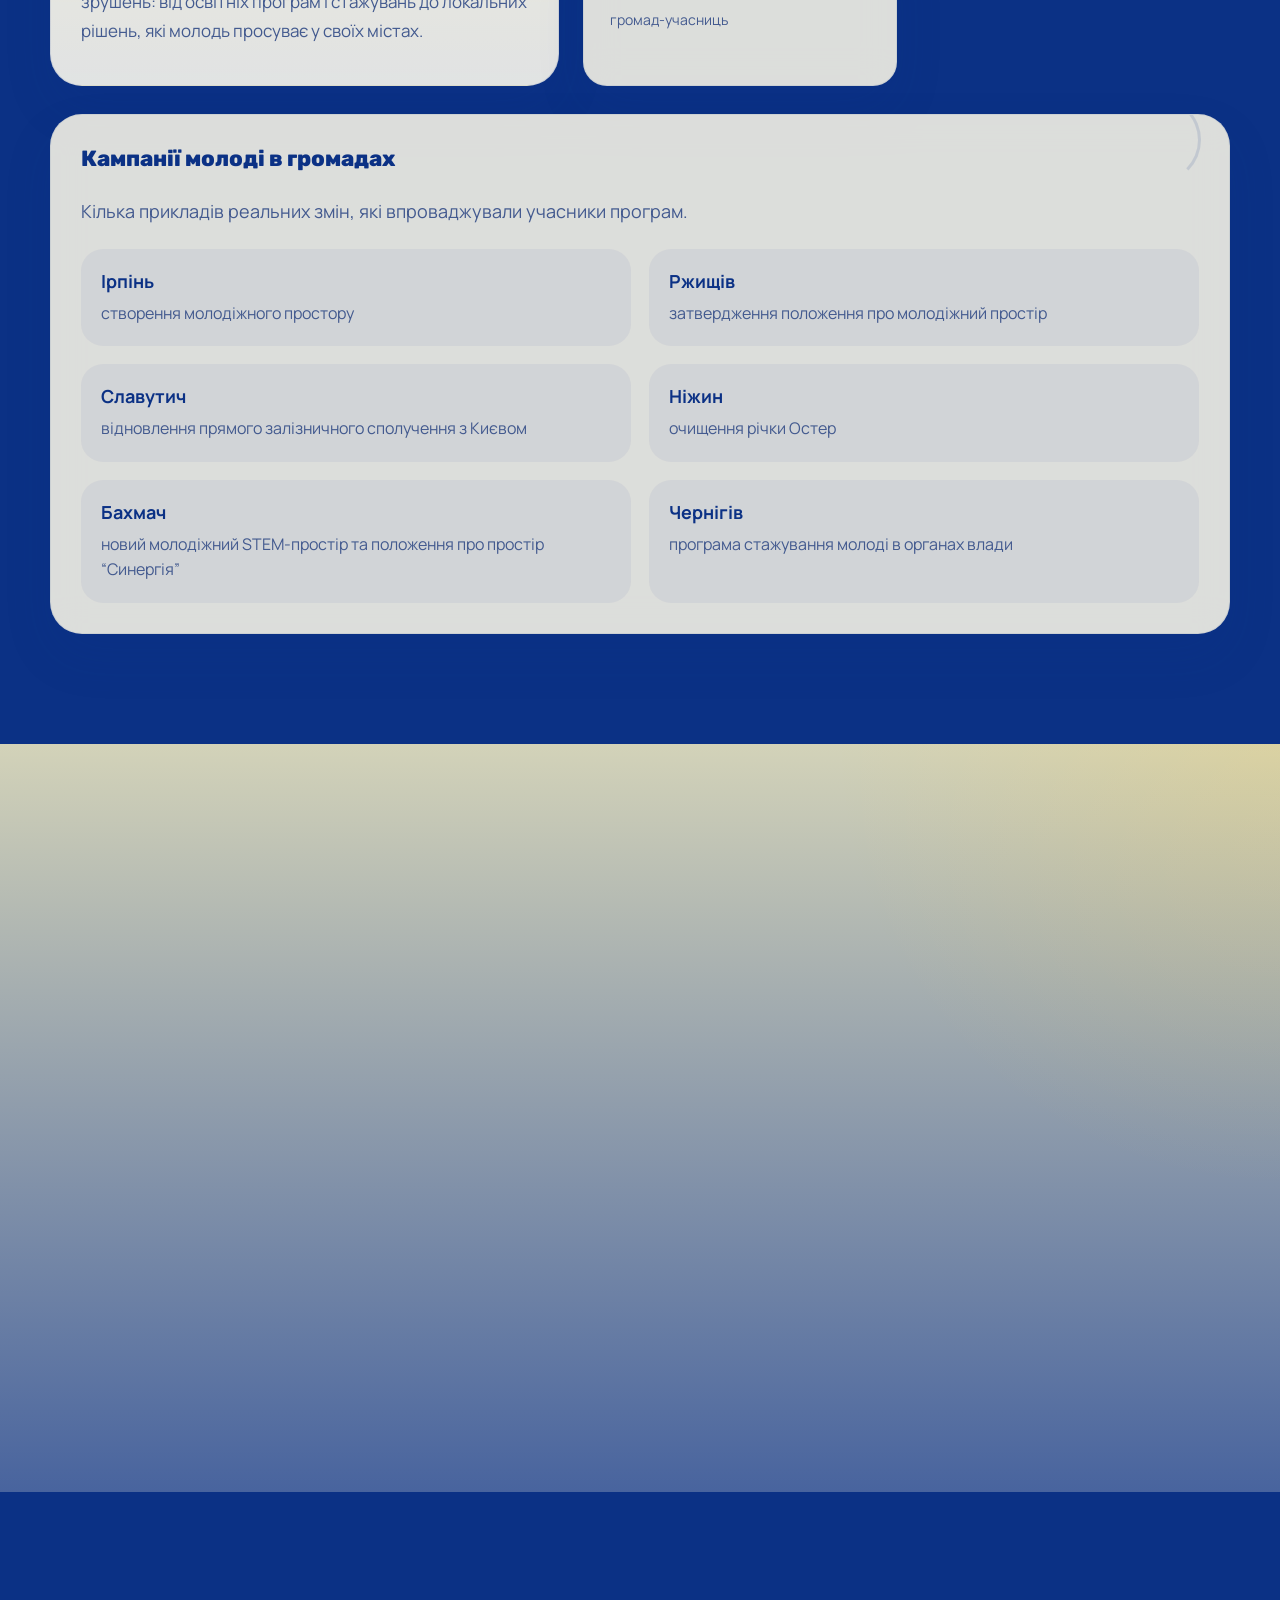
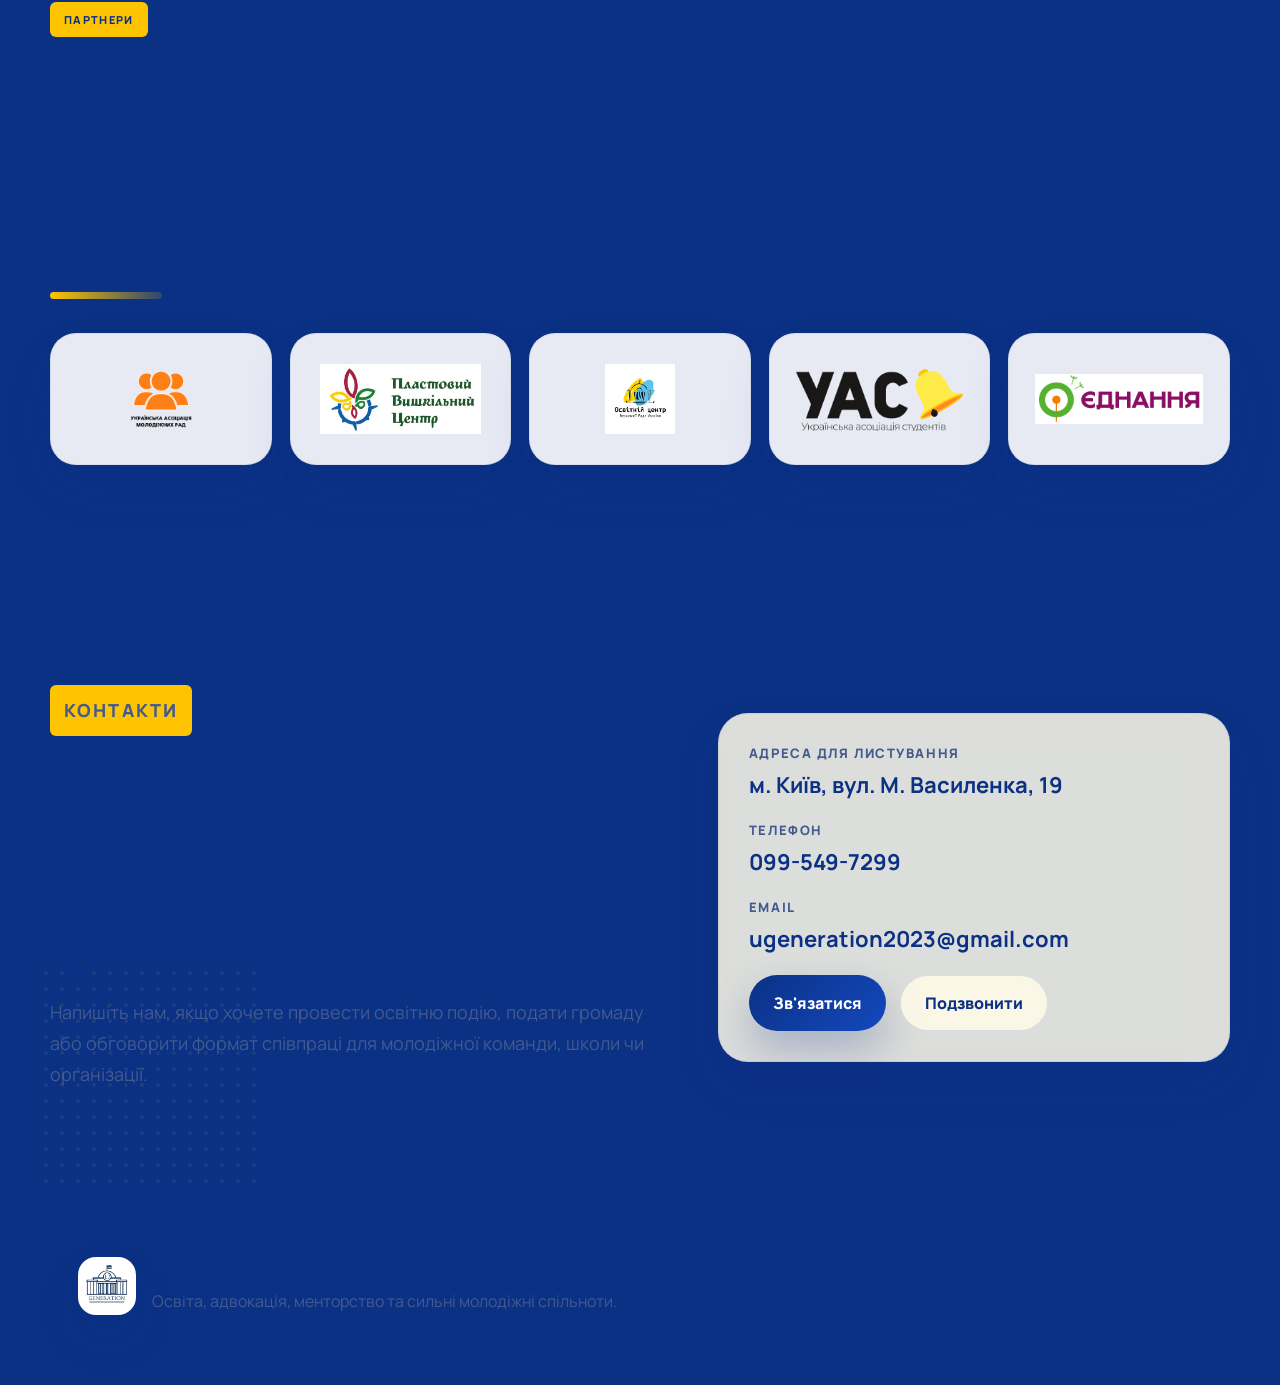
==== commit dcfc897a: "Fix Bot text" ====
--- a/index.html
+++ b/index.html
@@ -339,12 +339,16 @@
 
       <section class="section results-section" id="results">
         <div class="container">
-          <div class="section-heading reveal">
-            <p class="eyebrow">Наші результати</p>
-            <h2 class="section-title">Результати, які вимірюються не лише цифрами, а й змінами в конкретних громадах.</h2>
-          </div>
-
-          <div class="results-layout">
+          <div class="results-top">
+            <div class="results-intro reveal">
+              <p class="eyebrow">Наші результати</p>
+              <h2 class="section-title">Результати, які вимірюються не лише цифрами, а й змінами в конкретних громадах.</h2>
+              <p>
+                Ми працюємо не для “галочки”, а для реальних зрушень: від освітніх програм і
+                стажувань до локальних рішень, які молодь просуває у своїх містах.
+              </p>
+            </div>
+
             <div class="stats-grid">
               <article class="stat-card reveal">
                 <strong>750+</strong>
@@ -367,21 +371,21 @@
                 <span>громад-учасниць</span>
               </article>
             </div>
-
-            <div class="campaigns-card reveal">
-              <div class="campaigns-head">
-                <h3>Кампанії молоді в громадах</h3>
-                <p>Кілька прикладів реальних змін, які впроваджували учасники програм.</p>
-              </div>
-
-              <div class="campaign-grid">
-                <article><strong>Ірпінь</strong><span>створення молодіжного простору</span></article>
-                <article><strong>Ржищів</strong><span>затвердження положення про молодіжний простір</span></article>
-                <article><strong>Славутич</strong><span>відновлення прямого залізничного сполучення з Києвом</span></article>
-                <article><strong>Ніжин</strong><span>очищення річки Остер</span></article>
-                <article><strong>Бахмач</strong><span>новий молодіжний STEM-простір та положення про простір “Синергія”</span></article>
-                <article><strong>Чернігів</strong><span>програма стажування молоді в органах влади</span></article>
-              </div>
+          </div>
+
+          <div class="campaigns-card reveal">
+            <div class="campaigns-head">
+              <h3>Кампанії молоді в громадах</h3>
+              <p>Кілька прикладів реальних змін, які впроваджували учасники програм.</p>
+            </div>
+
+            <div class="campaign-grid">
+              <article><strong>Ірпінь</strong><span>створення молодіжного простору</span></article>
+              <article><strong>Ржищів</strong><span>затвердження положення про молодіжний простір</span></article>
+              <article><strong>Славутич</strong><span>відновлення прямого залізничного сполучення з Києвом</span></article>
+              <article><strong>Ніжин</strong><span>очищення річки Остер</span></article>
+              <article><strong>Бахмач</strong><span>новий молодіжний STEM-простір та положення про простір “Синергія”</span></article>
+              <article><strong>Чернігів</strong><span>програма стажування молоді в органах влади</span></article>
             </div>
           </div>
         </div>
--- a/styles.css
+++ b/styles.css
@@ -939,6 +939,41 @@
   align-items: stretch;
 }
 
+.results-section .container {
+  display: grid;
+  gap: 28px;
+}
+
+.results-top {
+  display: grid;
+  grid-template-columns: minmax(280px, 0.88fr) minmax(0, 1.12fr);
+  gap: 24px;
+  align-items: start;
+}
+
+.results-intro {
+  display: grid;
+  gap: 18px;
+  align-content: start;
+  min-height: 100%;
+  padding: 30px;
+  border-radius: 32px;
+  background: linear-gradient(180deg, rgba(255, 248, 214, 0.96), rgba(255, 252, 240, 0.88));
+  border: 1px solid rgba(11, 49, 133, 0.1);
+  box-shadow: var(--shadow-soft);
+}
+
+.results-intro .section-title {
+  max-width: 12ch;
+}
+
+.results-intro p:last-child {
+  margin: 0;
+  color: var(--muted);
+  font-size: 17px;
+  line-height: 1.68;
+}
+
 .stats-grid {
   grid-template-columns: repeat(2, minmax(0, 1fr));
   align-self: start;
@@ -1172,7 +1207,8 @@
 @media (max-width: 1100px) {
   .split-section,
   .contact-grid,
-  .results-layout {
+  .results-layout,
+  .results-top {
     grid-template-columns: 1fr;
   }
 
@@ -1182,6 +1218,10 @@
 
   .hero-copy {
     max-width: min(720px, 100%);
+  }
+
+  .results-intro .section-title {
+    max-width: 100%;
   }
 
   .atmosphere-line-one {
@@ -1297,6 +1337,10 @@
     max-width: 100%;
   }
 
+  .results-intro {
+    padding: 26px;
+  }
+
   .hero-stats-overlay {
     margin-left: 0;
   }
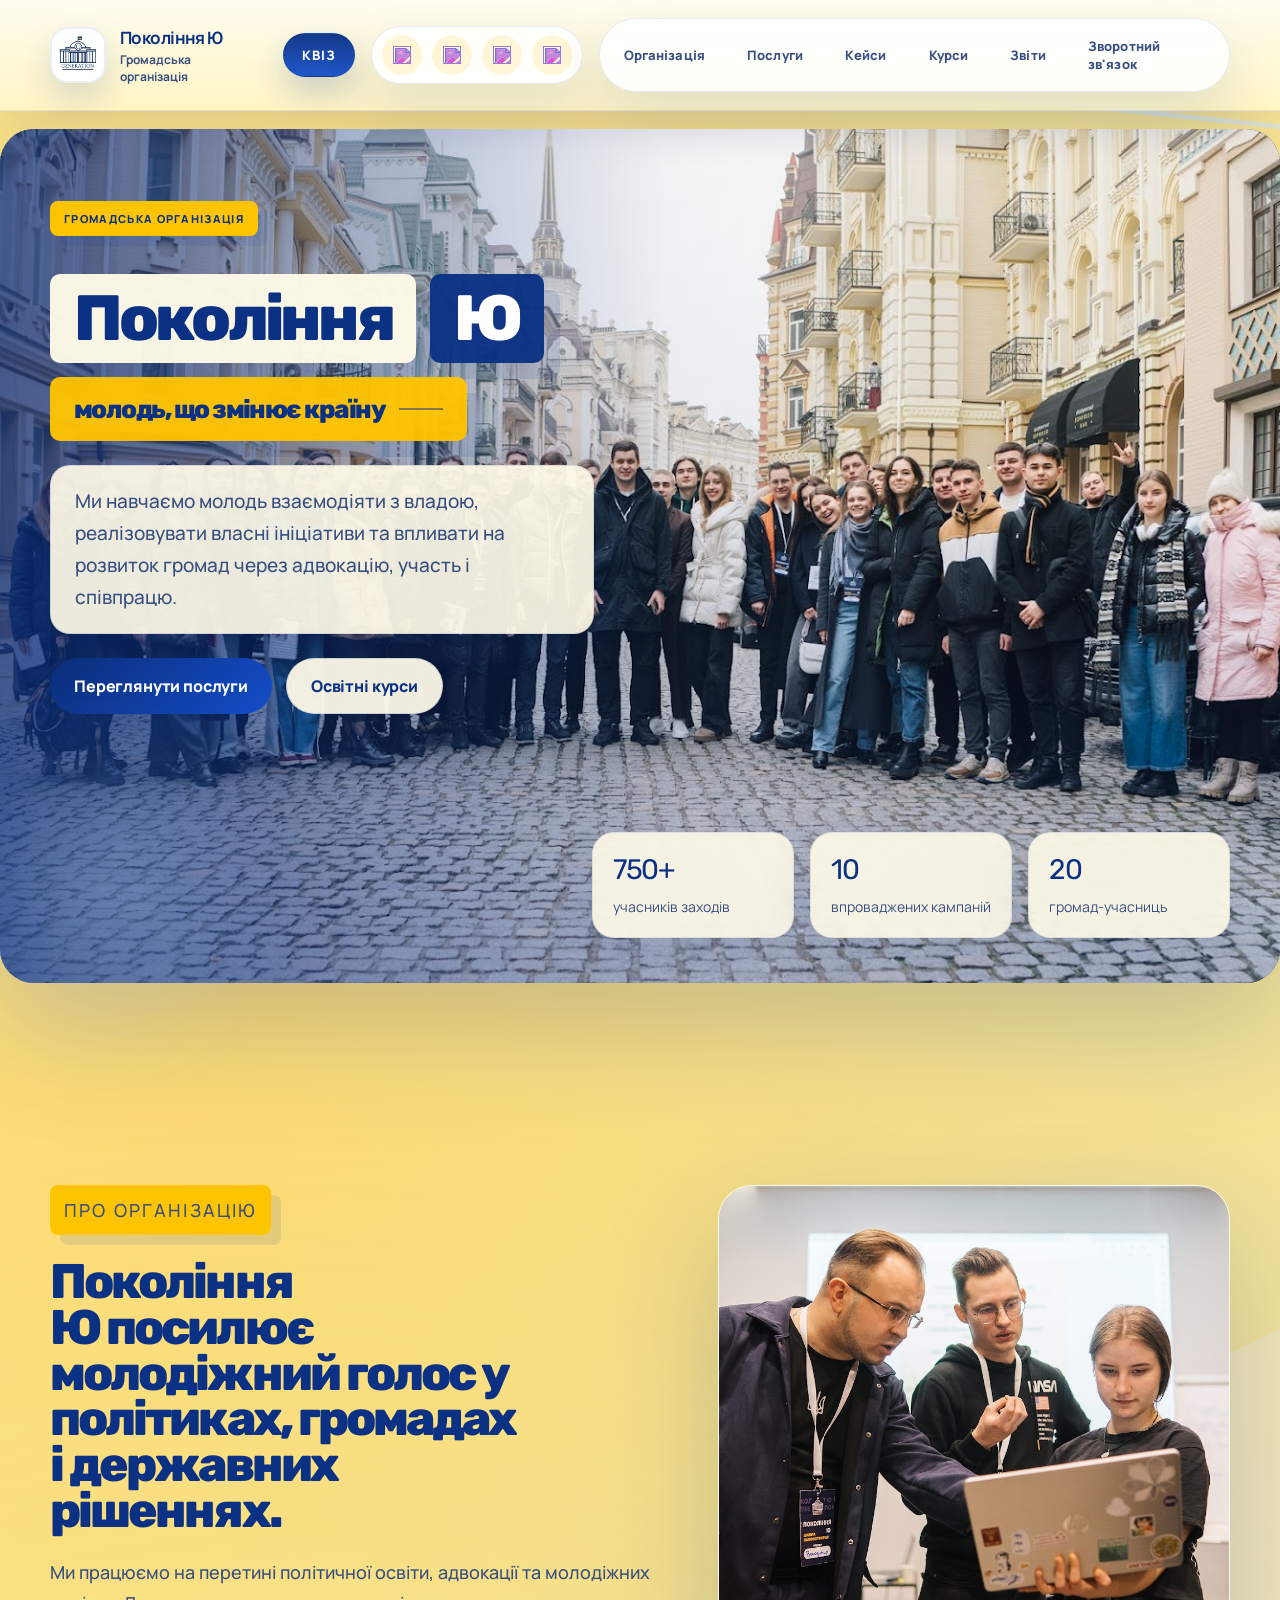
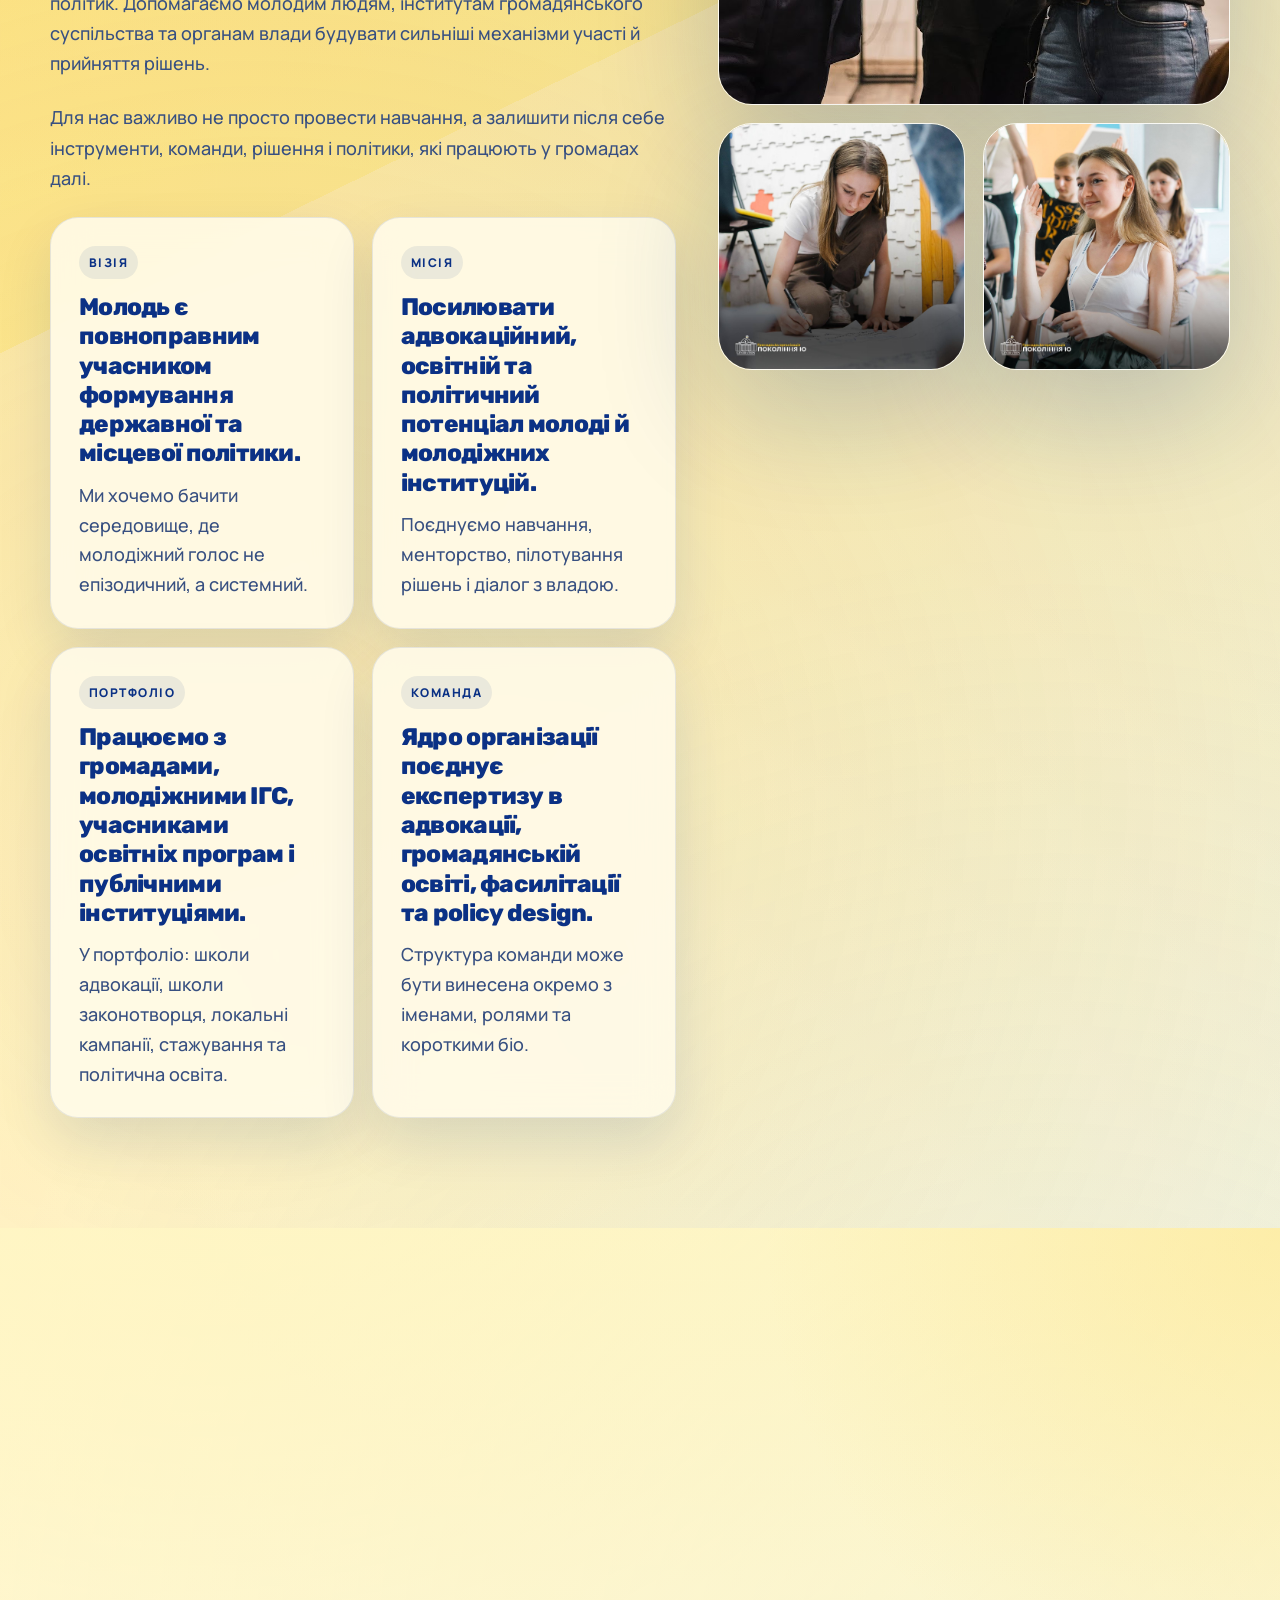
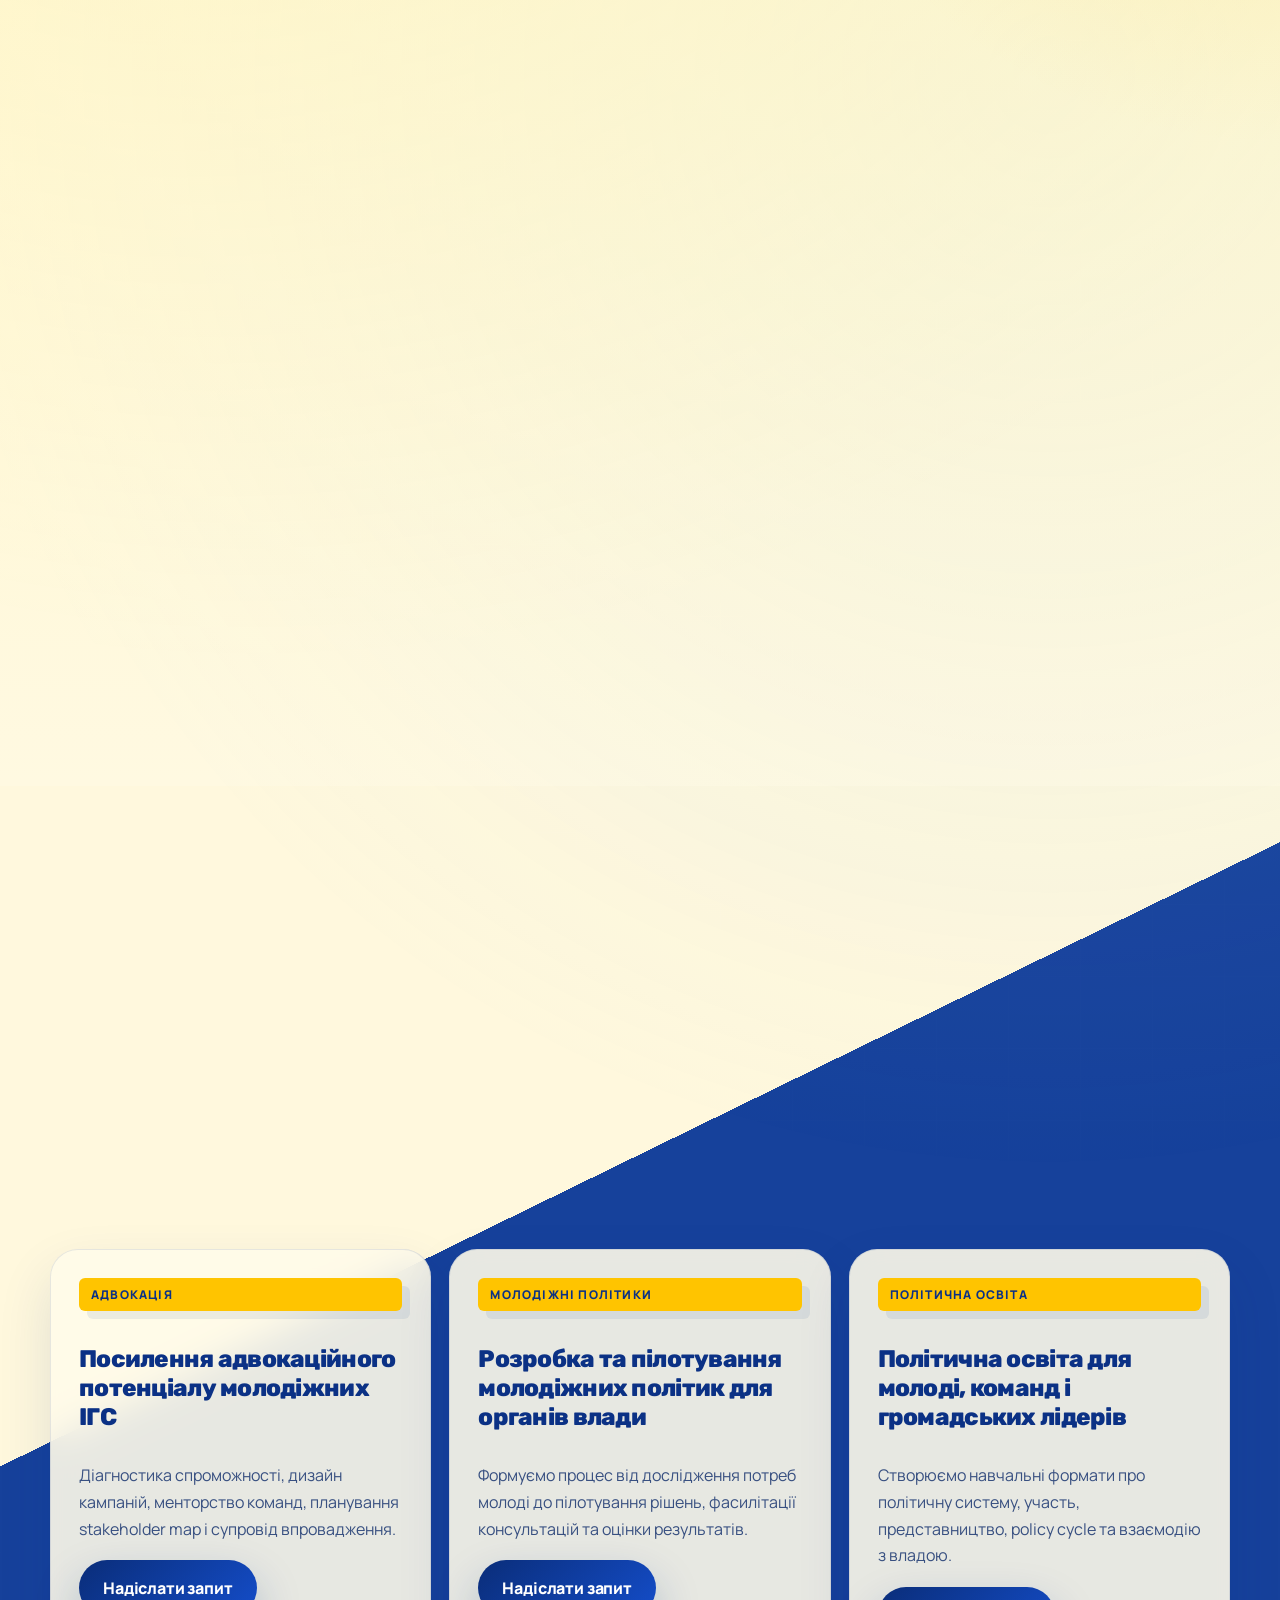
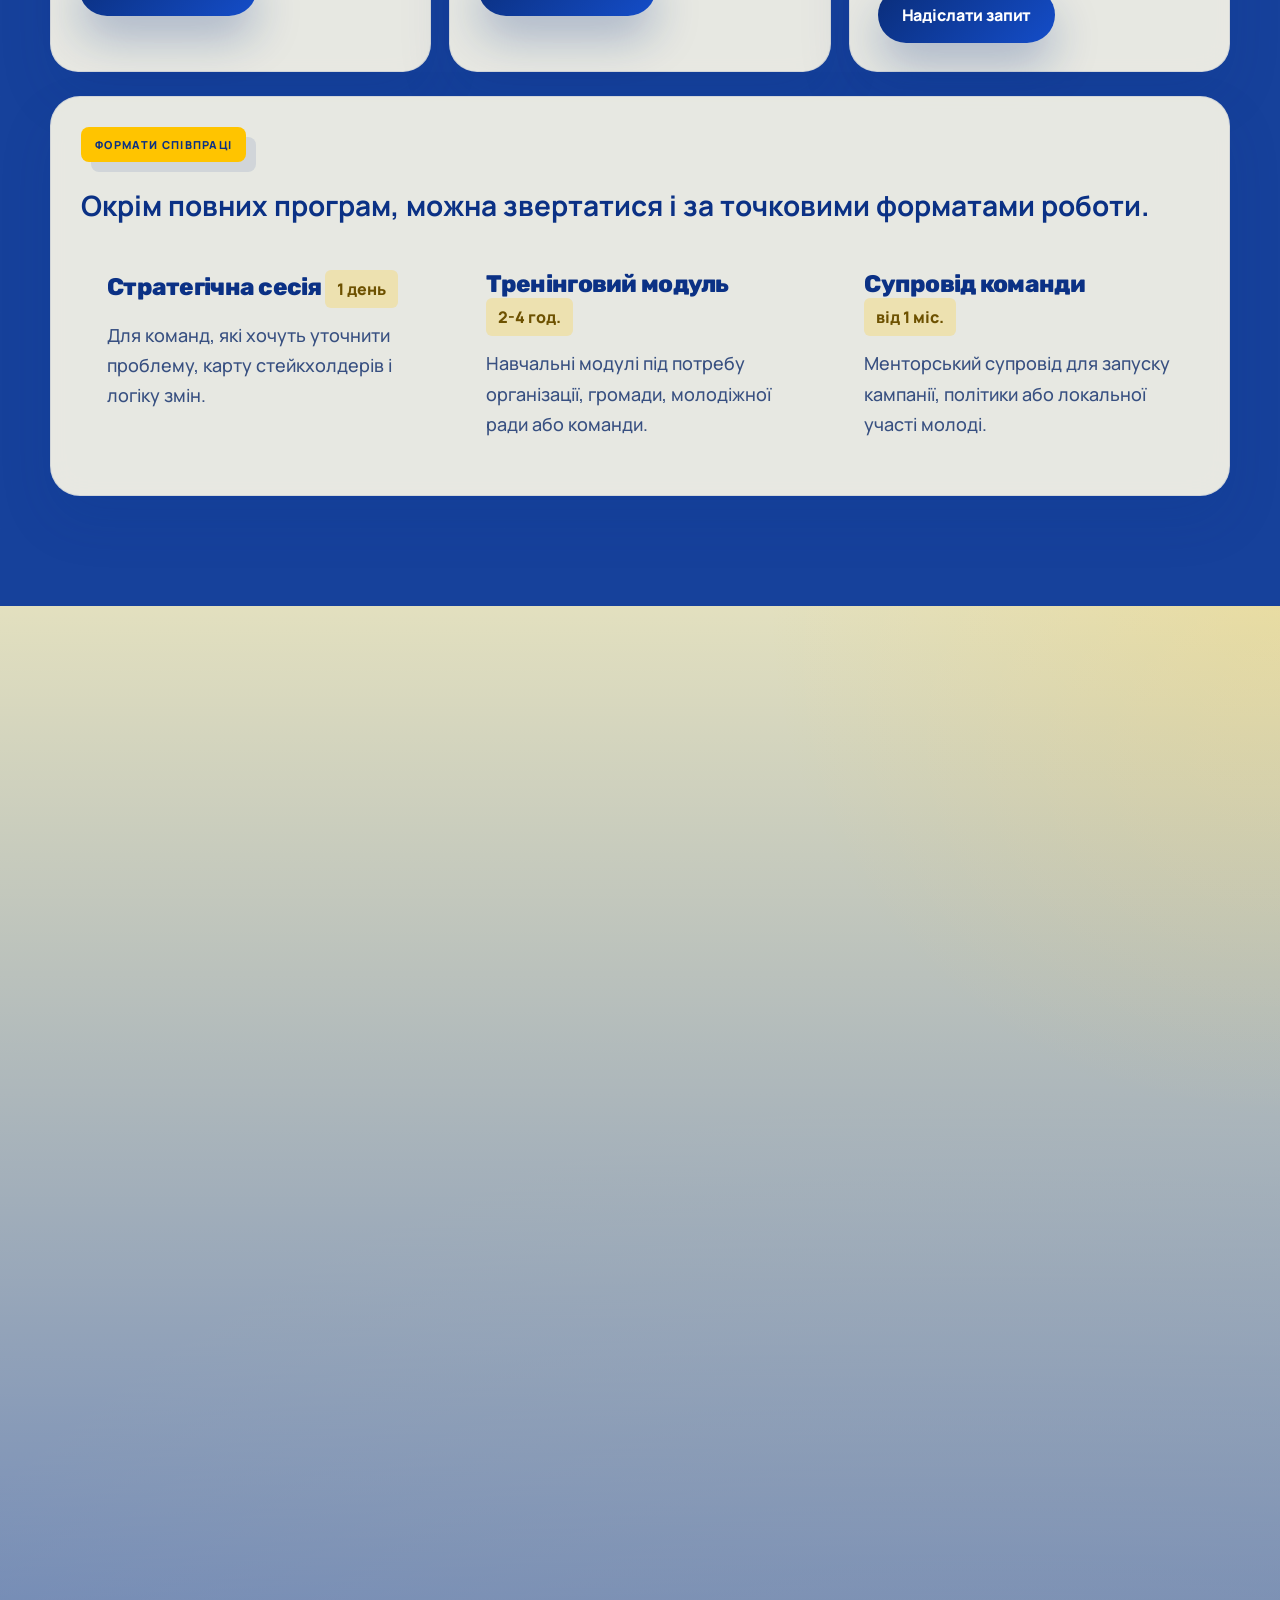
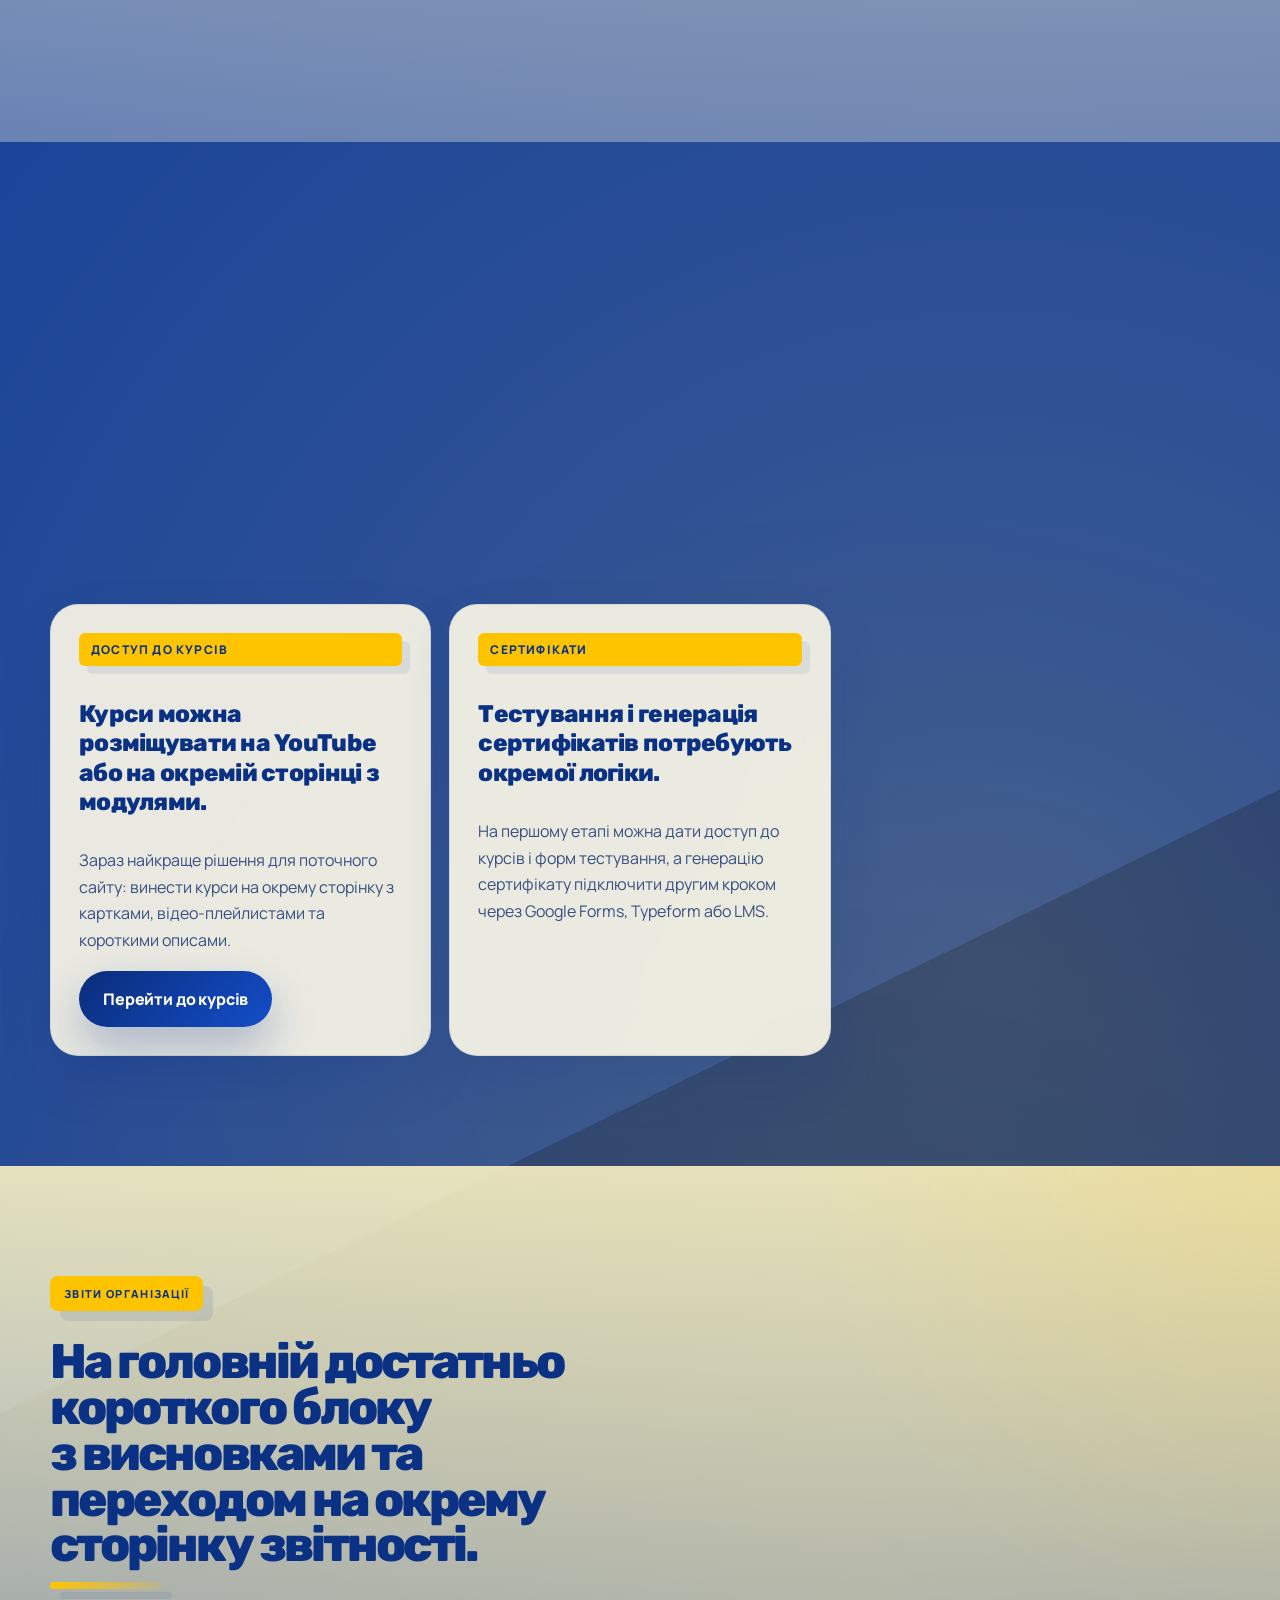
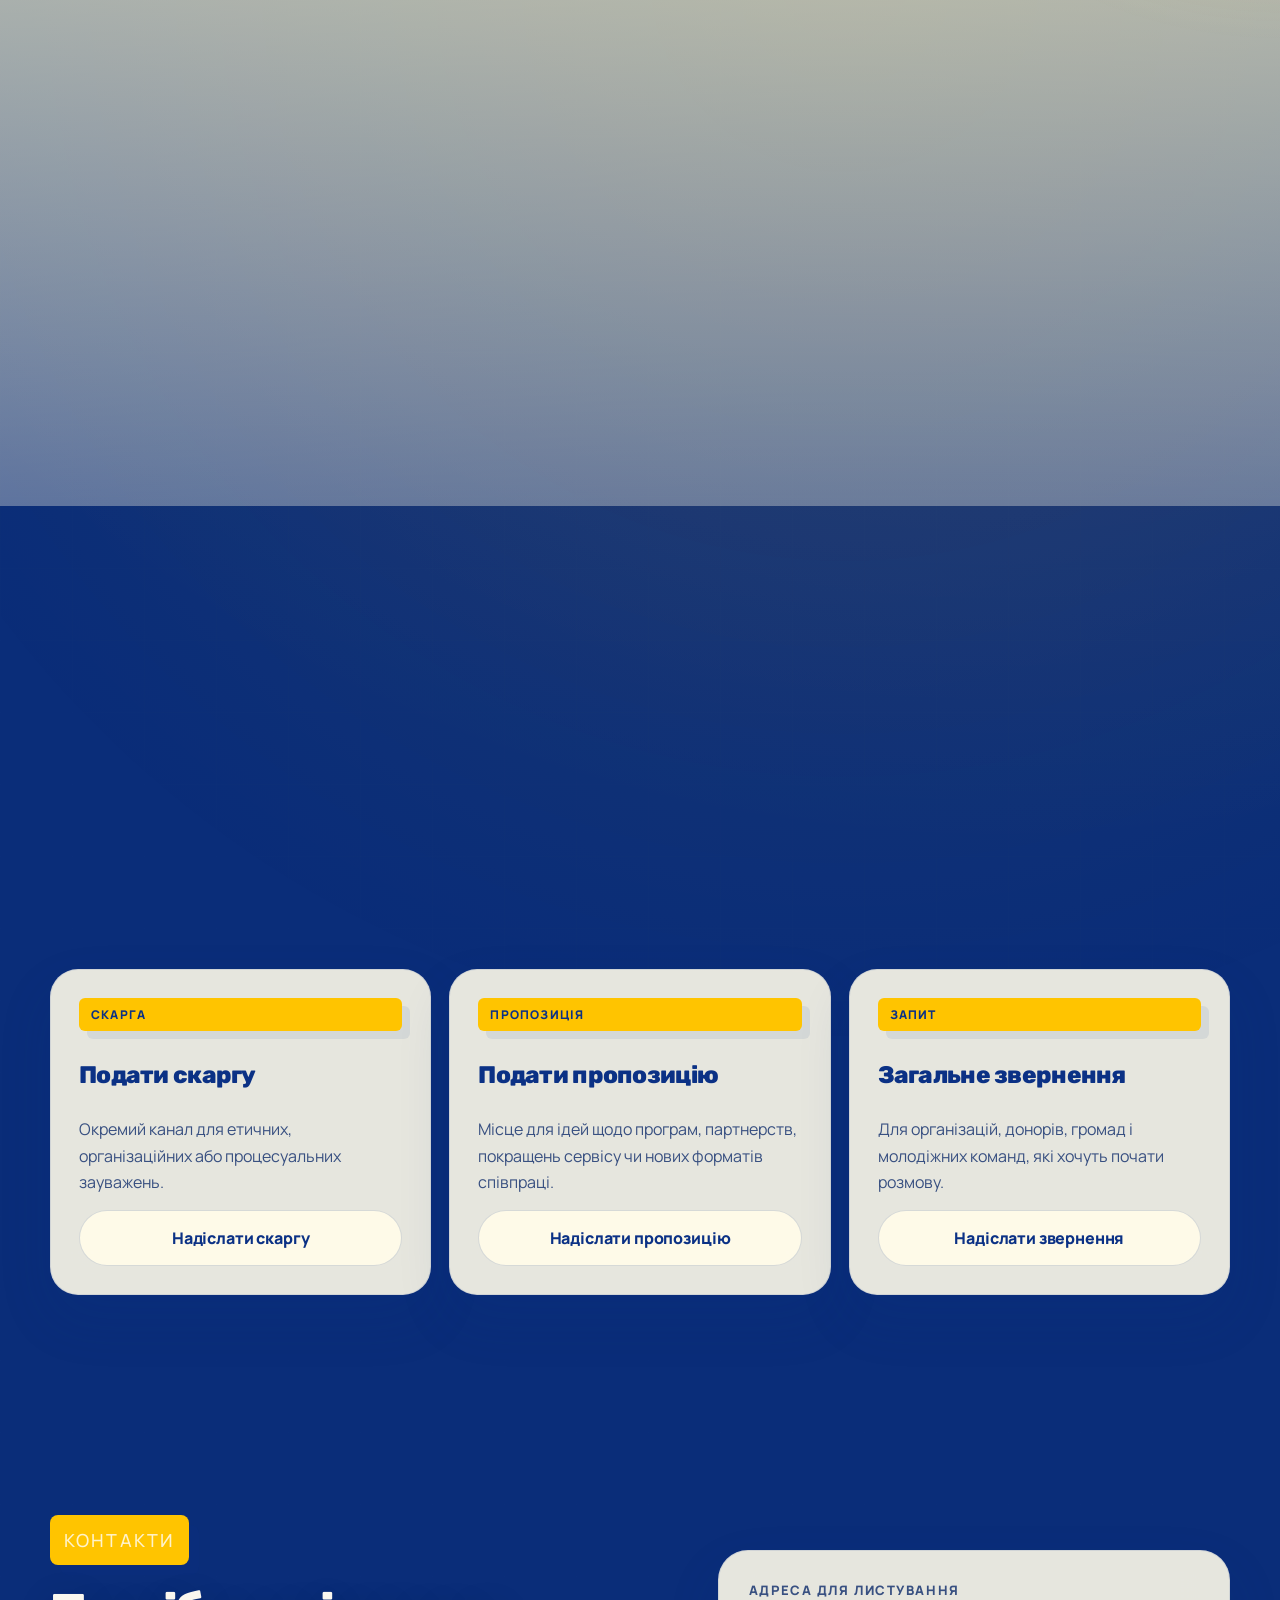
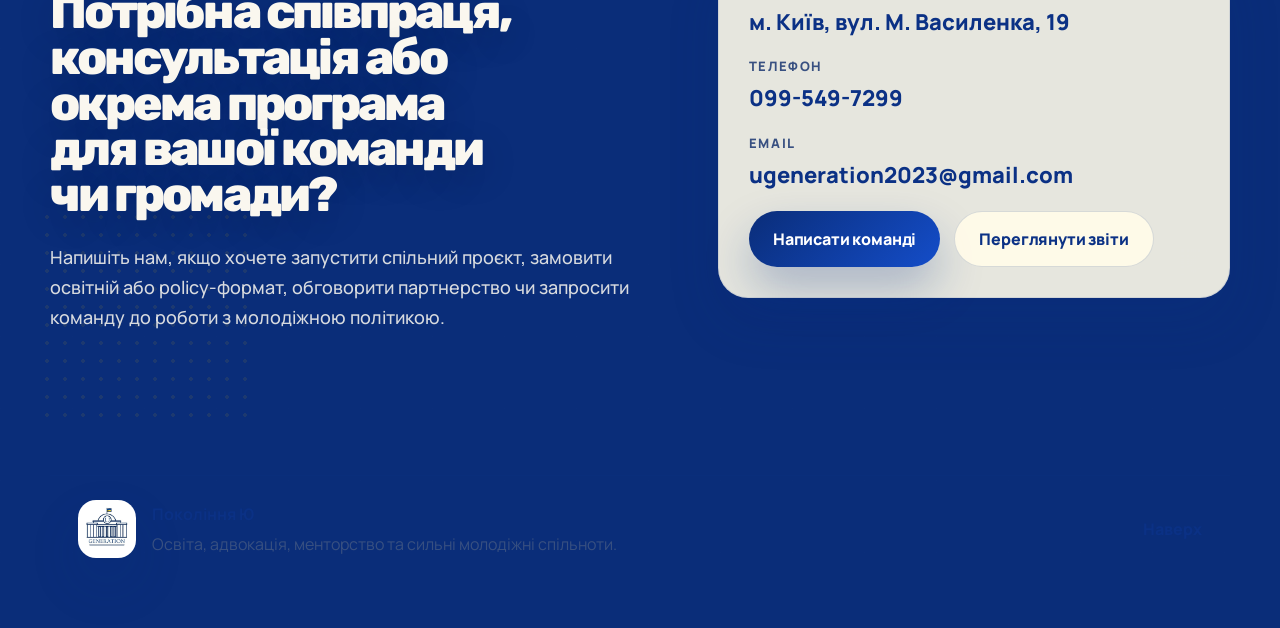
==== commit d402d208: "Великий патч" ====
--- a/index.html
+++ b/index.html
@@ -17,7 +17,7 @@
   <link rel="icon" type="image/svg+xml" href="./assets/favicon-yu.svg">
   <link rel="stylesheet" href="./styles.css">
 </head>
-<body>
+<body data-content-page="site">
   <div class="page-shell">
     <div class="page-atmosphere" aria-hidden="true">
       <span class="atmosphere-line atmosphere-line-one"></span>
@@ -33,12 +33,13 @@
             <img src="./assets/logo-instagram.jpg" alt="Логотип Покоління Ю">
           </span>
           <span class="brand-text">
-            <strong>Покоління Ю</strong>
-            <span>Громадська організація</span>
+            <strong data-content="siteName">Покоління Ю</strong>
+            <span data-content="siteSubtitle">Громадська організація</span>
           </span>
         </a>
 
         <div class="header-actions">
+          <button class="quiz-launch" type="button" data-quiz-open aria-controls="quiz-flyout" aria-expanded="false">Квіз</button>
           <div class="social-links" aria-label="Соціальні мережі">
             <a class="social-link" href="https://www.instagram.com/ugeneration.ua" target="_blank" rel="noreferrer" aria-label="Instagram">
               <img src="https://cdnjs.cloudflare.com/ajax/libs/simple-icons/15.16.0/instagram.svg" alt="">
@@ -60,12 +61,12 @@
           </button>
 
           <nav class="site-nav" id="site-nav" aria-label="Основна навігація">
-            <a href="#about">Про нас</a>
-            <a href="#opportunities">Можливості</a>
-            <a href="#programs">Програми</a>
-            <a href="#results">Результати</a>
-            <a href="#finance">Звіти</a>
-            <a href="#contact">Контакти</a>
+            <a href="#about">Організація</a>
+            <a href="#services">Послуги</a>
+            <a href="#portfolio">Кейси</a>
+            <a href="#courses">Курси</a>
+            <a href="#reports-summary">Звіти</a>
+            <a href="#feedback">Зворотний зв'язок</a>
           </nav>
         </div>
       </div>
@@ -82,20 +83,20 @@
 
           <div class="hero-overlay container">
             <div class="hero-copy">
-              <p class="eyebrow">Громадська організація</p>
+              <p class="eyebrow" data-content="hero.eyebrow">Громадська організація</p>
               <div class="hero-title-stack">
-                <span class="hero-title-band hero-title-band-light">Покоління</span>
-                <span class="hero-title-band hero-title-band-dark">Ю</span>
-                <span class="hero-title-band hero-title-band-accent">молодь, що змінює країну</span>
-              </div>
-              <p class="hero-lead hero-lead-overlay">
+                <span class="hero-title-band hero-title-band-light" data-content="hero.titlePrimary">Покоління</span>
+                <span class="hero-title-band hero-title-band-dark" data-content="hero.titleAccent">Ю</span>
+                <span class="hero-title-band hero-title-band-accent" data-content="hero.titleSecondary">молодь, що змінює країну</span>
+              </div>
+              <p class="hero-lead hero-lead-overlay" data-content="hero.lead">
                 Ми навчаємо молодь взаємодіяти з владою, реалізовувати власні ініціативи та
                 впливати на розвиток громад через адвокацію, участь і співпрацю.
               </p>
 
               <div class="hero-actions">
-                <a class="button button-primary" href="#programs">Переглянути програми</a>
-                <a class="button button-secondary" href="mailto:ugeneration2023@gmail.com">Написати нам</a>
+                <a class="button button-primary" href="#services" data-content="hero.primaryCtaLabel" data-content-attr="href:hero.primaryCtaHref">Переглянути послуги</a>
+                <a class="button button-secondary" href="./courses.html" data-content="hero.secondaryCtaLabel" data-content-attr="href:hero.secondaryCtaHref">Освітні курси</a>
               </div>
             </div>
 
@@ -117,87 +118,41 @@
         </div>
       </section>
 
-      <section class="section brand-feed section-tint" id="visual-style">
-        <div class="container">
-          <div class="section-heading reveal">
-            <p class="eyebrow">Візуальний стиль</p>
-            <h2 class="section-title">Сайт говорить тією ж мовою, що й Instagram: великі меседжі, чисті контрасти й квадратний ритм постів.</h2>
-          </div>
-
-          <div class="feed-grid">
-            <article class="feed-card reveal">
-              <div class="feed-media">
-                <img src="./assets/post-stakeholders.jpg" alt="Фірмовий інформаційний пост Покоління Ю">
-              </div>
-              <div class="feed-caption">
-                <span class="feed-label">Освітній контент</span>
-                <strong>Пояснюємо складні теми простою, дуже впізнаваною візуальною мовою.</strong>
-              </div>
-            </article>
-
-            <article class="feed-card reveal feed-card-accent">
-              <div class="feed-media">
-                <img src="./assets/post-valentines.webp" alt="Креативний пост Покоління Ю">
-              </div>
-              <div class="feed-caption">
-                <span class="feed-label">Кампанійний стиль</span>
-                <strong>Синьо-жовті плашки, гумор і постова композиція, яка працює і в соцмережах, і на сайті.</strong>
-              </div>
-            </article>
-
-            <article class="feed-card reveal">
-              <div class="feed-media">
-                <img src="./assets/post-results-2025.webp" alt="Пост з підсумками року">
-              </div>
-              <div class="feed-caption">
-                <span class="feed-label">Підсумки та звіти</span>
-                <strong>Результати можна подавати як візуальні обкладинки, а не тільки сухими цифрами.</strong>
-              </div>
-            </article>
-
-            <article class="feed-card reveal">
-              <div class="feed-media">
-                <img src="./assets/post-wave-2025.webp" alt="Пост про адвокаційну хвилю">
-              </div>
-              <div class="feed-caption">
-                <span class="feed-label">Події та програми</span>
-                <strong>Живі фото, брендовані накладки та короткі заголовки створюють цілісну комунікацію.</strong>
-              </div>
-            </article>
-          </div>
-        </div>
-      </section>
-
       <section class="section" id="about">
         <div class="container split-section">
           <div class="section-copy reveal">
-            <p class="eyebrow">Про нас</p>
-            <h2 class="section-title">Покоління Ю посилює голос молоді на місцевому та національному рівнях.</h2>
-            <p>
-              Наша мета — допомогти молодим людям зрозуміти, як працює держава, і дати їм
-              інструменти для впливу: від першого тренінгу до власної адвокаційної кампанії.
+            <p class="eyebrow" data-content="about.eyebrow">Про організацію</p>
+            <h2 class="section-title" data-content="about.title">Покоління Ю посилює молодіжний голос у політиках, громадах і державних рішеннях.</h2>
+            <p data-content="about.paragraphs.0">
+              Ми працюємо на перетині політичної освіти, адвокації та молодіжних політик.
+              Допомагаємо молодим людям, інститутам громадянського суспільства та органам влади
+              будувати сильніші механізми участі й прийняття рішень.
             </p>
-            <p>
-              Освітні заходи, менторство та підтримка в реалізації ідей створюють простір, у якому
-              молодь не просто вчиться, а отримує досвід реальних змін.
+            <p data-content="about.paragraphs.1">
+              Для нас важливо не просто провести навчання, а залишити після себе інструменти,
+              команди, рішення і політики, які працюють у громадах далі.
             </p>
 
-            <div class="value-list">
-              <article class="mini-card">
-                <h3>Демократія</h3>
-                <p>Надаємо знання та інструменти, щоб молодь впливала на рішення у своїх громадах.</p>
-              </article>
-              <article class="mini-card">
-                <h3>Професіоналізм</h3>
-                <p>Підтримуємо ініціативи консультаціями, юридичною допомогою та експертною співпрацею.</p>
-              </article>
-              <article class="mini-card">
-                <h3>Інновації</h3>
-                <p>Використовуємо інтерактивні формати, симуляції та нові підходи до громадянської освіти.</p>
-              </article>
-              <article class="mini-card">
-                <h3>Толерантність</h3>
-                <p>Об'єднуємо людей різних поглядів, поважаючи цінності кожного учасника спільноти.</p>
+            <div class="org-grid">
+              <article class="org-card">
+                <span class="org-label">Візія</span>
+                <h3>Молодь є повноправним учасником формування державної та місцевої політики.</h3>
+                <p>Ми хочемо бачити середовище, де молодіжний голос не епізодичний, а системний.</p>
+              </article>
+              <article class="org-card">
+                <span class="org-label">Місія</span>
+                <h3>Посилювати адвокаційний, освітній та політичний потенціал молоді й молодіжних інституцій.</h3>
+                <p>Поєднуємо навчання, менторство, пілотування рішень і діалог з владою.</p>
+              </article>
+              <article class="org-card">
+                <span class="org-label">Портфоліо</span>
+                <h3>Працюємо з громадами, молодіжними ІГС, учасниками освітніх програм і публічними інституціями.</h3>
+                <p>У портфоліо: школи адвокації, школи законотворця, локальні кампанії, стажування та політична освіта.</p>
+              </article>
+              <article class="org-card">
+                <span class="org-label">Команда</span>
+                <h3>Ядро організації поєднує експертизу в адвокації, громадянській освіті, фасилітації та policy design.</h3>
+                <p>Структура команди може бути винесена окремо з іменами, ролями та короткими біо.</p>
               </article>
             </div>
           </div>
@@ -218,184 +173,195 @@
         </div>
       </section>
 
-      <section class="section section-tint" id="opportunities">
+      <section class="section section-tint" id="organization">
         <div class="container">
           <div class="section-heading reveal">
-            <p class="eyebrow">Можливості для тебе</p>
-            <h2 class="section-title">Три способи долучитися до змін: вчитися, запускати кампанії та отримувати досвід.</h2>
-          </div>
-
-          <div class="opportunity-grid">
-            <article class="feature-card reveal">
-              <span class="card-badge">Навчання</span>
-              <h3>Знання та практичні навички для адвокації й взаємодії з владою.</h3>
-              <p>Теоретичний блок, симуляційні формати та розбір інструментів участі, які можна застосувати у своїй громаді.</p>
-            </article>
-
-            <article class="feature-card reveal">
-              <span class="card-badge">Менторство</span>
-              <h3>Супровід у розробці адвокаційної кампанії від ідеї до впровадження.</h3>
-              <p>Допомагаємо оцінити потреби молоді, сформувати план дій і підготувати комунікаційну стратегію.</p>
-            </article>
-
-            <article class="feature-card reveal">
-              <span class="card-badge">Досвід</span>
-              <h3>Участь у тренінгах, волонтерстві та спільних подіях із громадами й владою.</h3>
-              <p>Посилюй свій голос у політиці через практику, фасилітацію подій та командну роботу в проєктах.</p>
+            <p class="eyebrow">Інституційна рамка</p>
+            <h2 class="section-title">На сайті має бути не лише обкладинка організації, а й чітка інституційна довіра.</h2>
+          </div>
+
+          <div class="governance-grid">
+            <article class="governance-card reveal">
+              <span class="card-badge">Політики</span>
+              <h3>Кодекси, політики безпеки, етики, роботи з даними та процедури реагування.</h3>
+              <p>Це окремий блок для документів, які підвищують довіру до організації та її процесів.</p>
+            </article>
+            <article class="governance-card reveal">
+              <span class="card-badge">Донори</span>
+              <h3>Показуємо, хто підтримує діяльність організації і які напрями розвиваються у партнерстві.</h3>
+              <p>Тут можуть бути короткі описи підтриманих програм, а не лише логотипи.</p>
+            </article>
+            <article class="governance-card reveal">
+              <span class="card-badge">Команда</span>
+              <h3>Окремий модуль для представлення ролей, компетенцій і зон відповідальності команди.</h3>
+              <p>Навіть без великих біографій це вже допомагає показати зрілу й живу організацію.</p>
+            </article>
+          </div>
+
+          <div class="partners-panel reveal">
+            <div class="service-panel-head">
+              <p class="eyebrow">Партнери та донори</p>
+              <h3>Партнерські інституції, з якими організація реалізовувала програми та адвокаційні ініціативи.</h3>
+            </div>
+
+            <div class="partners-grid reveal">
+              <div class="partner-logo"><img src="./assets/logo-partner-1.png" alt="Логотип партнера"></div>
+              <div class="partner-logo"><img src="./assets/logo-partner-2.png" alt="Логотип партнера"></div>
+              <div class="partner-logo"><img src="./assets/logo-partner-3.png" alt="Логотип партнера"></div>
+              <div class="partner-logo"><img src="./assets/logo-partner-4.png" alt="Логотип партнера"></div>
+              <div class="partner-logo"><img src="./assets/logo-partner-5.png" alt="Логотип партнера"></div>
+            </div>
+          </div>
+        </div>
+      </section>
+
+      <section class="section" id="services">
+        <div class="container">
+          <div class="section-heading reveal">
+            <p class="eyebrow" data-content="services.eyebrow">Послуги організації</p>
+            <h2 class="section-title" data-content="services.title">Три ключові напрями співпраці для молодіжних ІГС, громад і публічних інституцій.</h2>
+          </div>
+
+          <div class="service-offer-grid">
+            <article class="service-offer-card reveal">
+              <span class="card-badge">Адвокація</span>
+              <h3>Посилення адвокаційного потенціалу молодіжних ІГС</h3>
+              <p>Діагностика спроможності, дизайн кампаній, менторство команд, планування stakeholder map і супровід впровадження.</p>
+              <a class="button button-primary" href="mailto:ugeneration2023@gmail.com?subject=Запит%20на%20послугу%20—%20Посилення%20адвокаційного%20потенціалу&body=Вітаю!%20Хочемо%20обговорити%20послугу%20посилення%20адвокаційного%20потенціалу%20молодіжної%20ІГС.">Надіслати запит</a>
+            </article>
+
+            <article class="service-offer-card reveal">
+              <span class="card-badge">Молодіжні політики</span>
+              <h3>Розробка та пілотування молодіжних політик для органів влади</h3>
+              <p>Формуємо процес від дослідження потреб молоді до пілотування рішень, фасилітації консультацій та оцінки результатів.</p>
+              <a class="button button-primary" href="mailto:ugeneration2023@gmail.com?subject=Запит%20на%20послугу%20—%20Молодіжні%20політики&body=Вітаю!%20Хочемо%20обговорити%20розробку%20та%20пілотування%20молодіжних%20політик%20для%20органу%20влади.">Надіслати запит</a>
+            </article>
+
+            <article class="service-offer-card reveal">
+              <span class="card-badge">Політична освіта</span>
+              <h3>Політична освіта для молоді, команд і громадських лідерів</h3>
+              <p>Створюємо навчальні формати про політичну систему, участь, представництво, policy cycle та взаємодію з владою.</p>
+              <a class="button button-primary" href="mailto:ugeneration2023@gmail.com?subject=Запит%20на%20послугу%20—%20Політична%20освіта&body=Вітаю!%20Хочемо%20обговорити%20освітню%20програму%20або%20тренінг%20з%20політичної%20освіти.">Надіслати запит</a>
             </article>
           </div>
 
           <div class="service-panel reveal">
             <div class="service-panel-head">
-              <p class="eyebrow">Наші послуги</p>
-              <h3>Готові формати подій для молоді, громад і партнерів.</h3>
+              <p class="eyebrow">Формати співпраці</p>
+              <h3>Окрім повних програм, можна звертатися і за точковими форматами роботи.</h3>
             </div>
 
             <div class="service-grid">
               <article class="service-card">
-                <strong>Урок демократії</strong>
-                <span>45 хв</span>
-                <p>Короткий практичний формат про інструменти участі та базові принципи адвокації.</p>
+                <strong>Стратегічна сесія</strong>
+                <span>1 день</span>
+                <p>Для команд, які хочуть уточнити проблему, карту стейкхолдерів і логіку змін.</p>
               </article>
               <article class="service-card">
-                <strong>Тренінг з адвокації</strong>
-                <span>2 год.</span>
-                <p>Підготовка плану кампанії, робота з петиціями та комунікаційними стратегіями.</p>
+                <strong>Тренінговий модуль</strong>
+                <span>2-4 год.</span>
+                <p>Навчальні модулі під потребу організації, громади, молодіжної ради або команди.</p>
               </article>
               <article class="service-card">
-                <strong>Light-школа адвокації</strong>
-                <span>8 год.</span>
-                <p>Поглиблений формат з симуляційною грою, практикою та структурою запуску кампанії.</p>
-              </article>
-            </div>
-          </div>
-        </div>
-      </section>
-
-      <section class="section" id="programs">
+                <strong>Супровід команди</strong>
+                <span>від 1 міс.</span>
+                <p>Менторський супровід для запуску кампанії, політики або локальної участі молоді.</p>
+              </article>
+            </div>
+          </div>
+        </div>
+      </section>
+
+      <section class="section section-tint" id="portfolio">
         <div class="container">
           <div class="section-heading reveal">
-            <p class="eyebrow">Наші програми</p>
-            <h2 class="section-title">Портфель програм, який працює і для молоді в громадах, і для майбутніх державотворців.</h2>
-          </div>
-
-          <div class="program-grid">
-            <article class="program-card reveal">
-              <div class="program-top">
-                <span class="card-badge">Для молоді в громадах</span>
-                <h3>Школа адвокації</h3>
-                <p>Посилюємо вплив молоді в громадах через тренінги, менторство та спільні заходи з представниками влади.</p>
-              </div>
+            <p class="eyebrow">Портфоліо та досвід</p>
+            <h2 class="section-title">Кейси, результати та відгуки краще працюють як окремий сильний блок довіри.</h2>
+          </div>
+
+          <div class="portfolio-grid">
+            <article class="portfolio-card reveal">
+              <span class="card-badge">Кейс</span>
+              <h3>Школа адвокації</h3>
+              <p>Програма для молоді в громадах, яка поєднує навчання, менторство і запуск локальних кампаній.</p>
               <ul class="program-list">
-                <li>Тренінги з адвокації та взаємодії з владою</li>
-                <li>Менторська підтримка у впровадженні кампаній</li>
-                <li>Спільні події молоді та місцевих лідерів</li>
+                <li>20 громад-учасниць</li>
+                <li>10 локальних кампаній</li>
+                <li>450+ випускників і учасників</li>
               </ul>
-              <div class="program-meta">
-                <span>450+ випускників</span>
-                <span>20 громад проєкту</span>
-                <span>10 кампаній</span>
-              </div>
-            </article>
-
-            <article class="program-card reveal">
-              <div class="program-top">
-                <span class="card-badge">Для майбутніх державотворців</span>
-                <h3>Школа законотворця</h3>
-                <p>Формуємо кадровий резерв для держави через розуміння парламенту, законотворчого процесу та практики діалогу з депутатами.</p>
-              </div>
+            </article>
+
+            <article class="portfolio-card reveal">
+              <span class="card-badge">Кейс</span>
+              <h3>Школа законотворця</h3>
+              <p>Формат для майбутніх державотворців, який знайомить із законодавчим процесом і політичною участю.</p>
               <ul class="program-list">
-                <li>Тренінги про парламент і роботу народного депутата</li>
-                <li>Менторство у розробці законопроєктів</li>
-                <li>Зустрічі та діалог молоді з парламентарями</li>
+                <li>15 напрацьованих законодавчих ідей</li>
+                <li>7 зустрічей з парламентарями</li>
+                <li>85 випускників програми</li>
               </ul>
-              <div class="program-meta">
-                <span>85 випускників</span>
-                <span>15 законопроєктів</span>
-                <span>7 зустрічей з депутатами</span>
-              </div>
-            </article>
-
-            <article class="program-card reveal">
-              <div class="program-top">
-                <span class="card-badge">Для членів спільноти</span>
-                <h3>U-Agent</h3>
-                <p>Створюємо мережу тренерів і координаторів у громадах, щоб посилювати місцеві осередки та масштабувати вплив.</p>
-              </div>
+            </article>
+
+            <article class="portfolio-card reveal">
+              <span class="card-badge">Кейс</span>
+              <h3>U-Agent</h3>
+              <p>Програма для внутрішнього посилення спільноти та підготовки тренерів, координаторів і локальних лідерів.</p>
               <ul class="program-list">
-                <li>Тренінги для тренерів та координаторів</li>
-                <li>Менторська підтримка освітніх подій</li>
-                <li>Навчальні та інформаційні матеріали для осередків</li>
+                <li>3 локальні осередки</li>
+                <li>21 учасник мережі</li>
+                <li>Менторська та освітня підтримка</li>
               </ul>
-              <div class="program-meta">
-                <span>1 тренінг для тренерів</span>
-                <span>3 осередки</span>
-                <span>21 випускник</span>
-              </div>
-            </article>
-          </div>
-        </div>
-      </section>
-
-      <section class="section results-section" id="results">
-        <div class="container">
-          <div class="results-top">
-            <div class="results-intro reveal">
-              <p class="eyebrow">Наші результати</p>
-              <h2 class="section-title">Результати, які вимірюються не лише цифрами, а й змінами в конкретних громадах.</h2>
-              <p>
-                Ми працюємо не для “галочки”, а для реальних зрушень: від освітніх програм і
-                стажувань до локальних рішень, які молодь просуває у своїх містах.
-              </p>
-            </div>
-
-            <div class="stats-grid">
-              <article class="stat-card reveal">
-                <strong>750+</strong>
-                <span>учасників заходів</span>
-              </article>
-              <article class="stat-card reveal">
-                <strong>15</strong>
-                <span>законопроєктів учасників</span>
-              </article>
-              <article class="stat-card reveal">
-                <strong>3</strong>
-                <span>реалізовані програми</span>
-              </article>
-              <article class="stat-card reveal">
-                <strong>10</strong>
-                <span>адвокаційних кампаній</span>
-              </article>
-              <article class="stat-card reveal">
-                <strong>20</strong>
-                <span>громад-учасниць</span>
-              </article>
-            </div>
-          </div>
-
-          <div class="campaigns-card reveal">
-            <div class="campaigns-head">
-              <h3>Кампанії молоді в громадах</h3>
-              <p>Кілька прикладів реальних змін, які впроваджували учасники програм.</p>
-            </div>
-
-            <div class="campaign-grid">
-              <article><strong>Ірпінь</strong><span>створення молодіжного простору</span></article>
-              <article><strong>Ржищів</strong><span>затвердження положення про молодіжний простір</span></article>
-              <article><strong>Славутич</strong><span>відновлення прямого залізничного сполучення з Києвом</span></article>
-              <article><strong>Ніжин</strong><span>очищення річки Остер</span></article>
-              <article><strong>Бахмач</strong><span>новий молодіжний STEM-простір та положення про простір “Синергія”</span></article>
-              <article><strong>Чернігів</strong><span>програма стажування молоді в органах влади</span></article>
-            </div>
-          </div>
-        </div>
-      </section>
-
-      <section class="section section-tint" id="finance">
+            </article>
+          </div>
+
+          <div class="testimonial-grid">
+            <article class="testimonial-card reveal">
+              <span class="feed-label">Кейс успіху</span>
+              <strong>Ірпінь</strong>
+              <p>Учасники просунули створення молодіжного простору як інструменту довготривалої участі молоді.</p>
+            </article>
+            <article class="testimonial-card reveal">
+              <span class="feed-label">Кейс успіху</span>
+              <strong>Славутич</strong>
+              <p>Локальна кампанія допомогла повернути пряме залізничне сполучення з Києвом як практичний policy-result.</p>
+            </article>
+            <article class="testimonial-card reveal">
+              <span class="feed-label">Відгук</span>
+              <strong>Учасницький досвід</strong>
+              <p>Блок для коротких відгуків можна окремо поповнювати з програм, курсів і кейсів співпраці.</p>
+            </article>
+          </div>
+        </div>
+      </section>
+
+      <section class="section" id="courses">
         <div class="container">
           <div class="section-heading reveal">
-            <p class="eyebrow">Фінансова прозорість</p>
-            <h2 class="section-title">Відкрито показуємо, з ким працюємо і куди спрямовуємо ресурси.</h2>
+            <p class="eyebrow" data-content="coursesPreview.eyebrow">Освітні курси</p>
+            <h2 class="section-title" data-content="coursesPreview.title">Окрема сторінка курсів дозволяє зручно винести відео, модулі та майбутнє тестування.</h2>
+          </div>
+
+          <div class="courses-preview">
+            <article class="course-teaser-card reveal">
+              <span class="card-badge">Доступ до курсів</span>
+              <h3>Курси можна розміщувати на YouTube або на окремій сторінці з модулями.</h3>
+              <p>Зараз найкраще рішення для поточного сайту: винести курси на окрему сторінку з картками, відео-плейлистами та короткими описами.</p>
+              <a class="button button-primary" href="./courses.html">Перейти до курсів</a>
+            </article>
+            <article class="course-teaser-card reveal">
+              <span class="card-badge">Сертифікати</span>
+              <h3>Тестування і генерація сертифікатів потребують окремої логіки.</h3>
+              <p>На першому етапі можна дати доступ до курсів і форм тестування, а генерацію сертифікату підключити другим кроком через Google Forms, Typeform або LMS.</p>
+            </article>
+          </div>
+        </div>
+      </section>
+
+      <section class="section section-tint" id="reports-summary">
+        <div class="container">
+          <div class="section-heading reveal">
+            <p class="eyebrow" data-content="reportsSummary.eyebrow">Звіти організації</p>
+            <h2 class="section-title" data-content="reportsSummary.title">На головній достатньо короткого блоку з висновками та переходом на окрему сторінку звітності.</h2>
           </div>
 
           <div class="finance-grid">
@@ -404,7 +370,7 @@
                 <span class="finance-year">2024</span>
                 <strong>2 113 149 ₴</strong>
               </div>
-              <p>Основні надходження в експорті сторінки позначені як підтримка від ІСАР Єднання та Crown Agents.</p>
+              <p>Підсумок року, ключові джерела підтримки та загальна рамка реалізованих програм.</p>
               <div class="meter">
                 <span style="width: 55.4%"></span>
               </div>
@@ -420,7 +386,7 @@
                 <span class="finance-year">2023</span>
                 <strong>690 372 ₴</strong>
               </div>
-              <p>У структурі витрат пріоритет мали проєктна діяльність та оплата праці, а ключовим донором був Crown Agents.</p>
+              <p>Короткий огляд структури витрат, фокусу року та базових показників діяльності.</p>
               <div class="meter">
                 <span style="width: 81.5%"></span>
               </div>
@@ -431,22 +397,39 @@
               <small>Оплата праці — 18.5%</small>
             </article>
           </div>
-        </div>
-      </section>
-
-      <section class="section" id="partners">
+
+          <div class="reports-cta reveal">
+            <a class="button button-primary" href="./reports.html">Перейти до сторінки звітів</a>
+          </div>
+        </div>
+      </section>
+
+      <section class="section" id="feedback">
         <div class="container">
           <div class="section-heading reveal">
-            <p class="eyebrow">Партнери</p>
-            <h2 class="section-title">Співпрацюємо з організаціями, які підсилюють молодіжну участь та розвиток громад.</h2>
-          </div>
-
-          <div class="partners-grid reveal">
-            <div class="partner-logo"><img src="./assets/logo-partner-1.png" alt="Логотип партнера"></div>
-            <div class="partner-logo"><img src="./assets/logo-partner-2.png" alt="Логотип партнера"></div>
-            <div class="partner-logo"><img src="./assets/logo-partner-3.png" alt="Логотип партнера"></div>
-            <div class="partner-logo"><img src="./assets/logo-partner-4.png" alt="Логотип партнера"></div>
-            <div class="partner-logo"><img src="./assets/logo-partner-5.png" alt="Логотип партнера"></div>
+            <p class="eyebrow" data-content="feedback.eyebrow">Зворотний зв'язок</p>
+            <h2 class="section-title" data-content="feedback.title">Окремий блок для звернень, пропозицій і скарг робить сайт сервісним, а не лише презентаційним.</h2>
+          </div>
+
+          <div class="feedback-grid">
+            <article class="feedback-card reveal">
+              <span class="card-badge">Скарга</span>
+              <h3>Подати скаргу</h3>
+              <p>Окремий канал для етичних, організаційних або процесуальних зауважень.</p>
+              <a class="button button-secondary" href="mailto:ugeneration2023@gmail.com?subject=Скарга%20через%20сайт">Надіслати скаргу</a>
+            </article>
+            <article class="feedback-card reveal">
+              <span class="card-badge">Пропозиція</span>
+              <h3>Подати пропозицію</h3>
+              <p>Місце для ідей щодо програм, партнерств, покращень сервісу чи нових форматів співпраці.</p>
+              <a class="button button-secondary" href="mailto:ugeneration2023@gmail.com?subject=Пропозиція%20через%20сайт">Надіслати пропозицію</a>
+            </article>
+            <article class="feedback-card reveal">
+              <span class="card-badge">Запит</span>
+              <h3>Загальне звернення</h3>
+              <p>Для організацій, донорів, громад і молодіжних команд, які хочуть почати розмову.</p>
+              <a class="button button-secondary" href="mailto:ugeneration2023@gmail.com?subject=Звернення%20через%20сайт">Надіслати звернення</a>
+            </article>
           </div>
         </div>
       </section>
@@ -454,30 +437,30 @@
       <section class="section contact-section" id="contact">
         <div class="container contact-grid">
           <div class="contact-copy reveal">
-            <p class="eyebrow">Контакти</p>
-            <h2 class="section-title">Шукаєте програму для молоді, хочете партнерство або запуск події у громаді?</h2>
-            <p>
-              Напишіть нам, якщо хочете провести освітню подію, подати громаду або обговорити
-              формат співпраці для молодіжної команди, школи чи організації.
+            <p class="eyebrow" data-content="contact.eyebrow">Контакти</p>
+            <h2 class="section-title" data-content="contact.title">Потрібна співпраця, консультація або окрема програма для вашої команди чи громади?</h2>
+            <p data-content="contact.paragraph">
+              Напишіть нам, якщо хочете запустити спільний проєкт, замовити освітній або policy-формат,
+              обговорити партнерство чи запросити команду до роботи з молодіжною політикою.
             </p>
           </div>
 
           <div class="contact-card reveal">
             <div class="contact-item">
               <span>Адреса для листування</span>
-              <strong>м. Київ, вул. М. Василенка, 19</strong>
+              <strong data-content="contact.address">м. Київ, вул. М. Василенка, 19</strong>
             </div>
             <div class="contact-item">
               <span>Телефон</span>
-              <a href="tel:+380995497299">099-549-7299</a>
+              <a href="tel:+380995497299" data-content="contact.phone" data-content-link="tel">099-549-7299</a>
             </div>
             <div class="contact-item">
               <span>Email</span>
-              <a href="mailto:ugeneration2023@gmail.com">ugeneration2023@gmail.com</a>
+              <a href="mailto:ugeneration2023@gmail.com" data-content="contact.email" data-content-link="mailto">ugeneration2023@gmail.com</a>
             </div>
             <div class="contact-actions">
-              <a class="button button-primary" href="mailto:ugeneration2023@gmail.com">Зв'язатися</a>
-              <a class="button button-secondary" href="tel:+380995497299">Подзвонити</a>
+              <a class="button button-primary" href="mailto:ugeneration2023@gmail.com">Написати команді</a>
+              <a class="button button-secondary" href="./reports.html">Переглянути звіти</a>
             </div>
           </div>
         </div>
@@ -489,15 +472,46 @@
         <div class="footer-brand">
           <img src="./assets/logo-instagram.jpg" alt="Логотип Покоління Ю">
           <div>
-          <strong>Покоління Ю</strong>
+          <strong data-content="siteName">Покоління Ю</strong>
           <p>Освіта, адвокація, менторство та сильні молодіжні спільноти.</p>
           </div>
         </div>
         <a href="#top" class="footer-link">Наверх</a>
       </div>
     </footer>
+
+    <div class="quiz-flyout-backdrop" data-quiz-backdrop hidden></div>
+    <aside class="quiz-flyout" id="quiz-flyout" data-quiz-flyout hidden aria-labelledby="quiz-title" role="dialog" aria-modal="false">
+      <div class="quiz-card" id="civic-quiz">
+        <button class="quiz-close" type="button" data-quiz-close aria-label="Закрити квіз">×</button>
+        <div class="quiz-card-rings" aria-hidden="true">
+          <span></span>
+          <span></span>
+          <span></span>
+          <span></span>
+          <span></span>
+        </div>
+        <div class="quiz-card-head">
+          <span class="quiz-kicker">Інтерактивний тест</span>
+          <strong id="quiz-title">Політична грамотність</strong>
+          <p>30 питань, випадковий порядок і пояснення після кожної відповіді.</p>
+        </div>
+        <div class="quiz-shell">
+          <div class="quiz-meta">
+            <span class="quiz-progress-label">Питання <span data-quiz-counter>1</span> / <span data-quiz-total>30</span></span>
+            <span class="quiz-score-label">Бал: <span data-quiz-score>0</span></span>
+          </div>
+          <div class="quiz-progress-track" aria-hidden="true">
+            <span class="quiz-progress-bar" data-quiz-progress></span>
+          </div>
+          <div data-quiz-root></div>
+        </div>
+      </div>
+    </aside>
   </div>
 
+  <script src="./content.js"></script>
+  <script src="./quiz.js"></script>
   <script src="./script.js"></script>
 </body>
 </html>
--- a/styles.css
+++ b/styles.css
@@ -1,26 +1,30 @@
 :root {
   --bg: #fff8c4;
   --bg-strong: #fff2a9;
-  --surface: rgba(255, 251, 233, 0.86);
+  --surface: rgba(255, 251, 233, 0.9);
   --surface-strong: #ffffff;
   --line: rgba(11, 49, 133, 0.14);
   --line-strong: rgba(11, 49, 133, 0.26);
   --ink: #0b3185;
-  --muted: #435a8f;
+  --muted: #385081;
   --brand: #0b3185;
   --brand-strong: #08286d;
   --accent: #ffc400;
   --accent-deep: #f1b000;
   --accent-soft: #bddcff;
+  --accent-ice: #e8f4ff;
   --success: #2d8c79;
-  --shadow-soft: 0 22px 50px rgba(11, 49, 133, 0.1);
-  --shadow-bold: 0 36px 100px rgba(11, 49, 133, 0.18);
+  --shadow-soft: 0 24px 54px rgba(11, 49, 133, 0.12);
+  --shadow-bold: 0 42px 120px rgba(11, 49, 133, 0.22);
   --radius-xl: 34px;
   --radius-lg: 24px;
   --radius-md: 18px;
   --container: min(1180px, calc(100vw - 40px));
   --header-offset: 104px;
   --dot-pattern: radial-gradient(circle, rgba(255, 196, 0, 0.4) 0 1.6px, transparent 1.7px);
+  --grid-pattern:
+    linear-gradient(rgba(255, 255, 255, 0.08) 1px, transparent 1px),
+    linear-gradient(90deg, rgba(255, 255, 255, 0.08) 1px, transparent 1px);
 }
 
 *,
@@ -32,18 +36,22 @@
 html {
   scroll-behavior: smooth;
   scroll-padding-top: var(--header-offset);
+  overflow-anchor: none;
 }
 
 body {
   margin: 0;
   font-family: "Manrope", sans-serif;
   background:
-    radial-gradient(circle at 16% 10%, rgba(255, 209, 87, 0.65) 0, rgba(255, 209, 87, 0) 24%),
-    radial-gradient(circle at 84% 18%, rgba(166, 205, 255, 0.22) 0, rgba(166, 205, 255, 0) 18%),
-    linear-gradient(168deg, rgba(255, 244, 176, 0.98) 0 58%, rgba(11, 49, 133, 1) 58% 100%),
+    radial-gradient(circle at 14% 10%, rgba(255, 211, 92, 0.72) 0, rgba(255, 211, 92, 0) 24%),
+    radial-gradient(circle at 84% 16%, rgba(173, 214, 255, 0.3) 0, rgba(173, 214, 255, 0) 18%),
+    radial-gradient(circle at 78% 72%, rgba(255, 214, 94, 0.18) 0, rgba(255, 214, 94, 0) 20%),
+    linear-gradient(154deg, #fff2a7 0 18%, #fff8dd 18% 43%, #16419b 43% 72%, #0a2d79 72% 100%),
     linear-gradient(180deg, #fff9d7 0%, #fff4b5 100%);
   color: var(--ink);
   overflow-x: hidden;
+  overflow-anchor: none;
+  text-rendering: optimizeLegibility;
 }
 
 img {
@@ -64,6 +72,7 @@
   position: relative;
   overflow: clip;
   isolation: isolate;
+  overflow-anchor: none;
 }
 
 .page-shell::before,
@@ -73,27 +82,29 @@
   inset: auto;
   z-index: 0;
   pointer-events: none;
-  filter: blur(14px);
+  filter: blur(20px);
+  animation: floatOrb 16s ease-in-out infinite alternate;
 }
 
 .page-shell::before {
-  top: 120px;
-  right: -180px;
-  width: 420px;
-  height: 420px;
-  border-radius: 38px;
-  background: rgba(255, 196, 0, 0.18);
+  top: 110px;
+  right: -140px;
+  width: 460px;
+  height: 460px;
+  border-radius: 44px;
+  background: radial-gradient(circle at center, rgba(255, 196, 0, 0.3), rgba(255, 196, 0, 0.03) 64%, transparent 78%);
   transform: rotate(-12deg);
 }
 
 .page-shell::after {
-  top: 760px;
-  left: -120px;
-  width: 320px;
-  height: 320px;
-  border-radius: 28px;
-  background: rgba(189, 220, 255, 0.22);
+  top: 720px;
+  left: -80px;
+  width: 360px;
+  height: 360px;
+  border-radius: 50%;
+  background: radial-gradient(circle at center, rgba(189, 220, 255, 0.24), rgba(189, 220, 255, 0.03) 60%, transparent 76%);
   transform: rotate(18deg);
+  animation-duration: 20s;
 }
 
 .page-atmosphere {
@@ -104,6 +115,30 @@
   overflow: hidden;
 }
 
+.page-atmosphere::before,
+.page-atmosphere::after {
+  content: "";
+  position: absolute;
+  inset: 0;
+}
+
+.page-atmosphere::before {
+  background-image: var(--grid-pattern);
+  background-size: 72px 72px;
+  opacity: 0.045;
+  mix-blend-mode: soft-light;
+  animation: gridPan 28s linear infinite;
+}
+
+.page-atmosphere::after {
+  background:
+    radial-gradient(circle at 20% 24%, rgba(255, 232, 140, 0.22), transparent 18%),
+    radial-gradient(circle at 82% 32%, rgba(147, 201, 255, 0.18), transparent 16%),
+    radial-gradient(circle at 66% 78%, rgba(255, 196, 0, 0.1), transparent 14%);
+  opacity: 0.85;
+  animation: auraShift 22s ease-in-out infinite alternate;
+}
+
 .atmosphere-line,
 .atmosphere-dots {
   position: absolute;
@@ -111,10 +146,10 @@
 }
 
 .atmosphere-line {
-  border: 4px solid rgba(205, 227, 255, 0.72);
+  border: 5px solid rgba(213, 233, 255, 0.72);
   border-radius: 999px;
-  opacity: 0.72;
-  filter: drop-shadow(0 0 18px rgba(163, 202, 255, 0.16));
+  opacity: 0.78;
+  filter: drop-shadow(0 0 20px rgba(163, 202, 255, 0.22));
   animation: ribbonFloat 18s ease-in-out infinite alternate;
 }
 
@@ -141,8 +176,8 @@
 
 .atmosphere-dots {
   background-image: var(--dot-pattern);
-  background-size: 16px 16px;
-  opacity: 0.3;
+  background-size: 18px 18px;
+  opacity: 0.34;
   animation: dotDrift 14s ease-in-out infinite;
 }
 
@@ -180,8 +215,8 @@
 
 .section-tint {
   background:
-    radial-gradient(circle at top right, rgba(255, 208, 61, 0.18), transparent 30%),
-    linear-gradient(180deg, rgba(255, 246, 196, 0.82), rgba(255, 251, 233, 0.25));
+    radial-gradient(circle at top right, rgba(255, 208, 61, 0.22), transparent 30%),
+    linear-gradient(180deg, rgba(255, 246, 196, 0.88), rgba(255, 251, 233, 0.34));
 }
 
 .eyebrow {
@@ -195,8 +230,8 @@
   letter-spacing: 0.12em;
   font-size: 11px;
   font-weight: 900;
-  border-radius: 6px;
-  box-shadow: 8px 8px 0 rgba(11, 49, 133, 0.12);
+  border-radius: 8px;
+  box-shadow: 10px 10px 0 rgba(11, 49, 133, 0.1);
 }
 
 .section-title,
@@ -204,8 +239,9 @@
   margin: 0;
   font-family: "Rubik", sans-serif;
   font-weight: 800;
-  letter-spacing: -0.05em;
-  line-height: 0.98;
+  letter-spacing: -0.06em;
+  line-height: 0.94;
+  text-wrap: balance;
 }
 
 .hero h1 {
@@ -214,7 +250,7 @@
 }
 
 .section-title {
-  font-size: clamp(30px, 3.4vw, 52px);
+  font-size: clamp(34px, 3.8vw, 58px);
   max-width: 14ch;
 }
 
@@ -223,9 +259,11 @@
   top: 0;
   z-index: 30;
   padding: 18px 0;
-  backdrop-filter: blur(18px);
-  background: linear-gradient(180deg, rgba(255, 251, 233, 0.94), rgba(255, 247, 204, 0.78));
-  border-bottom: 1px solid rgba(11, 49, 133, 0.08);
+  backdrop-filter: blur(24px) saturate(1.15);
+  background:
+    linear-gradient(180deg, rgba(255, 253, 243, 0.97), rgba(255, 247, 204, 0.9));
+  border-bottom: 1px solid rgba(11, 49, 133, 0.12);
+  box-shadow: 0 14px 44px rgba(11, 49, 133, 0.1);
 }
 
 .nav-wrap {
@@ -257,7 +295,7 @@
   border-radius: 18px;
   background: white;
   border: 2px solid rgba(11, 49, 133, 0.08);
-  box-shadow: 0 14px 30px rgba(11, 49, 133, 0.16);
+  box-shadow: 0 16px 34px rgba(11, 49, 133, 0.16);
 }
 
 .brand-mark img {
@@ -272,12 +310,14 @@
 }
 
 .brand-text strong {
-  font-size: 16px;
+  font-size: 17px;
+  letter-spacing: -0.03em;
 }
 
 .brand-text span {
   color: var(--muted);
   font-size: 12px;
+  font-weight: 700;
 }
 
 .site-nav {
@@ -285,8 +325,8 @@
   align-items: center;
   gap: 10px;
   padding: 8px;
-  border: 1px solid rgba(11, 49, 133, 0.08);
-  background: rgba(255, 255, 255, 0.75);
+  border: 1px solid rgba(11, 49, 133, 0.1);
+  background: rgba(255, 255, 255, 0.88);
   border-radius: 999px;
   box-shadow: var(--shadow-soft);
 }
@@ -297,8 +337,8 @@
   gap: 10px;
   padding: 8px 10px;
   border-radius: 999px;
-  background: rgba(255, 255, 255, 0.78);
-  border: 1px solid rgba(11, 49, 133, 0.08);
+  background: rgba(255, 255, 255, 0.9);
+  border: 1px solid rgba(11, 49, 133, 0.1);
   box-shadow: var(--shadow-soft);
 }
 
@@ -328,8 +368,9 @@
   padding: 10px 16px;
   border-radius: 999px;
   color: var(--muted);
-  font-size: 14px;
-  font-weight: 700;
+  font-size: 13px;
+  font-weight: 800;
+  letter-spacing: 0.01em;
   transition: background-color 0.24s ease, color 0.24s ease, transform 0.24s ease;
 }
 
@@ -344,16 +385,16 @@
   display: none;
   width: 48px;
   height: 48px;
-  border: 0;
+  border: 1px solid rgba(11, 49, 133, 0.12);
   border-radius: 14px;
-  background: rgba(255, 255, 255, 0.86);
-  box-shadow: var(--shadow-soft);
+  background: linear-gradient(180deg, rgba(255, 251, 233, 0.98), rgba(247, 239, 201, 0.96));
+  box-shadow: 0 16px 32px rgba(11, 49, 133, 0.18);
 }
 
 .nav-toggle span {
   display: block;
   width: 22px;
-  height: 2px;
+  height: 2.5px;
   margin: 5px auto;
   background: var(--brand);
   border-radius: 999px;
@@ -390,7 +431,8 @@
   margin: 0;
   color: var(--muted);
   font-size: 18px;
-  line-height: 1.72;
+  line-height: 1.68;
+  font-weight: 500;
 }
 
 .hero-actions,
@@ -407,14 +449,16 @@
   min-height: 56px;
   padding: 0 24px;
   border-radius: 999px;
-  font-weight: 800;
+  font-weight: 900;
+  letter-spacing: -0.01em;
   position: relative;
   overflow: hidden;
-  transition: transform 0.24s ease, box-shadow 0.24s ease, background-color 0.24s ease;
+  transition: transform 0.24s ease, box-shadow 0.24s ease, background-color 0.24s ease, filter 0.24s ease;
 }
 
 .button:hover {
-  transform: translateY(-2px);
+  transform: translateY(-3px);
+  filter: saturate(1.04);
 }
 
 .button::after {
@@ -433,13 +477,13 @@
 
 .button-primary {
   color: white;
-  background: linear-gradient(135deg, var(--brand) 0%, #1348bd 100%);
-  box-shadow: 0 20px 40px rgba(11, 49, 133, 0.25);
+  background: linear-gradient(135deg, #0a2d79 0%, #144dc9 100%);
+  box-shadow: 0 22px 46px rgba(11, 49, 133, 0.28);
 }
 
 .button-secondary {
-  background: rgba(255, 251, 233, 0.86);
-  border: 1px solid rgba(11, 49, 133, 0.12);
+  background: rgba(255, 251, 233, 0.94);
+  border: 1px solid rgba(11, 49, 133, 0.16);
   color: var(--ink);
 }
 
@@ -460,9 +504,9 @@
 .contact-card,
 .mini-card {
   background: var(--surface);
-  border: 1px solid rgba(11, 49, 133, 0.08);
+  border: 1px solid rgba(11, 49, 133, 0.1);
   box-shadow: var(--shadow-soft);
-  backdrop-filter: blur(18px);
+  backdrop-filter: blur(20px) saturate(1.08);
 }
 
 .hero-stats div {
@@ -475,7 +519,8 @@
 .finance-head strong {
   display: block;
   font-family: "Rubik", sans-serif;
-  font-size: clamp(24px, 2vw, 34px);
+  font-size: clamp(28px, 2.2vw, 38px);
+  letter-spacing: -0.05em;
 }
 
 .hero-stats dd,
@@ -494,8 +539,9 @@
   box-shadow: var(--shadow-bold);
   border-radius: 34px;
   background:
-    linear-gradient(180deg, rgba(11, 49, 133, 0.08), rgba(11, 49, 133, 0.16)),
-    #0b3185;
+    radial-gradient(circle at 22% 14%, rgba(255, 208, 61, 0.2), transparent 28%),
+    linear-gradient(180deg, rgba(11, 49, 133, 0.06), rgba(11, 49, 133, 0.2)),
+    linear-gradient(135deg, #12388f 0%, #0a2d79 100%);
 }
 
 .hero-stage::before {
@@ -519,8 +565,8 @@
   position: absolute;
   inset: 0;
   background:
-    linear-gradient(90deg, rgba(11, 49, 133, 0.52) 0%, rgba(11, 49, 133, 0.2) 28%, rgba(11, 49, 133, 0.04) 50%, rgba(11, 49, 133, 0) 72%),
-    linear-gradient(180deg, rgba(11, 49, 133, 0.08) 0%, rgba(11, 49, 133, 0) 38%, rgba(11, 49, 133, 0.16) 100%);
+    linear-gradient(90deg, rgba(10, 45, 121, 0.72) 0%, rgba(11, 49, 133, 0.3) 30%, rgba(11, 49, 133, 0.05) 52%, rgba(11, 49, 133, 0) 74%),
+    linear-gradient(180deg, rgba(255, 221, 114, 0.04) 0%, rgba(11, 49, 133, 0) 32%, rgba(11, 49, 133, 0.24) 100%);
   pointer-events: none;
 }
 
@@ -570,8 +616,9 @@
 
 .hero-background {
   object-position: center top;
-  transform: scale(1.03);
-  animation: heroZoom 18s ease-in-out infinite alternate;
+  transform: scale(1.04);
+  animation: heroZoom 22s cubic-bezier(0.4, 0, 0.2, 1) infinite alternate;
+  filter: saturate(1.02) contrast(1.02);
 }
 
 .photo-frame {
@@ -599,12 +646,13 @@
 
 .hero-copy {
   max-width: min(680px, 58vw);
+  align-content: start;
 }
 
 .hero-title-stack {
   display: flex;
   flex-wrap: wrap;
-  gap: 12px;
+  gap: 14px;
   max-width: 840px;
 }
 
@@ -619,7 +667,7 @@
   font-weight: 800;
   line-height: 0.95;
   letter-spacing: -0.06em;
-  box-shadow: 14px 14px 0 rgba(11, 49, 133, 0.14);
+  box-shadow: 16px 16px 0 rgba(11, 49, 133, 0.12);
   transition: transform 0.3s ease, box-shadow 0.3s ease;
 }
 
@@ -636,7 +684,7 @@
 .hero-title-band-accent {
   min-height: 64px;
   padding-block: 12px;
-  font-size: clamp(18px, 2vw, 28px);
+  font-size: clamp(18px, 2vw, 27px);
   background: rgba(255, 196, 0, 0.96);
   color: var(--brand);
 }
@@ -673,6 +721,111 @@
 
 .value-list {
   grid-template-columns: repeat(2, minmax(0, 1fr));
+}
+
+.org-grid,
+.governance-grid,
+.service-offer-grid,
+.portfolio-grid,
+.testimonial-grid,
+.feedback-grid,
+.courses-preview {
+  display: grid;
+  gap: 18px;
+}
+
+.org-grid {
+  grid-template-columns: repeat(2, minmax(0, 1fr));
+}
+
+.governance-grid,
+.service-offer-grid,
+.portfolio-grid,
+.testimonial-grid,
+.feedback-grid,
+.courses-preview {
+  grid-template-columns: repeat(3, minmax(0, 1fr));
+}
+
+.org-card,
+.governance-card,
+.service-offer-card,
+.portfolio-card,
+.testimonial-card,
+.feedback-card,
+.course-teaser-card {
+  padding: 28px;
+  border-radius: 28px;
+  background: var(--surface);
+  border: 1px solid rgba(11, 49, 133, 0.1);
+  box-shadow: var(--shadow-soft);
+  backdrop-filter: blur(18px) saturate(1.08);
+}
+
+.org-label {
+  display: inline-flex;
+  width: fit-content;
+  margin-bottom: 14px;
+  padding: 8px 10px;
+  border-radius: 999px;
+  background: rgba(11, 49, 133, 0.08);
+  color: var(--brand);
+  font-size: 12px;
+  font-weight: 900;
+  letter-spacing: 0.12em;
+  text-transform: uppercase;
+}
+
+.org-card h3,
+.governance-card h3,
+.service-offer-card h3,
+.portfolio-card h3,
+.testimonial-card strong,
+.feedback-card h3,
+.course-teaser-card h3 {
+  margin: 0 0 12px;
+  font-family: "Rubik", sans-serif;
+  font-size: 24px;
+  font-weight: 800;
+  line-height: 1.22;
+  letter-spacing: -0.03em;
+}
+
+.org-card p,
+.governance-card p,
+.service-offer-card p,
+.portfolio-card p,
+.testimonial-card p,
+.feedback-card p,
+.course-teaser-card p {
+  margin: 0;
+  color: var(--muted);
+  line-height: 1.66;
+}
+
+.service-offer-card,
+.course-teaser-card {
+  display: grid;
+  gap: 18px;
+  align-content: start;
+}
+
+.partners-panel,
+.reports-cta {
+  margin-top: 28px;
+}
+
+.portfolio-card,
+.feedback-card,
+.testimonial-card {
+  display: grid;
+  gap: 14px;
+  align-content: start;
+}
+
+.course-teaser-card .button,
+.service-offer-card .button {
+  width: fit-content;
 }
 
 .mini-card,
@@ -706,10 +859,11 @@
 .program-card h3,
 .campaigns-card h3 {
   margin: 0 0 12px;
-  font-size: 22px;
+  font-size: 24px;
   font-family: "Rubik", sans-serif;
   font-weight: 800;
-  line-height: 1.3;
+  line-height: 1.2;
+  letter-spacing: -0.03em;
 }
 
 .mini-card p {
@@ -740,7 +894,7 @@
 .section-heading {
   display: grid;
   gap: 14px;
-  margin-bottom: 34px;
+  margin-bottom: 40px;
 }
 
 .section-heading::after {
@@ -821,12 +975,500 @@
 .feed-card {
   display: grid;
   gap: 0;
-  background: white;
+  background: linear-gradient(180deg, rgba(255, 255, 255, 0.98), rgba(252, 248, 235, 0.96));
   border-radius: 28px;
   overflow: hidden;
   border: 1px solid rgba(11, 49, 133, 0.08);
   box-shadow: var(--shadow-soft);
   transition: transform 0.28s ease, box-shadow 0.28s ease;
+}
+
+.reports-cta {
+  display: flex;
+  justify-content: flex-start;
+}
+
+.quiz-launch {
+  min-height: 44px;
+  padding: 0 18px;
+  border: 1px solid rgba(11, 49, 133, 0.14);
+  border-radius: 999px;
+  background: linear-gradient(180deg, rgba(11, 49, 133, 0.96), rgba(17, 77, 201, 0.94));
+  color: white;
+  font-size: 13px;
+  font-weight: 900;
+  letter-spacing: 0.06em;
+  text-transform: uppercase;
+  box-shadow: 0 16px 34px rgba(11, 49, 133, 0.22);
+  transition: transform 0.24s ease, box-shadow 0.24s ease, filter 0.24s ease;
+}
+
+.quiz-launch:hover {
+  transform: translateY(-2px);
+  box-shadow: 0 20px 40px rgba(11, 49, 133, 0.28);
+  filter: saturate(1.08);
+}
+
+.quiz-flyout-backdrop {
+  display: none !important;
+}
+
+.quiz-flyout {
+  position: fixed;
+  top: calc(var(--header-offset) + 10px);
+  right: max(10px, calc((100vw - var(--container)) / 2 - 18px));
+  z-index: 50;
+  width: min(318px, calc(100vw - 24px));
+  max-height: calc(100vh - var(--header-offset) - 20px);
+  opacity: 0;
+  transform: translate3d(18px, 0, 0) scale(0.98);
+  transform-origin: top right;
+  transition: opacity 0.24s ease, transform 0.24s ease;
+  pointer-events: none;
+}
+
+.quiz-flyout.is-open {
+  opacity: 1;
+  transform: translate3d(0, 0, 0) scale(1);
+  pointer-events: auto;
+}
+
+.quiz-flyout .quiz-card {
+  position: relative;
+  top: auto;
+  display: grid;
+  gap: 12px;
+  max-height: inherit;
+  padding: 18px 14px 14px;
+  overflow: visible;
+  overscroll-behavior: contain;
+  border-radius: 24px;
+  background:
+    linear-gradient(180deg, rgba(255, 252, 243, 0.99), rgba(255, 246, 210, 0.97));
+  border: 1px solid rgba(11, 49, 133, 0.12);
+  box-shadow: 0 20px 52px rgba(11, 49, 133, 0.2);
+  transform: none;
+}
+
+.quiz-flyout .quiz-card::before {
+  content: "";
+  position: absolute;
+  inset: 10px;
+  border-radius: 18px;
+  border: 1px solid rgba(11, 49, 133, 0.08);
+  pointer-events: none;
+}
+
+.quiz-flyout .quiz-card::after {
+  content: "";
+  position: absolute;
+  inset: auto 16px 12px auto;
+  width: 62px;
+  height: 18px;
+  background: rgba(176, 206, 255, 0.26);
+  transform: rotate(3deg);
+  border-radius: 8px;
+  filter: blur(0.2px);
+}
+
+.quiz-close {
+  position: absolute;
+  top: 10px;
+  right: 10px;
+  z-index: 2;
+  width: 34px;
+  height: 34px;
+  display: grid;
+  place-items: center;
+  border: 1px solid rgba(11, 49, 133, 0.12);
+  border-radius: 12px;
+  background: rgba(255, 255, 255, 0.88);
+  color: var(--brand);
+  font-size: 20px;
+  line-height: 1;
+  box-shadow: 0 10px 20px rgba(11, 49, 133, 0.1);
+  transition: transform 0.24s ease, box-shadow 0.24s ease, background-color 0.24s ease;
+}
+
+.quiz-close:hover {
+  transform: translateY(-2px) rotate(3deg);
+  background: white;
+  box-shadow: 0 18px 32px rgba(11, 49, 133, 0.18);
+}
+
+.quiz-card-rings {
+  position: absolute;
+  top: -10px;
+  left: 14px;
+  right: 14px;
+  display: flex;
+  gap: 7px;
+  z-index: 1;
+}
+
+.quiz-card-rings span {
+  width: 13px;
+  height: 20px;
+  border-radius: 999px;
+  border: 2px solid rgba(11, 49, 133, 0.22);
+  background: linear-gradient(180deg, rgba(255, 255, 255, 0.95), rgba(232, 240, 255, 0.82));
+}
+
+.quiz-card-head,
+.quiz-shell {
+  position: relative;
+  z-index: 1;
+}
+
+.quiz-card-head {
+  display: grid;
+  gap: 8px;
+  padding: 2px 2px 0;
+}
+
+.quiz-kicker {
+  display: inline-flex;
+  width: fit-content;
+  padding: 5px 8px;
+  border-radius: 999px;
+  background: rgba(11, 49, 133, 0.08);
+  color: var(--brand);
+  font-size: 10px;
+  font-weight: 900;
+  letter-spacing: 0.12em;
+  text-transform: uppercase;
+}
+
+.quiz-card-head strong {
+  font-family: "Rubik", sans-serif;
+  font-size: 21px;
+  line-height: 1.04;
+  letter-spacing: -0.04em;
+  max-width: 13ch;
+}
+
+.quiz-card-head p {
+  margin: 0;
+  color: var(--muted);
+  font-size: 12px;
+  line-height: 1.45;
+  max-width: 28ch;
+}
+
+.quiz-shell {
+  display: grid;
+  gap: 10px;
+  padding: 0 2px 2px;
+}
+
+.quiz-meta {
+  display: flex;
+  align-items: center;
+  justify-content: space-between;
+  gap: 8px;
+  color: var(--muted);
+  font-size: 10px;
+  font-weight: 800;
+  letter-spacing: 0.05em;
+  text-transform: uppercase;
+}
+
+.quiz-progress-track {
+  height: 7px;
+  border-radius: 999px;
+  background: rgba(11, 49, 133, 0.08);
+  overflow: hidden;
+}
+
+.quiz-progress-bar {
+  display: block;
+  height: 100%;
+  width: 0;
+  border-radius: inherit;
+  background: linear-gradient(90deg, #ffc400, #0b3185);
+  transition: width 0.3s ease;
+}
+
+.quiz-panel {
+  display: grid;
+  gap: 10px;
+}
+
+.quiz-question {
+  margin: 0;
+  font-family: "Rubik", sans-serif;
+  font-size: 17px;
+  line-height: 1.16;
+  letter-spacing: -0.03em;
+}
+
+.quiz-options {
+  display: grid;
+  gap: 8px;
+}
+
+.quiz-option {
+  width: 100%;
+  padding: 10px 12px;
+  border-radius: 14px;
+  border: 1px solid rgba(11, 49, 133, 0.12);
+  background: rgba(255, 255, 255, 0.9);
+  color: var(--ink);
+  text-align: left;
+  font-size: 13px;
+  font-weight: 700;
+  line-height: 1.32;
+  box-shadow: 0 8px 18px rgba(11, 49, 133, 0.08);
+  transition: transform 0.22s ease, box-shadow 0.22s ease, border-color 0.22s ease, background-color 0.22s ease;
+}
+
+.quiz-option:hover:not(:disabled) {
+  transform: translateY(-1px);
+  box-shadow: 0 12px 22px rgba(11, 49, 133, 0.12);
+}
+
+.quiz-option:disabled {
+  cursor: default;
+  opacity: 1;
+}
+
+.quiz-option.is-correct {
+  background: rgba(64, 184, 118, 0.18);
+  border-color: rgba(34, 139, 83, 0.45);
+  color: #114f34;
+}
+
+.quiz-option.is-incorrect {
+  background: rgba(232, 66, 66, 0.16);
+  border-color: rgba(181, 40, 40, 0.38);
+  color: #7f1d1d;
+}
+
+.quiz-response {
+  position: sticky;
+  bottom: 0;
+  display: grid;
+  gap: 8px;
+  padding-top: 6px;
+  background: linear-gradient(180deg, rgba(255, 246, 210, 0), rgba(255, 246, 210, 0.96) 18%, rgba(255, 246, 210, 0.99) 100%);
+}
+
+.quiz-explanation,
+.quiz-empty-state {
+  padding: 10px 12px;
+  border-radius: 14px;
+  background: rgba(11, 49, 133, 0.06);
+  border: 1px solid rgba(11, 49, 133, 0.1);
+  color: var(--muted);
+  font-size: 12px;
+  line-height: 1.45;
+}
+
+.quiz-empty-state {
+  display: grid;
+  gap: 10px;
+}
+
+.quiz-empty-state strong,
+.quiz-result strong {
+  font-family: "Rubik", sans-serif;
+  color: var(--ink);
+}
+
+.quiz-empty-state strong {
+  font-size: 20px;
+  line-height: 1.08;
+  letter-spacing: -0.04em;
+}
+
+.quiz-empty-state p,
+.quiz-result p {
+  margin: 0;
+}
+
+.quiz-empty-state-error {
+  background: rgba(255, 239, 239, 0.66);
+  border-color: rgba(181, 40, 40, 0.18);
+}
+
+.quiz-next,
+.quiz-restart,
+.quiz-retry {
+  justify-self: start;
+}
+
+.quiz-result {
+  display: grid;
+  gap: 10px;
+}
+
+.quiz-result-rank {
+  display: inline-flex;
+  width: fit-content;
+  padding: 8px 10px;
+  border-radius: 10px;
+  background: linear-gradient(135deg, rgba(11, 49, 133, 0.94), rgba(17, 77, 201, 0.88));
+  color: white;
+  font-size: 10px;
+  font-weight: 900;
+  letter-spacing: 0.08em;
+  text-transform: uppercase;
+  box-shadow: 10px 10px 0 rgba(11, 49, 133, 0.08);
+}
+
+.quiz-result strong {
+  font-size: 22px;
+  line-height: 1.08;
+  letter-spacing: -0.04em;
+}
+
+.quiz-result-learning {
+  display: grid;
+  gap: 8px;
+  padding: 12px;
+  border-radius: 14px;
+  background: rgba(255, 196, 0, 0.12);
+  border: 1px solid rgba(255, 196, 0, 0.22);
+}
+
+.quiz-result-learning strong {
+  font-size: 16px;
+  line-height: 1.15;
+  letter-spacing: -0.03em;
+}
+
+.quiz-result-actions {
+  display: flex;
+  flex-wrap: wrap;
+  gap: 8px;
+}
+
+.quiz-course-link {
+  min-width: 0;
+}
+
+.quiz-result-mark {
+  display: inline-flex;
+  width: fit-content;
+  padding: 6px 9px;
+  border-radius: 999px;
+  background: rgba(255, 196, 0, 0.22);
+  color: var(--brand);
+  font-size: 10px;
+  font-weight: 900;
+  letter-spacing: 0.1em;
+  text-transform: uppercase;
+}
+
+.subpage-main {
+  padding-top: 32px;
+}
+
+.subpage-hero {
+  padding: 28px 0 72px;
+}
+
+.subpage-shell {
+  display: grid;
+  gap: 22px;
+  padding: 34px;
+  border-radius: 34px;
+  background:
+    radial-gradient(circle at top right, rgba(255, 210, 74, 0.18), transparent 26%),
+    linear-gradient(135deg, rgba(255, 252, 242, 0.96), rgba(255, 247, 213, 0.92));
+  border: 1px solid rgba(11, 49, 133, 0.1);
+  box-shadow: var(--shadow-bold);
+}
+
+.subpage-kicker {
+  display: inline-flex;
+  width: fit-content;
+  padding: 8px 12px;
+  border-radius: 999px;
+  background: rgba(11, 49, 133, 0.08);
+  color: var(--brand);
+  font-size: 12px;
+  font-weight: 900;
+  letter-spacing: 0.12em;
+  text-transform: uppercase;
+}
+
+.subpage-shell p {
+  margin: 0;
+  max-width: 62ch;
+  color: var(--muted);
+  font-size: 18px;
+  line-height: 1.68;
+}
+
+.subpage-actions {
+  display: flex;
+  flex-wrap: wrap;
+  gap: 14px;
+}
+
+.detail-grid {
+  display: grid;
+  grid-template-columns: repeat(3, minmax(0, 1fr));
+  gap: 18px;
+}
+
+.detail-card,
+.certificate-card,
+.report-card {
+  display: grid;
+  gap: 16px;
+  padding: 28px;
+  border-radius: 28px;
+  background: var(--surface);
+  border: 1px solid rgba(11, 49, 133, 0.1);
+  box-shadow: var(--shadow-soft);
+}
+
+.detail-card h3,
+.certificate-card h3,
+.report-card h3 {
+  margin: 0;
+  font-family: "Rubik", sans-serif;
+  font-size: 24px;
+  line-height: 1.2;
+  letter-spacing: -0.03em;
+}
+
+.detail-card p,
+.certificate-card p,
+.report-card p {
+  margin: 0;
+  color: var(--muted);
+  line-height: 1.66;
+}
+
+.detail-list {
+  margin: 0;
+  padding-left: 18px;
+  color: var(--muted);
+  display: grid;
+  gap: 10px;
+}
+
+.report-table {
+  display: grid;
+  gap: 12px;
+}
+
+.report-row {
+  display: grid;
+  grid-template-columns: minmax(80px, 120px) 1fr auto;
+  gap: 16px;
+  align-items: center;
+  padding: 18px 20px;
+  border-radius: 22px;
+  background: rgba(11, 49, 133, 0.05);
+}
+
+.report-row strong,
+.report-row span {
+  font-size: 16px;
 }
 
 .feed-card-accent {
@@ -866,17 +1508,19 @@
 
 .feed-caption strong {
   font-family: "Rubik", sans-serif;
-  font-size: 18px;
-  line-height: 1.35;
+  font-size: 19px;
+  line-height: 1.32;
+  letter-spacing: -0.02em;
 }
 
 .hero-lead-overlay {
   max-width: 34rem;
-  padding: 18px 22px;
-  background: rgba(255, 251, 233, 0.9);
-  border-radius: 16px;
-  border: 1px solid rgba(11, 49, 133, 0.08);
-  box-shadow: var(--shadow-soft);
+  padding: 20px 24px;
+  background: rgba(255, 251, 233, 0.92);
+  border-radius: 20px;
+  border: 1px solid rgba(11, 49, 133, 0.12);
+  box-shadow: 0 24px 60px rgba(11, 49, 133, 0.16);
+  font-size: 19px;
 }
 
 .hero-stats-overlay {
@@ -1020,13 +1664,14 @@
 .campaign-grid article {
   padding: 20px;
   border-radius: 22px;
-  background: rgba(11, 49, 133, 0.05);
+  background: linear-gradient(180deg, rgba(11, 49, 133, 0.05), rgba(11, 49, 133, 0.09));
 }
 
 .campaign-grid strong {
   display: block;
   margin-bottom: 8px;
-  font-size: 18px;
+  font-size: 19px;
+  letter-spacing: -0.03em;
 }
 
 .campaign-grid span {
@@ -1079,6 +1724,33 @@
 
 .partners-grid {
   grid-template-columns: repeat(5, minmax(0, 1fr));
+}
+
+#courses .section-title,
+#feedback .section-title,
+#contact .section-title,
+.subpage-main > .section:not(.section-tint) .section-title {
+  color: rgba(255, 252, 242, 0.98);
+  text-shadow: 0 10px 34px rgba(6, 21, 54, 0.22);
+}
+
+#courses .section-heading::after,
+#feedback .section-heading::after,
+#contact .section-heading::after,
+.subpage-main > .section:not(.section-tint) .section-heading::after {
+  background: linear-gradient(90deg, var(--accent), rgba(255, 252, 242, 0.8));
+  box-shadow: 10px 10px 0 rgba(255, 255, 255, 0.06);
+}
+
+#courses .section-heading,
+#feedback .section-heading,
+#contact .section-heading,
+.subpage-main > .section:not(.section-tint) .section-heading {
+  color: rgba(255, 252, 242, 0.9);
+}
+
+#contact .contact-copy p {
+  color: rgba(255, 252, 242, 0.84);
 }
 
 .partner-logo {
@@ -1122,7 +1794,7 @@
 .contact-item strong,
 .contact-item a {
   font-size: 22px;
-  font-weight: 700;
+  font-weight: 800;
   line-height: 1.4;
 }
 
@@ -1165,8 +1837,8 @@
 
 .reveal {
   opacity: 0;
-  transform: translateY(24px) scale(0.985);
-  transition: opacity 0.8s ease, transform 0.8s ease;
+  transform: translateY(34px) scale(0.98);
+  transition: opacity 0.95s cubic-bezier(0.22, 1, 0.36, 1), transform 0.95s cubic-bezier(0.22, 1, 0.36, 1);
 }
 
 .reveal.is-visible {
@@ -1179,7 +1851,7 @@
     translate: 0 0;
   }
   to {
-    translate: 16px -12px;
+    translate: 22px -16px;
   }
 }
 
@@ -1197,10 +1869,37 @@
 
 @keyframes heroZoom {
   from {
-    transform: scale(1.03) translate3d(0, 0, 0);
+    transform: scale(1.04) translate3d(0, 0, 0);
   }
   to {
-    transform: scale(1.08) translate3d(-10px, -8px, 0);
+    transform: scale(1.1) translate3d(-14px, -10px, 0);
+  }
+}
+
+@keyframes auraShift {
+  from {
+    transform: translate3d(0, 0, 0) scale(1);
+  }
+  to {
+    transform: translate3d(10px, -12px, 0) scale(1.05);
+  }
+}
+
+@keyframes gridPan {
+  from {
+    transform: translate3d(0, 0, 0);
+  }
+  to {
+    transform: translate3d(36px, 24px, 0);
+  }
+}
+
+@keyframes floatOrb {
+  from {
+    translate: 0 0;
+  }
+  to {
+    translate: 20px -16px;
   }
 }
 
@@ -1238,8 +1937,22 @@
   .service-grid,
   .program-grid,
   .partners-grid,
-  .feed-grid {
+  .feed-grid,
+  .governance-grid,
+  .service-offer-grid,
+  .portfolio-grid,
+  .testimonial-grid,
+  .feedback-grid,
+  .courses-preview,
+  .detail-grid {
     grid-template-columns: repeat(2, minmax(0, 1fr));
+  }
+
+  .quiz-flyout {
+    top: calc(var(--header-offset) + 8px);
+    right: 10px;
+    width: min(300px, calc(100vw - 20px));
+    max-height: calc(100vh - var(--header-offset) - 16px);
   }
 }
 
@@ -1263,6 +1976,12 @@
 
   .header-actions {
     gap: 12px;
+  }
+
+  .quiz-launch {
+    min-height: 40px;
+    padding: 0 14px;
+    font-size: 12px;
   }
 
   .social-links {
@@ -1284,6 +2003,9 @@
     gap: 6px;
     padding: 14px;
     border-radius: 24px;
+    background: rgba(255, 252, 242, 0.98);
+    border: 1px solid rgba(11, 49, 133, 0.12);
+    box-shadow: 0 22px 50px rgba(11, 49, 133, 0.2);
     opacity: 0;
     pointer-events: none;
     transform: translateY(-8px);
@@ -1302,6 +2024,7 @@
 
   .hero-stats,
   .value-list,
+  .org-grid,
   .stats-grid,
   .campaign-grid,
   .finance-grid,
@@ -1310,7 +2033,14 @@
   .program-grid,
   .partners-grid,
   .stack-row,
-  .feed-grid {
+  .feed-grid,
+  .governance-grid,
+  .service-offer-grid,
+  .portfolio-grid,
+  .testimonial-grid,
+  .feedback-grid,
+  .courses-preview,
+  .detail-grid {
     grid-template-columns: 1fr;
   }
 
@@ -1324,11 +2054,11 @@
   }
 
   .hero-overlay {
-    align-content: end;
-    gap: 24px;
+    align-content: start;
+    gap: 18px;
     min-height: 100%;
-    padding-top: clamp(30px, 7vw, 54px);
-    padding-bottom: 26px;
+    padding-top: 18px;
+    padding-bottom: 18px;
   }
 
   .hero-copy,
@@ -1341,8 +2071,31 @@
     padding: 26px;
   }
 
+  .subpage-shell,
+  .detail-card,
+  .certificate-card,
+  .report-card {
+    padding: 24px;
+  }
+
+  .report-row {
+    grid-template-columns: 1fr;
+    justify-items: start;
+  }
+
+  .org-card,
+  .governance-card,
+  .service-offer-card,
+  .portfolio-card,
+  .testimonial-card,
+  .feedback-card,
+  .course-teaser-card {
+    padding: 24px;
+  }
+
   .hero-stats-overlay {
     margin-left: 0;
+    margin-top: auto;
   }
 
   .hero-title-band {
@@ -1360,6 +2113,30 @@
   .contact-item strong,
   .contact-item a {
     font-size: 18px;
+  }
+
+  .quiz-flyout {
+    top: auto;
+    right: 10px;
+    left: auto;
+    bottom: 10px;
+    width: auto;
+    width: min(286px, calc(100vw - 20px));
+    max-height: min(72vh, 620px);
+    transform: translate3d(0, 24px, 0) scale(0.98);
+    transform-origin: bottom center;
+  }
+
+  .quiz-flyout .quiz-card {
+    padding-top: 18px;
+  }
+
+  .quiz-card-head strong {
+    font-size: 19px;
+  }
+
+  .quiz-question {
+    font-size: 16px;
   }
 }
 
@@ -1395,6 +2172,12 @@
     gap: 8px;
   }
 
+  .quiz-launch {
+    min-height: 36px;
+    padding: 0 12px;
+    font-size: 11px;
+  }
+
   .social-links {
     gap: 6px;
     padding: 6px;
@@ -1411,11 +2194,11 @@
   }
 
   .section-title {
-    font-size: 28px;
+    font-size: 30px;
   }
 
   .hero-stage {
-    min-height: max(600px, calc(100svh - 18px));
+    min-height: auto;
     border-radius: 24px;
   }
 
@@ -1438,19 +2221,19 @@
   }
 
   .hero-title-stack {
-    gap: 10px;
+    gap: 8px;
   }
 
   .hero-title-band {
-    min-height: 58px;
-    padding: 10px 16px;
-    font-size: clamp(28px, 9vw, 42px);
+    min-height: 52px;
+    padding: 9px 14px;
+    font-size: clamp(24px, 8vw, 36px);
     box-shadow: 10px 10px 0 rgba(11, 49, 133, 0.12);
   }
 
   .hero-title-band-accent {
-    min-height: 48px;
-    font-size: 16px;
+    min-height: 42px;
+    font-size: 14px;
   }
 
   .hero-title-band-accent::after {
@@ -1459,19 +2242,34 @@
   }
 
   .hero-overlay {
-    gap: 18px;
-    padding-top: 22px;
-    padding-bottom: 22px;
+    align-content: start;
+    gap: 14px;
+    padding-top: 12px;
+    padding-bottom: 14px;
   }
 
   .hero-lead-overlay {
-    padding: 16px 18px;
-    font-size: 16px;
-    line-height: 1.6;
+    padding: 14px 16px;
+    font-size: 14px;
+    line-height: 1.5;
+  }
+
+  .hero-actions {
+    gap: 10px;
+  }
+
+  .button {
+    min-height: 50px;
+    padding: 0 20px;
+  }
+
+  .hero-stats {
+    gap: 12px;
   }
 
   .hero-stats div {
-    padding: 18px;
+    padding: 16px;
+    border-radius: 20px;
   }
 
   .hero-background {
@@ -1505,4 +2303,75 @@
     align-items: start;
   }
 
-}
+  .quiz-flyout {
+    left: auto;
+    right: 8px;
+    bottom: 8px;
+    width: min(270px, calc(100vw - 16px));
+    max-height: min(72vh, 620px);
+  }
+
+  .quiz-flyout .quiz-card {
+    padding: 18px 12px 12px;
+    border-radius: 24px;
+    transform: none;
+  }
+
+  .quiz-flyout .quiz-card::before {
+    inset: 12px 10px 10px 10px;
+    border-radius: 18px;
+  }
+
+  .quiz-card-rings {
+    left: 16px;
+    right: 16px;
+    gap: 8px;
+  }
+
+  .quiz-card-rings span {
+    width: 15px;
+    height: 24px;
+  }
+
+  .quiz-close {
+    top: 8px;
+    right: 8px;
+    width: 32px;
+    height: 32px;
+    font-size: 18px;
+  }
+
+  .quiz-card-head strong,
+  .quiz-result strong,
+  .quiz-empty-state strong {
+    font-size: 18px;
+  }
+
+  .quiz-result-rank {
+    font-size: 10px;
+    padding: 8px 10px;
+  }
+
+  .quiz-result-actions {
+    flex-direction: column;
+  }
+
+  .quiz-result-actions .button {
+    width: 100%;
+  }
+
+  .quiz-meta {
+    font-size: 10px;
+  }
+
+  .quiz-question {
+    font-size: 15px;
+  }
+
+  .quiz-option,
+  .quiz-explanation,
+  .quiz-empty-state {
+    font-size: 12px;
+  }
+
+}
